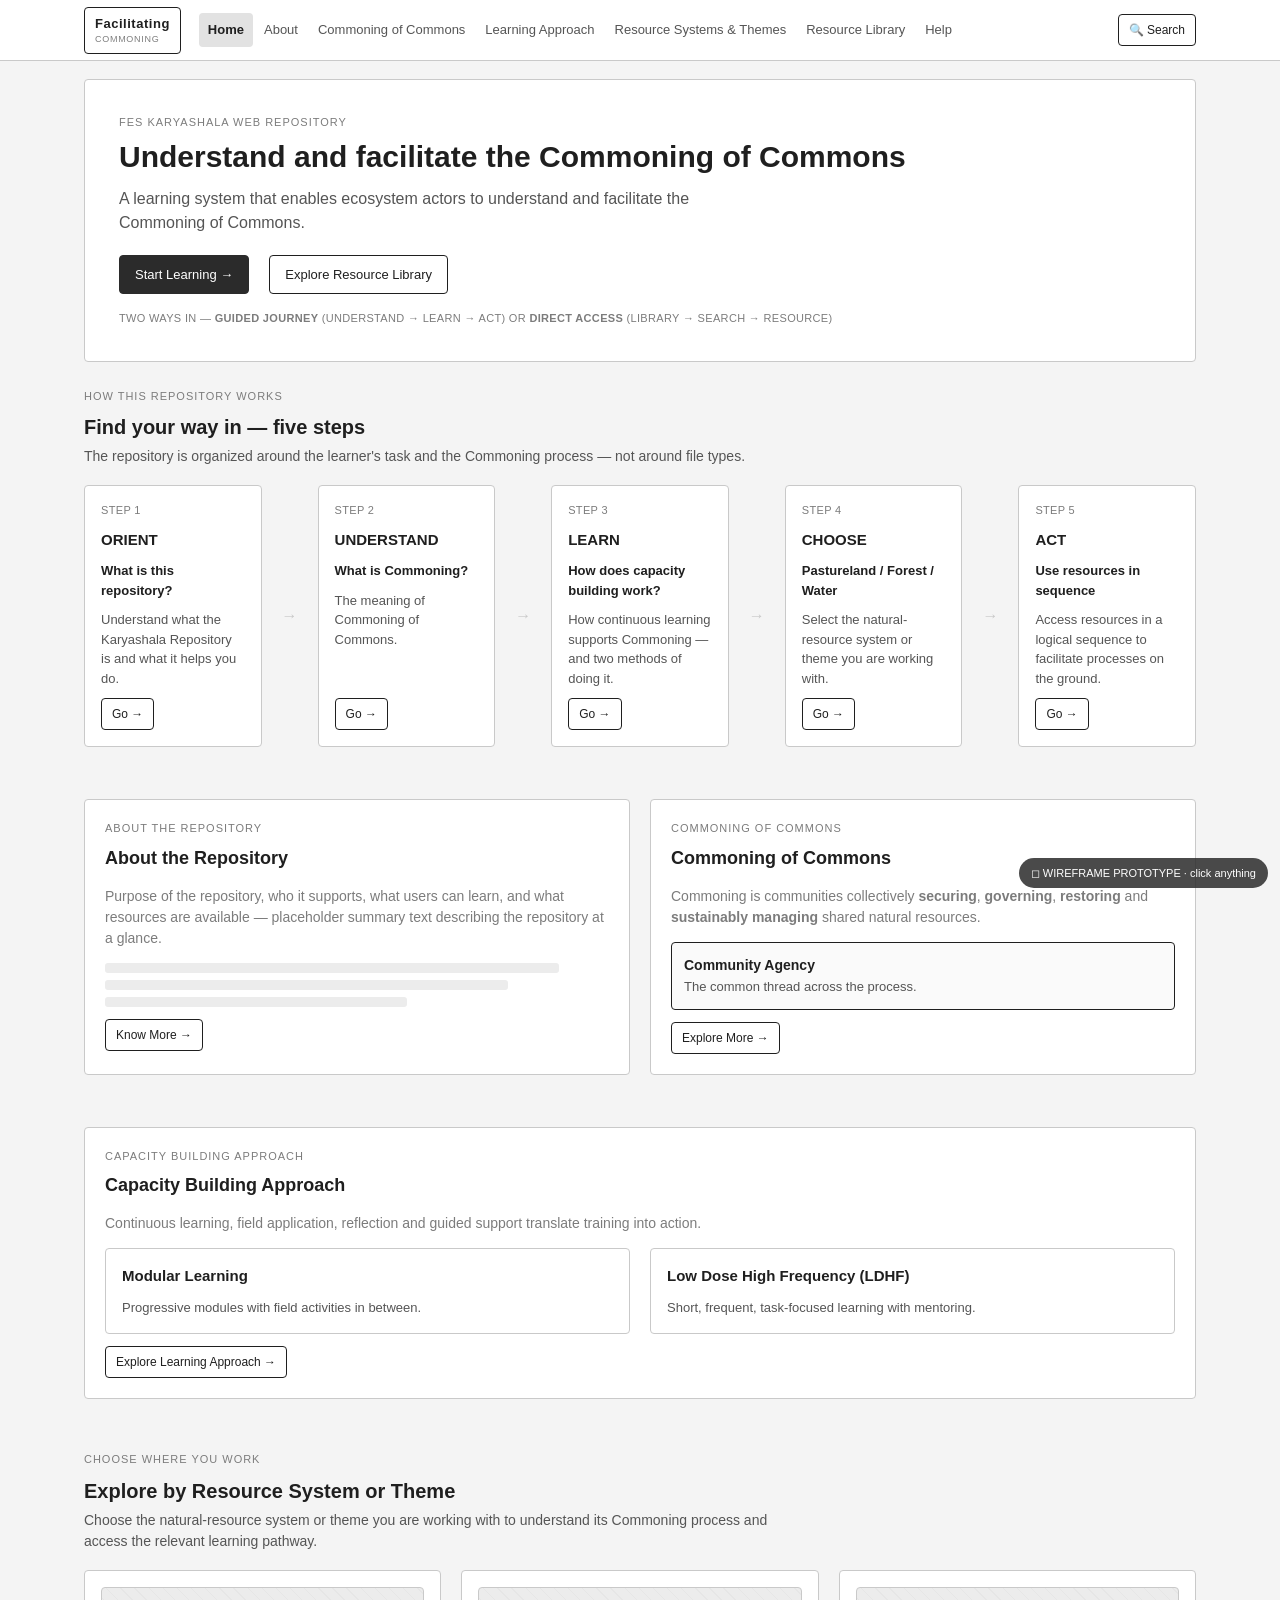
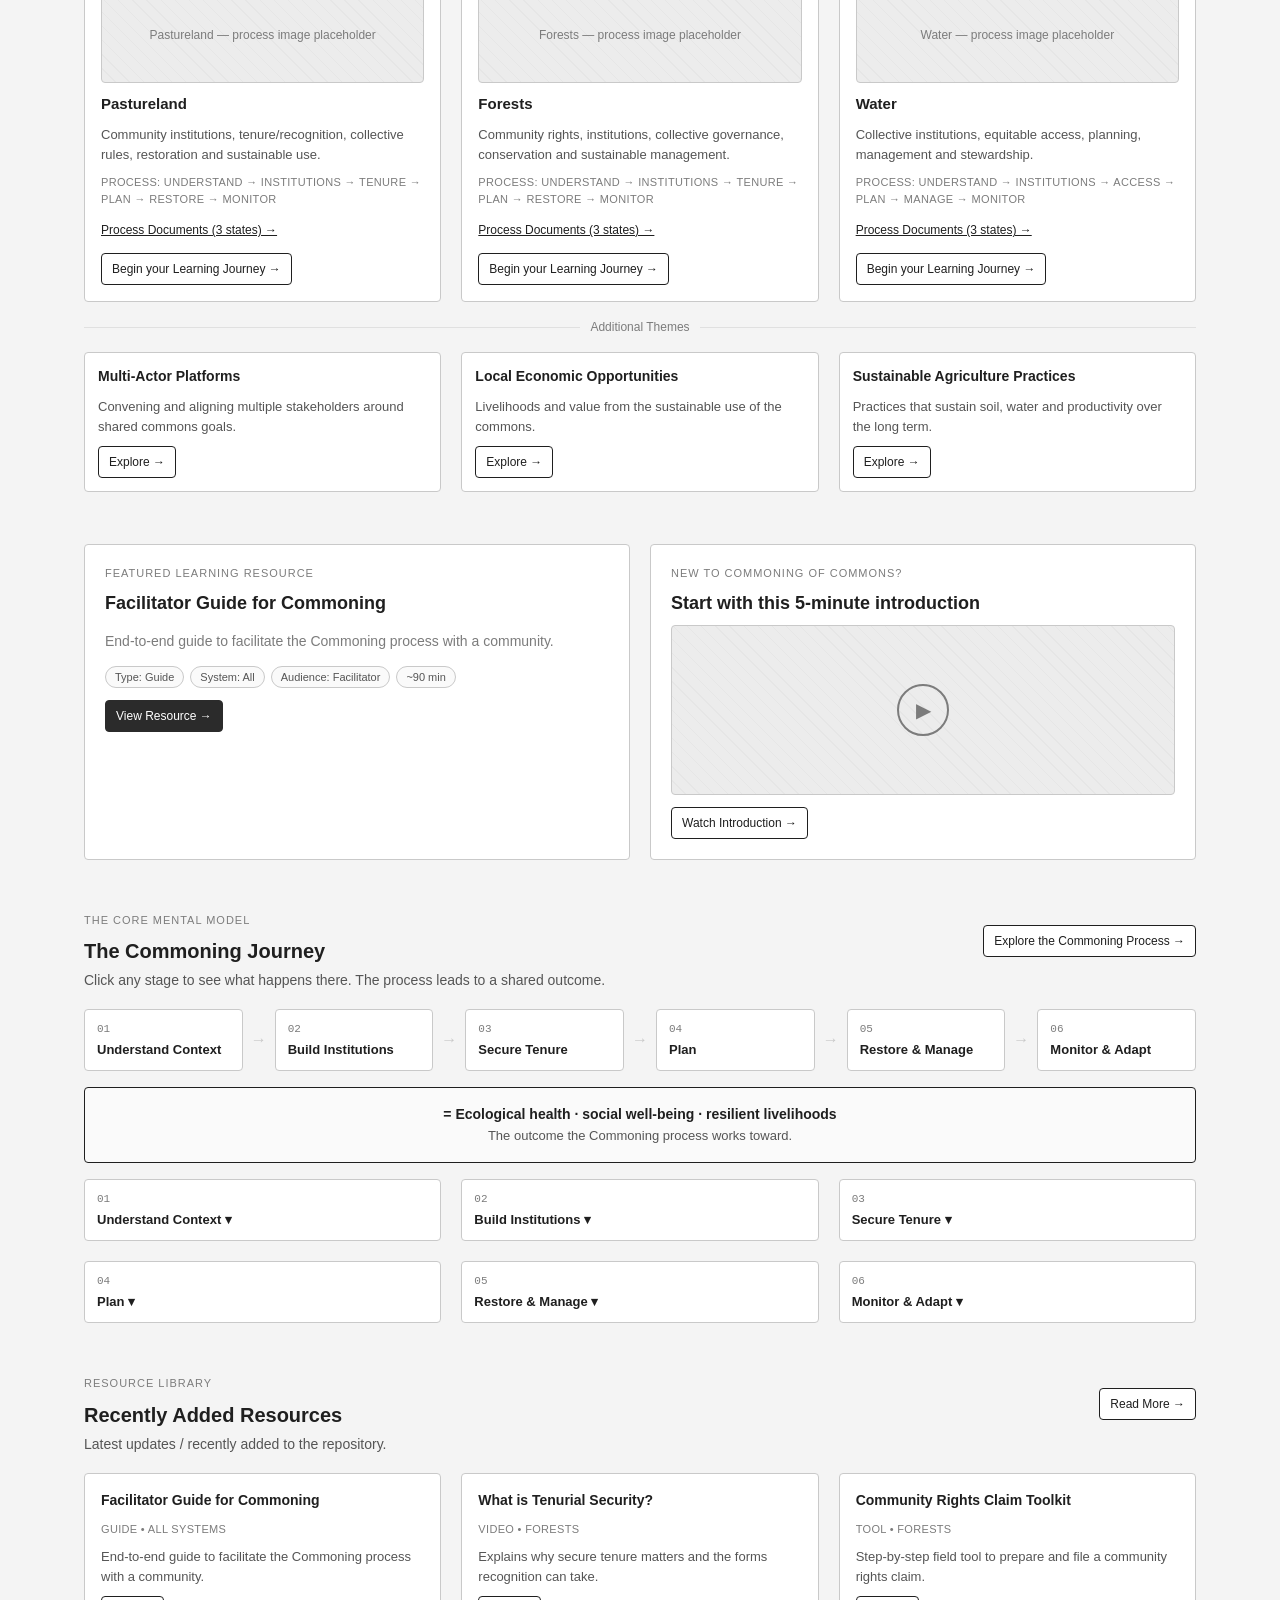
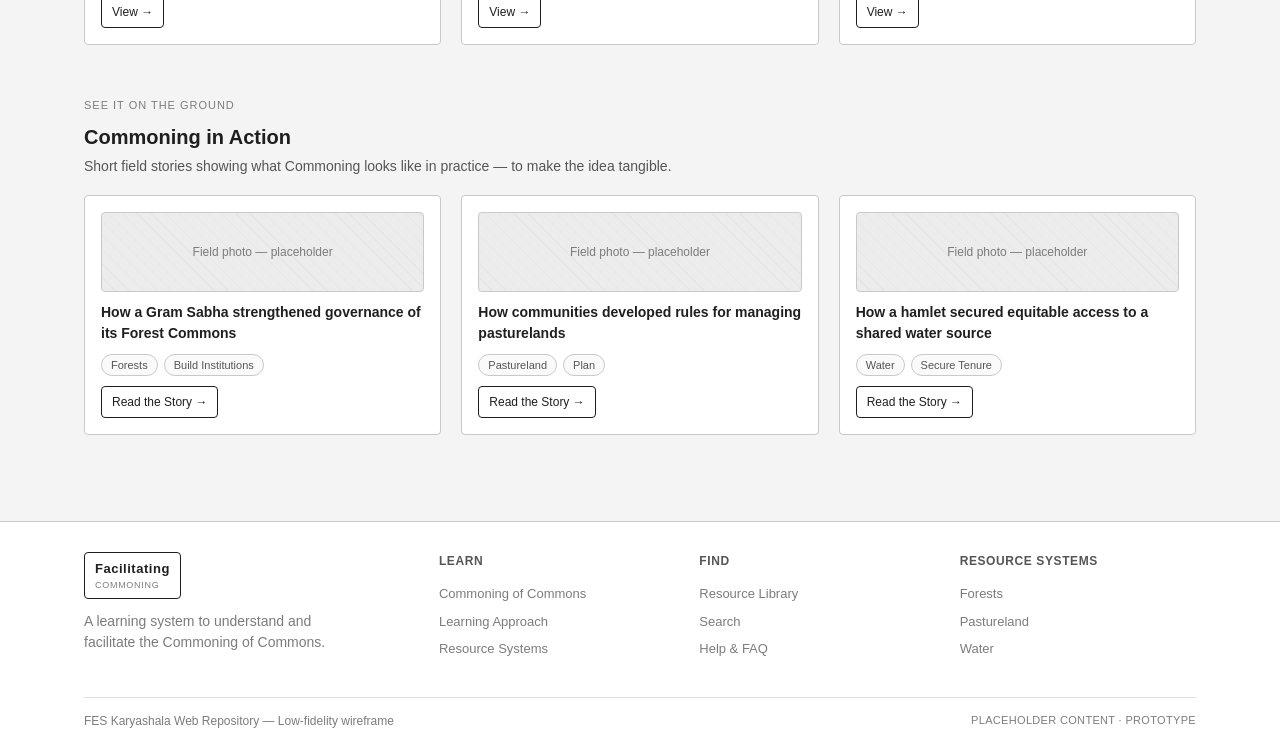
==== index copy.html @ 7dadd03f "Facilitating Commoning — Web Repository wireframe prototype Low-fidelity, self-contained HTML wirefr" ====
<!doctype html>
<html lang="en">
<head>
<meta charset="utf-8" />
<meta name="viewport" content="width=device-width, initial-scale=1" />
<title>FES Karyashala Web Repository — Wireframe Prototype</title>
<style>
/* ============================================================
   FES KARYASHALA — LOW-FIDELITY WIREFRAME PROTOTYPE
   Grayscale, structure-first. No brand color, no decoration.
   ============================================================ */
:root{
  --ink:#1f1f1f;
  --ink-2:#555;
  --ink-3:#7c7c7c;
  --line:#c9c9c9;
  --line-2:#e0e0e0;
  --bg:#f4f4f4;
  --panel:#ffffff;
  --panel-2:#fafafa;
  --fill:#ececec;
  --fill-2:#e2e2e2;
  --active:#2b2b2b;
  --radius:4px;
  --maxw:1160px;
  --gap:20px;
  --mono:"SFMono-Regular",Consolas,"Liberation Mono",Menlo,monospace;
}
*{box-sizing:border-box}
html,body{margin:0;padding:0}
body{
  font-family:-apple-system,BlinkMacSystemFont,"Segoe UI",Arial,sans-serif;
  color:var(--ink);
  background:var(--bg);
  font-size:14px;
  line-height:1.5;
}
a{color:inherit}
img{max-width:100%}

/* ---------- Wireframe primitives ---------- */
.wf-note{font-size:11px;color:var(--ink-3);letter-spacing:.03em;text-transform:uppercase}
.ph-img{
  background:
    repeating-linear-gradient(45deg,transparent,transparent 9px,#e6e6e6 9px,#e6e6e6 10px),
    var(--fill);
  border:1px solid var(--line);
  border-radius:var(--radius);
  display:flex;align-items:center;justify-content:center;
  color:var(--ink-3);font-size:12px;text-align:center;
  min-height:120px;
}
.ph-line{height:10px;background:var(--fill);border-radius:3px;margin:7px 0}
.ph-line.w80{width:80%}.ph-line.w60{width:60%}.ph-line.w40{width:40%}.ph-line.w90{width:90%}
.icon-box{
  width:34px;height:34px;border:1px solid var(--line);border-radius:var(--radius);
  background:var(--panel-2);display:inline-flex;align-items:center;justify-content:center;
  font-size:16px;flex:0 0 auto;
}

/* ---------- Buttons ---------- */
.btn{
  display:inline-flex;align-items:center;gap:7px;
  border:1px solid var(--ink);background:var(--panel);color:var(--ink);
  padding:9px 15px;border-radius:var(--radius);font-size:13px;cursor:pointer;
  text-decoration:none;white-space:nowrap;transition:background .12s;
}
.btn:hover{background:var(--fill)}
.btn.primary{background:var(--active);color:#fff;border-color:var(--active)}
.btn.primary:hover{background:#000}
.btn.sm{padding:6px 10px;font-size:12px}
.btn.link{border:none;background:none;padding:4px 0;text-decoration:underline;color:var(--ink)}
.btn.block{width:100%;justify-content:center}

/* ---------- Layout ---------- */
.container{max-width:var(--maxw);margin:0 auto;padding:0 24px}
header.site{
  background:var(--panel);border-bottom:1px solid var(--line);
  position:sticky;top:0;z-index:40;
}
.nav{display:flex;align-items:center;gap:18px;height:60px}
.logo{
  border:1.5px solid var(--ink);border-radius:var(--radius);
  padding:6px 10px;font-weight:700;letter-spacing:.04em;cursor:pointer;font-size:13px;
  flex:0 0 auto;
}
.logo small{display:block;font-weight:400;font-size:9px;color:var(--ink-3);letter-spacing:.08em}
.nav ul{list-style:none;display:flex;gap:2px;margin:0;padding:0;flex:1 1 auto;flex-wrap:wrap}
.nav a.navlink{
  text-decoration:none;color:var(--ink-2);font-size:13px;
  padding:7px 9px;border-radius:var(--radius);cursor:pointer;display:inline-block;
}
.nav a.navlink:hover{background:var(--fill)}
.nav a.navlink.active{color:var(--ink);background:var(--fill-2);font-weight:600}
.nav .search-btn{margin-left:auto}

/* Breadcrumbs */
.crumbs{padding:12px 0;font-size:12px;color:var(--ink-3)}
.crumbs a{color:var(--ink-2);text-decoration:none;cursor:pointer}
.crumbs a:hover{text-decoration:underline}
.crumbs span.sep{margin:0 7px;color:var(--line)}
.crumbs span.here{color:var(--ink);font-weight:600}

main{min-height:60vh;padding-bottom:40px}

/* Section scaffolding */
.section{padding:26px 0}
.section h2{font-size:20px;margin:0 0 4px}
.section .sub{color:var(--ink-2);margin:0 0 18px;max-width:720px}
.eyebrow{font-size:11px;text-transform:uppercase;letter-spacing:.09em;color:var(--ink-3);margin-bottom:8px}
.divider{border:none;border-top:1px solid var(--line-2);margin:0}

.panel{background:var(--panel);border:1px solid var(--line);border-radius:var(--radius);padding:20px}

/* Grid */
.grid{display:grid;gap:var(--gap)}
.g2{grid-template-columns:repeat(2,1fr)}
.g3{grid-template-columns:repeat(3,1fr)}
.g4{grid-template-columns:repeat(4,1fr)}
.row{display:flex;gap:var(--gap);flex-wrap:wrap}
.between{display:flex;align-items:center;justify-content:space-between;gap:12px;flex-wrap:wrap}

/* Cards */
.card{
  background:var(--panel);border:1px solid var(--line);border-radius:var(--radius);
  padding:16px;display:flex;flex-direction:column;gap:10px;
}
.card h3{margin:0;font-size:15px}
.card p{margin:0;color:var(--ink-2);font-size:13px}
.card .cta{margin-top:auto}
.card.click{cursor:pointer;transition:box-shadow .12s,transform .12s}
.card.click:hover{box-shadow:0 0 0 2px var(--ink);}

/* System card */
.syscard .ph-img{min-height:96px}
.syscard.small{padding:13px}
.syscard.small .ph-img{min-height:64px}

/* Hero */
.hero{background:var(--panel);border:1px solid var(--line);border-radius:var(--radius);padding:34px;margin-top:18px}
.hero h1{font-size:30px;margin:0 0 12px;line-height:1.2}
.hero p.lead{font-size:16px;color:var(--ink-2);max-width:640px;margin:0 0 20px}

/* Pathway */
.pathway{display:flex;flex-wrap:wrap;gap:8px;align-items:stretch}
.pw-step{
  flex:1 1 150px;min-width:140px;border:1px solid var(--line);border-radius:var(--radius);
  background:var(--panel);padding:11px 12px;cursor:pointer;position:relative;transition:background .12s;
}
.pw-step:hover{background:var(--fill)}
.pw-step .num{font-family:var(--mono);font-size:11px;color:var(--ink-3)}
.pw-step .nm{font-size:13px;font-weight:600;margin-top:2px}
.pw-step.active{background:var(--active);border-color:var(--active)}
.pw-step.active .nm,.pw-step.active .num{color:#fff}
.pw-arrow{align-self:center;color:var(--line);font-size:16px}
.pathway.compact .pw-step{flex-basis:120px;min-width:110px;padding:8px 9px}

/* Resource card */
.rcard{background:var(--panel);border:1px solid var(--line);border-radius:var(--radius);padding:14px;display:flex;flex-direction:column;gap:9px}
.rcard .rc-top{display:flex;justify-content:space-between;gap:8px;align-items:flex-start}
.rcard h4{margin:0;font-size:14px;line-height:1.35}
.rcard .purpose{color:var(--ink-2);font-size:12.5px;margin:0}
.meta-tags{display:flex;flex-wrap:wrap;gap:6px}
.tag{font-size:11px;border:1px solid var(--line);border-radius:20px;padding:2px 9px;background:var(--panel-2);color:var(--ink-2);white-space:nowrap}
.tag.solid{background:var(--fill-2);border-color:var(--fill-2)}
.rc-actions{display:flex;gap:8px;margin-top:2px}
.rc-type-chip{font-size:10px;text-transform:uppercase;letter-spacing:.06em;color:var(--ink-3);border:1px dashed var(--line);border-radius:3px;padding:2px 6px}

/* Category columns (Learn / Facilitate / Act / Support) */
.cat-col{background:var(--panel);border:1px solid var(--line);border-radius:var(--radius);padding:14px;display:flex;flex-direction:column;gap:12px}
.cat-head{display:flex;align-items:center;gap:9px;border-bottom:1px solid var(--line-2);padding-bottom:9px}
.cat-head .lbl{font-weight:700;font-size:13px;letter-spacing:.04em}
.cat-head .desc{font-size:11px;color:var(--ink-3)}

/* Filter sidebar */
.layout-side{display:grid;grid-template-columns:250px 1fr;gap:24px;align-items:start}
.filters{background:var(--panel);border:1px solid var(--line);border-radius:var(--radius);padding:16px;position:sticky;top:76px}
.fgroup{border-bottom:1px solid var(--line-2);padding:12px 0}
.fgroup:first-child{padding-top:0}
.fgroup h4{margin:0 0 9px;font-size:12px;text-transform:uppercase;letter-spacing:.05em;color:var(--ink-2)}
.fopt{display:flex;align-items:center;gap:8px;font-size:13px;color:var(--ink-2);padding:3px 0;cursor:pointer}
.fopt input{accent-color:var(--ink)}
.filter-actions{display:flex;gap:8px;margin-top:14px}

/* Search bar */
.searchfield{display:flex;align-items:center;gap:10px;border:1px solid var(--line);background:var(--panel);border-radius:var(--radius);padding:11px 14px}
.searchfield input{border:none;outline:none;flex:1;font-size:14px;background:transparent}
.searchfield .icon-box{width:28px;height:28px;font-size:14px}

/* Process / flow diagram */
.flow{display:flex;flex-wrap:wrap;align-items:center;gap:8px}
.flow .node{border:1px solid var(--line);background:var(--panel);border-radius:var(--radius);padding:10px 14px;font-size:13px;text-align:center;min-width:96px}
.flow .node.strong{border-width:1.5px;font-weight:600}
.flow .arw{color:var(--ink-3);font-size:15px}

/* Model diagram */
.model{display:grid;grid-template-columns:repeat(3,1fr);gap:14px;position:relative}
.model .m-node{border:1.5px solid var(--ink);border-radius:var(--radius);background:var(--panel);padding:18px 14px;text-align:center;font-weight:600}
.model-thread{margin-top:14px;border:1px dashed var(--ink);border-radius:var(--radius);padding:12px;text-align:center;background:var(--panel-2);font-weight:700;letter-spacing:.05em}

/* Stage reveal (home journey) */
.reveal{border:1px solid var(--line-2);border-top:none;border-radius:0 0 var(--radius) var(--radius);background:var(--panel-2);padding:14px;font-size:13px;color:var(--ink-2)}
.hidden{display:none}

/* Info list */
.qa{border:1px solid var(--line);border-radius:var(--radius);background:var(--panel);overflow:hidden}
.qa .qitem{border-bottom:1px solid var(--line-2)}
.qa .qitem:last-child{border-bottom:none}
.qa .qq{padding:13px 16px;cursor:pointer;display:flex;justify-content:space-between;gap:10px;font-weight:600;font-size:14px}
.qa .qq:hover{background:var(--panel-2)}
.qa .qa-body{padding:0 16px 14px;color:var(--ink-2);font-size:13px}

/* Context definition rows (resource detail) */
.ctx-row{border:1px solid var(--line-2);border-radius:var(--radius);padding:12px 14px;background:var(--panel)}
.ctx-row h5{margin:0 0 4px;font-size:12px;text-transform:uppercase;letter-spacing:.04em;color:var(--ink-3)}
.ctx-row p{margin:0;color:var(--ink-2);font-size:13px}

/* Callout / recommended next */
.callout{border:1.5px solid var(--ink);border-radius:var(--radius);background:var(--panel-2);padding:16px;display:flex;gap:14px;align-items:center;justify-content:space-between;flex-wrap:wrap}
.callout .txt strong{display:block;font-size:14px}
.callout .txt span{font-size:13px;color:var(--ink-2)}

/* Video placeholder */
.video-ph{position:relative;min-height:170px}
.video-ph .play{width:52px;height:52px;border-radius:50%;border:2px solid var(--ink-3);display:flex;align-items:center;justify-content:center;font-size:20px;color:var(--ink-3)}

/* Footer */
footer.site{background:var(--panel);border-top:1px solid var(--line);margin-top:20px}
footer.site .cols{display:grid;grid-template-columns:1.4fr 1fr 1fr 1fr;gap:24px;padding:30px 0}
footer.site h5{margin:0 0 10px;font-size:12px;text-transform:uppercase;letter-spacing:.05em;color:var(--ink-2)}
footer.site ul{list-style:none;margin:0;padding:0}
footer.site li{padding:4px 0;color:var(--ink-3);font-size:13px;cursor:pointer}
footer.site li:hover{color:var(--ink);text-decoration:underline}
footer .bar{border-top:1px solid var(--line-2);padding:14px 0;font-size:12px;color:var(--ink-3);display:flex;justify-content:space-between;flex-wrap:wrap;gap:8px}

/* Search overlay */
.overlay{position:fixed;inset:0;background:rgba(30,30,30,.35);z-index:60;display:none;align-items:flex-start;justify-content:center;padding-top:9vh}
.overlay.open{display:flex}
.searchpanel{background:var(--panel);border:1px solid var(--ink);border-radius:var(--radius);width:min(620px,92vw);padding:20px}
.searchpanel h3{margin:0 0 4px;font-size:18px}
.chips{display:flex;flex-wrap:wrap;gap:8px;margin-top:12px}
.chip{border:1px solid var(--line);border-radius:20px;padding:5px 12px;font-size:12px;cursor:pointer;background:var(--panel-2)}
.chip:hover{background:var(--fill)}

/* result rows */
.result-row{background:var(--panel);border:1px solid var(--line);border-radius:var(--radius);padding:14px 16px;display:flex;justify-content:space-between;gap:16px;align-items:flex-start}
.result-row .rr-main{flex:1}
.result-row h4{margin:0 0 3px;font-size:15px}

/* utility */
.mt8{margin-top:8px}.mt12{margin-top:12px}.mt16{margin-top:16px}.mt24{margin-top:24px}
.mb0{margin-bottom:0}
.muted{color:var(--ink-3)}
.stack{display:flex;flex-direction:column;gap:14px}
.wrapline{display:flex;align-items:center;gap:10px;color:var(--ink-3);font-size:12px;margin:16px 0}
.wrapline::before,.wrapline::after{content:"";flex:1;border-top:1px solid var(--line-2)}
.pill-legend{display:flex;gap:14px;flex-wrap:wrap;font-size:12px;color:var(--ink-3)}

/* Responsive */
@media(max-width:1000px){
  .g4{grid-template-columns:repeat(2,1fr)}
  .g3{grid-template-columns:repeat(2,1fr)}
  .layout-side{grid-template-columns:1fr}
  .filters{position:static}
  footer.site .cols{grid-template-columns:1fr 1fr}
  .model{grid-template-columns:1fr}
}
@media(max-width:640px){
  .g2,.g3,.g4{grid-template-columns:1fr}
  .nav ul{display:none}
  .hero h1{font-size:24px}
  footer.site .cols{grid-template-columns:1fr}
}
/* Prototype hint banner */
#proto-hint{position:fixed;bottom:12px;right:12px;z-index:50;background:var(--active);color:#fff;font-size:11px;padding:7px 12px;border-radius:20px;opacity:.85;cursor:pointer}

/* STATIC MODE — homepage only, fully non-interactive (toggle via STATIC_MODE in JS) */
body.static-mode a,
body.static-mode .btn,
body.static-mode .navlink,
body.static-mode .logo,
body.static-mode .card,
body.static-mode .pw-step,
body.static-mode .searchfield,
body.static-mode .search-btn,
body.static-mode select,
body.static-mode input,
body.static-mode [onclick]{ cursor:default !important; pointer-events:none !important; }
body.static-mode #proto-hint{ pointer-events:none !important; cursor:default !important; }
body.static-mode .overlay{ display:none !important; }
</style>
</head>
<body>
<div id="app"></div>
<div id="search-overlay" class="overlay">
  <div class="searchpanel" id="search-panel"></div>
</div>
<div id="contact-overlay" class="overlay">
  <div class="searchpanel" id="contact-panel"></div>
</div>
<div id="proto-hint" title="Low-fidelity wireframe prototype — every button and card is clickable">◻︎ WIREFRAME PROTOTYPE · click anything</div>

<script>
/* ============================================================
   MODE SWITCH
   STATIC_MODE = true  → homepage only, fully non-clickable.
   Set to false to restore the full clickable prototype.
   ============================================================ */
const STATIC_MODE = false;

/* ============================================================
   DATA
   ============================================================ */
const STAGES = [
  {id:"understand", num:"01", name:"Understand Context", short:"Read the local social, ecological and institutional context before acting.", what:"Map the resource, the community, existing use patterns, power dynamics and prior institutions."},
  {id:"institutions", num:"02", name:"Build Institutions", short:"Form or strengthen a legitimate community institution to govern the commons.", what:"Convene the community, define membership, draft collective rules and decision-making norms."},
  {id:"tenure", num:"03", name:"Secure Tenure", short:"Establish legal recognition and secure rights over the shared resource.", what:"Prepare and file claims, gather evidence, engage authorities, obtain recognition of rights."},
  {id:"plan", num:"04", name:"Plan", short:"Develop a collective management and restoration plan.", what:"Set shared goals, zone the resource, agree priorities, sequence actions and resources."},
  {id:"restore", num:"05", name:"Restore & Manage", short:"Carry out restoration and day-to-day sustainable management.", what:"Implement restoration works, enforce collective rules, manage use and benefit-sharing."},
  {id:"monitor", num:"06", name:"Monitor & Adapt", short:"Track outcomes and adapt the approach over time.", what:"Measure ecological and institutional health, reflect, and revise rules and plans."}
];
const SYSTEMS = {
  forests:{name:"Forests", desc:"Community rights, institutions, collective governance, conservation and sustainable management.", process:"Understand → Institutions → Tenure → Plan → Restore → Monitor"},
  pastureland:{name:"Pastureland", desc:"Community institutions, tenure/recognition, collective rules, restoration and sustainable use.", process:"Understand → Institutions → Tenure → Plan → Restore → Monitor"},
  water:{name:"Water", desc:"Collective institutions, equitable access, planning, management and stewardship.", process:"Understand → Institutions → Access → Plan → Manage → Monitor"}
};
const THEMES = [
  {id:"map", name:"Multi-Actor Platforms", desc:"Convening and aligning multiple stakeholders around shared commons goals."},
  {id:"leo", name:"Local Economic Opportunities", desc:"Livelihoods and value from the sustainable use of the commons."},
  {id:"agri", name:"Sustainable Agriculture Practices", desc:"Practices that sustain soil, water and productivity over the long term."}
];
// 5-step orientation model (deck slide 1)
const JOURNEY5 = [
  {n:"1", k:"ORIENT", q:"What is this repository?", d:"Understand what the Karyashala Repository is and what it helps you do.", href:"#/about"},
  {n:"2", k:"UNDERSTAND", q:"What is Commoning?", d:"The meaning of Commoning of Commons.", href:"#/commoning"},
  {n:"3", k:"LEARN", q:"How does capacity building work?", d:"How continuous learning supports Commoning — and two methods of doing it.", href:"#/learning-approach"},
  {n:"4", k:"CHOOSE", q:"Pastureland / Forest / Water", d:"Select the natural-resource system or theme you are working with.", href:"#/resource-systems"},
  {n:"5", k:"ACT", q:"Use resources in sequence", d:"Access resources in a logical sequence to facilitate processes on the ground.", href:"#/library"}
];
// Commoning in Action — field stories (deck slide 4)
const STORIES = [
  {id:"gram-sabha-forest", title:"How a Gram Sabha strengthened governance of its Forest Commons", system:"Forests", stage:"Build Institutions", excerpt:"A village institution took charge of collective decisions and rules for its forest."},
  {id:"pasture-rules", title:"How communities developed rules for managing pasturelands", system:"Pastureland", stage:"Plan", excerpt:"Herders agreed shared grazing rules and a seasonal rest cycle for the common pasture."},
  {id:"water-access", title:"How a hamlet secured equitable access to a shared water source", system:"Water", stage:"Secure Tenure", excerpt:"Households negotiated fair access and a stewardship rota for the common water system."}
];
function storyById(id){return STORIES.find(s=>s.id===id)}
// Help topics — each gets its own page (deck slide 10 / help)
const HELP = [
  {id:"faq", title:"Frequently Asked Questions", desc:"Common questions about the repository."},
  {id:"how-to-use", title:"How to use the repository", desc:"Follow the guided journey or use direct access."},
  {id:"how-to-find", title:"How to find a resource", desc:"Use the Resource Library, search and filters."},
  {id:"commoning-stages", title:"Understanding Commoning stages", desc:"The six-stage Commoning pathway explained."},
  {id:"modular-learning", title:"Understanding Modular Learning", desc:"Progressive modules with field activity."},
  {id:"ldhf", title:"Understanding LDHF", desc:"Short, frequent, task-focused learning."}
];
function helpById(id){return HELP.find(h=>h.id===id)}
const FAQS = [
  ["How do I know which stage I am at?","Use the Commoning pathway on your resource-system page — the active stage is highlighted, and each stage explains what needs to happen."],
  ["Do I have to follow the whole journey?","No. Experienced users can go straight to the Resource Library, search and filter to a specific resource."],
  ["What is the difference between Learn, Facilitate, Act and Support?","Learn is knowledge, Facilitate is session plans, Act is field tools and tasks, Support is mentoring and FAQs."],
  ["Is the content available in Hindi?","Many resources are available in Hindi and English — filter by Language in the Resource Library."]
];
const CATS = [
  {id:"learn", lbl:"LEARN", desc:"Key concepts and knowledge", cta:"View Resource"},
  {id:"facilitate", lbl:"FACILITATE", desc:"Session plans and facilitation guides", cta:"View Guide"},
  {id:"act", lbl:"ACT", desc:"Field tools and tasks", cta:"Start Field Activity"},
  {id:"support", lbl:"SUPPORT", desc:"Mentoring, FAQs and guidance", cta:"Get Support"}
];
// A small realistic pool of resources
const RES = [
  {id:"facilitator-guide", title:"Facilitator Guide for Commoning", purpose:"End-to-end guide to facilitate the Commoning process with a community.", system:"All Systems", stage:"All Stages", stake:"Facilitator", design:"Modular", type:"Guide", lang:"English", time:"90 min", cat:"facilitate", tags:["Facilitator Guide","Modular","English"]},
  {id:"what-is-tenure", title:"What is Tenurial Security?", purpose:"Explains why secure tenure matters and the forms recognition can take.", system:"Forests", stage:"Secure Tenure", stake:"Learner", design:"LDHF", type:"Video", lang:"Hindi", time:"6 min", cat:"learn", tags:["Forest","Tenure","Video","Hindi"]},
  {id:"tenure-claim-tool", title:"Community Rights Claim Toolkit", purpose:"Step-by-step field tool to prepare and file a community rights claim.", system:"Forests", stage:"Secure Tenure", stake:"Field Practitioner", design:"Both", type:"Tool", lang:"Hindi", time:"Field task", cat:"act", tags:["Forest","Tenure","Tool","Hindi"]},
  {id:"tenure-session", title:"Secure Tenure — Session Plan", purpose:"Ready-to-run session plan to facilitate the tenure stage with the community.", system:"Forests", stage:"Secure Tenure", stake:"Facilitator", design:"Modular", type:"Training Material", lang:"English", time:"120 min", cat:"facilitate", tags:["Forest","Tenure","Facilitator Guide"]},
  {id:"tenure-mentoring", title:"Tenure Mentoring & FAQ", purpose:"Common questions and guided mentoring prompts for the tenure stage.", system:"Forests", stage:"Secure Tenure", stake:"Facilitator", design:"LDHF", type:"Supporting Resource", lang:"English", time:"15 min", cat:"support", tags:["Forest","Tenure","Support"]},
  {id:"context-mapping", title:"Context Mapping Worksheet", purpose:"A worksheet to map the resource, community and existing institutions.", system:"All Systems", stage:"Understand Context", stake:"Field Practitioner", design:"Both", type:"Tool", lang:"English", time:"Field task", cat:"act", tags:["Tool","Understand"]},
  {id:"institution-basics", title:"Building Community Institutions", purpose:"Foundations for forming a legitimate, inclusive community institution.", system:"All Systems", stage:"Build Institutions", stake:"Learner", design:"Modular", type:"Course", lang:"Hindi", time:"45 min", cat:"learn", tags:["Institutions","Course","Hindi"]},
  {id:"water-access-plan", title:"Equitable Water Access Planning", purpose:"Plan fair access and stewardship rules for a shared water system.", system:"Water", stage:"Plan", stake:"Facilitator", design:"Modular", type:"Guide", lang:"English", time:"60 min", cat:"facilitate", tags:["Water","Plan","Guide"]},
  {id:"restoration-field", title:"Pasture Restoration Field Protocol", purpose:"Field protocol for community-led pastureland restoration works.", system:"Pastureland", stage:"Restore & Manage", stake:"Field Practitioner", design:"Both", type:"Tool", lang:"Hindi", time:"Field task", cat:"act", tags:["Pastureland","Restore","Tool","Hindi"]},
  {id:"monitor-intro", title:"Monitoring & Adapting the Commons", purpose:"Simple indicators to track ecological and institutional health.", system:"All Systems", stage:"Monitor & Adapt", stake:"Learner", design:"LDHF", type:"Video", lang:"English", time:"8 min", cat:"learn", tags:["Monitor","Video"]}
];
function resById(id){return RES.find(r=>r.id===id)}

/* map a category id to a set of resources for a stage (demo mapping) */
function stageResources(catId){
  const pick={
    learn:["what-is-tenure","institution-basics"],
    facilitate:["tenure-session","facilitator-guide"],
    act:["tenure-claim-tool","context-mapping"],
    support:["tenure-mentoring"]
  };
  return (pick[catId]||[]).map(resById).filter(Boolean);
}

/* ============================================================
   COMPONENTS
   ============================================================ */
const NAV = [
  {id:"#/home", label:"Home"},
  {id:"#/about", label:"About"},
  {id:"#/commoning", label:"Commoning of Commons"},
  {id:"#/learning-approach", label:"Learning Approach"},
  {id:"#/resource-systems", label:"Resource Systems & Themes"},
  {id:"#/library", label:"Resource Library"},
  {id:"#/help", label:"Help"}
];

function header(active){
  return `<header class="site"><div class="container"><nav class="nav">
    <div class="logo" onclick="go('#/home')">Facilitating<small>COMMONING</small></div>
    <ul>
      ${NAV.map(n=>`<li><a class="navlink ${active===n.id?'active':''}" onclick="go('${n.id}')">${n.label}</a></li>`).join("")}
    </ul>
    <a class="btn sm search-btn" onclick="openSearch()">🔍 Search</a>
  </nav></div></header>`;
}

function crumbs(items){
  return `<div class="container"><div class="crumbs">${
    items.map((it,i)=>{
      const last=i===items.length-1;
      return (last
        ? `<span class="here">${it.label}</span>`
        : `<a onclick="go('${it.href}')">${it.label}</a><span class="sep">/</span>`);
    }).join("")
  }</div></div>`;
}

function footer(){
  return `<footer class="site"><div class="container">
    <div class="cols">
      <div>
        <div class="logo" style="display:inline-block" onclick="go('#/home')">Facilitating<small>COMMONING</small></div>
        <p class="muted mt12" style="max-width:260px">A learning system to understand and facilitate the Commoning of Commons.</p>
      </div>
      <div><h5>Learn</h5><ul>
        <li onclick="go('#/commoning')">Commoning of Commons</li>
        <li onclick="go('#/learning-approach')">Learning Approach</li>
        <li onclick="go('#/resource-systems')">Resource Systems</li>
      </ul></div>
      <div><h5>Find</h5><ul>
        <li onclick="go('#/library')">Resource Library</li>
        <li onclick="openSearch()">Search</li>
        <li onclick="go('#/help')">Help &amp; FAQ</li>
      </ul></div>
      <div><h5>Resource Systems</h5><ul>
        <li onclick="go('#/system/forests')">Forests</li>
        <li onclick="go('#/system/pastureland')">Pastureland</li>
        <li onclick="go('#/system/water')">Water</li>
      </ul></div>
    </div>
    <div class="bar"><span>FES Karyashala Web Repository — Low-fidelity wireframe</span><span class="wf-note">Placeholder content · Prototype</span></div>
  </div></footer>`;
}

/* Commoning pathway (reusable). activeId optional; system optional for links */
function pathway(activeId, opts={}){
  const compact=opts.compact?"compact":"";
  const sys=opts.system?`/${opts.system}`:"";
  const steps=STAGES.map((s,i)=>{
    const active=s.id===activeId?"active":"";
    const arrow=i<STAGES.length-1?`<div class="pw-arrow">→</div>`:"";
    return `<div class="pw-step ${active}" onclick="go('#/stage/${s.id}${sys?('?sys='+opts.system):''}')">
        <div class="num">${s.num}</div><div class="nm">${s.name}</div>
      </div>${arrow}`;
  }).join("");
  return `<div class="pathway ${compact}">${steps}</div>`;
}

function resourceCard(r){
  return `<div class="rcard">
    <div class="rc-top">
      <h4>${r.title}</h4>
      <span class="rc-type-chip">${r.type}</span>
    </div>
    <p class="purpose">${r.purpose}</p>
    <div class="meta-tags">
      <span class="tag">${r.system}</span>
      <span class="tag">${r.stage}</span>
      <span class="tag">${r.stake}</span>
      <span class="tag">${r.design}</span>
      <span class="tag">${r.lang}</span>
      <span class="tag">${r.time}</span>
    </div>
    <div class="rc-actions">
      <a class="btn sm primary" onclick="go('#/resource/${r.id}')">View</a>
      <a class="btn sm" onclick="toast('Download (placeholder): ${r.title}')">Download</a>
    </div>
  </div>`;
}

function systemCard(id, s, size){
  const small=size==="small";
  return `<div class="card syscard click ${small?'small':''}" onclick="go('#/system/${id}')">
    <div class="ph-img">${s.name} — process image placeholder</div>
    <h3>${s.name}</h3>
    <p>${s.desc}</p>
    ${!small?`<div class="wf-note">Process: ${s.process}</div>
    <a class="btn link" style="font-size:12px" onclick="event.stopPropagation();toast('Process Documents for 3 states (placeholder)')">Process Documents (3 states) →</a>`:""}
    <div class="cta"><a class="btn sm">Begin your Learning Journey →</a></div>
  </div>`;
}

function filterSidebar(){
  const box=(items)=>items.map(i=>`<label class="fopt"><input type="checkbox" onchange="applyFilterFlash()"> ${i}</label>`).join("");
  return `<aside class="filters">
    <div class="fgroup"><h4>Resource System</h4>${box(["Pastureland","Forests","Water"])}</div>
    <div class="fgroup"><h4>Stage of Commoning</h4>${box(STAGES.map(s=>s.name))}</div>
    <div class="fgroup"><h4>Stakeholder</h4>${box(["Facilitator","Learner","Field Practitioner","Community Member","Mentor"])}</div>
    <div class="fgroup"><h4>Learning Design</h4>${box(["Modular","LDHF","Both"])}</div>
    <div class="fgroup"><h4>Resource Type</h4>${box(["Guide","Tool","Video","Course","Training Material","Supporting Resource"])}</div>
    <div class="fgroup"><h4>Language</h4>${box(["English","Hindi","Other"])}</div>
    <div class="filter-actions">
      <a class="btn sm primary" onclick="go('#/search?filtered=1')">Apply Filters</a>
      <a class="btn sm" onclick="toast('Filters cleared (placeholder)')">Clear All</a>
    </div>
  </aside>`;
}

function shell(active, crumbItems, body){
  return header(active) + (crumbItems?crumbs(crumbItems):"") +
    `<main><div class="container">${body}</div></main>` + footer();
}

/* ============================================================
   SCREENS
   ============================================================ */
const screens = {};

/* ---- HOME ---- */
screens.home = () => shell("#/home", null, `
  <div class="hero">
    <div class="eyebrow">FES Karyashala Web Repository</div>
    <h1>Understand and facilitate the Commoning of Commons</h1>
    <p class="lead">A learning system that enables ecosystem actors to understand and facilitate the Commoning of Commons.</p>
    <div class="row">
      <a class="btn primary" onclick="go('#/commoning')">Start Learning →</a>
      <a class="btn" onclick="go('#/library')">Explore Resource Library</a>
    </div>
    <div class="wf-note mt16">Two ways in — <strong>guided journey</strong> (Understand → Learn → Act) or <strong>direct access</strong> (Library → Search → Resource)</div>
  </div>

  <section class="section">
    <div class="eyebrow">How this repository works</div>
    <h2>Find your way in — five steps</h2>
    <p class="sub">The repository is organized around the learner's task and the Commoning process — not around file types.</p>
    <div class="row">
      ${JOURNEY5.map((s,i)=>`<div class="card click" style="flex:1;min-width:170px" onclick="go('${s.href}')">
        <div class="wf-note">Step ${s.n}</div>
        <h3 style="font-size:15px;margin:0">${s.k}</h3>
        <p style="font-weight:600;color:var(--ink)">${s.q}</p>
        <p>${s.d}</p>
        <div class="cta"><a class="btn sm">Go →</a></div>
      </div>${i<JOURNEY5.length-1?'<div class="pw-arrow" style="align-self:center">→</div>':''}`).join("")}
    </div>
  </section>

  <section class="section">
    <div class="grid g2">
      <div class="panel">
        <div class="eyebrow">About the Repository</div>
        <h2 style="margin:0 0 8px;font-size:18px">About the Repository</h2>
        <p class="muted">Purpose of the repository, who it supports, what users can learn, and what resources are available — placeholder summary text describing the repository at a glance.</p>
        <div class="ph-line w90"></div><div class="ph-line w80"></div><div class="ph-line w60"></div>
        <div class="mt12"><a class="btn sm" onclick="go('#/about')">Know More →</a></div>
      </div>
      <div class="panel">
        <div class="eyebrow">Commoning of Commons</div>
        <h2 style="margin:0 0 8px;font-size:18px">Commoning of Commons</h2>
        <p class="muted">Commoning is communities collectively <strong>securing</strong>, <strong>governing</strong>, <strong>restoring</strong> and <strong>sustainably managing</strong> shared natural resources.</p>
        <div class="callout mt12" style="padding:12px">
          <div class="txt"><strong>Community Agency</strong><span>The common thread across the process.</span></div>
        </div>
        <div class="mt12"><a class="btn sm" onclick="go('#/commoning')">Explore More →</a></div>
      </div>
    </div>
  </section>

  <section class="section">
    <div class="panel">
      <div class="eyebrow">Capacity Building Approach</div>
      <h2 style="margin:0 0 8px;font-size:18px">Capacity Building Approach</h2>
      <p class="muted">Continuous learning, field application, reflection and guided support translate training into action.</p>
      <div class="row mt12">
        <div class="card" style="flex:1;min-width:220px"><h3>Modular Learning</h3><p>Progressive modules with field activities in between.</p></div>
        <div class="card" style="flex:1;min-width:220px"><h3>Low Dose High Frequency (LDHF)</h3><p>Short, frequent, task-focused learning with mentoring.</p></div>
      </div>
      <div class="mt12"><a class="btn sm" onclick="go('#/learning-approach')">Explore Learning Approach →</a></div>
    </div>
  </section>

  <section class="section">
    <div class="eyebrow">Choose where you work</div>
    <h2>Explore by Resource System or Theme</h2>
    <p class="sub">Choose the natural-resource system or theme you are working with to understand its Commoning process and access the relevant learning pathway.</p>
    <div class="grid g3">
      ${systemCard("pastureland",SYSTEMS.pastureland)}
      ${systemCard("forests",SYSTEMS.forests)}
      ${systemCard("water",SYSTEMS.water)}
    </div>
    <div class="wrapline">Additional Themes</div>
    <div class="grid g3">
      ${THEMES.map(t=>`<div class="card click small syscard" onclick="go('#/resource-systems')">
        <h3 style="font-size:14px">${t.name}</h3><p>${t.desc}</p>
        <div class="cta"><a class="btn sm">Explore →</a></div></div>`).join("")}
    </div>
  </section>

  <section class="section">
    <div class="grid g2">
      <div class="panel">
        <div class="eyebrow">Featured Learning Resource</div>
        <h2 style="margin:0 0 8px;font-size:18px">Facilitator Guide for Commoning</h2>
        <p class="muted">End-to-end guide to facilitate the Commoning process with a community.</p>
        <div class="meta-tags mt8">
          <span class="tag">Type: Guide</span><span class="tag">System: All</span>
          <span class="tag">Audience: Facilitator</span><span class="tag">~90 min</span>
        </div>
        <div class="mt12"><a class="btn sm primary" onclick="go('#/resource/facilitator-guide')">View Resource →</a></div>
      </div>
      <div class="panel">
        <div class="eyebrow">New to Commoning of Commons?</div>
        <h2 style="margin:0 0 8px;font-size:18px">Start with this 5-minute introduction</h2>
        <div class="ph-img video-ph"><div class="play">▶</div></div>
        <div class="mt12"><a class="btn sm" onclick="toast('Play introduction (placeholder video)')">Watch Introduction →</a></div>
      </div>
    </div>
  </section>

  <section class="section">
    <div class="between">
      <div><div class="eyebrow">The core mental model</div><h2 class="mb0">The Commoning Journey</h2></div>
      <a class="btn sm" onclick="go('#/commoning')">Explore the Commoning Process →</a>
    </div>
    <p class="sub">Click any stage to see what happens there. The process leads to a shared outcome.</p>
    <div id="home-pathway">${pathway(null)}</div>
    <div class="callout mt16" style="justify-content:center;text-align:center">
      <div class="txt"><strong>= Ecological health · social well-being · resilient livelihoods</strong>
      <span>The outcome the Commoning process works toward.</span></div>
    </div>
    <div class="grid g3 mt16">
      ${STAGES.map(s=>`<div>
        <div class="pw-step" style="cursor:pointer" onclick="toggleReveal('rv-${s.id}')">
          <div class="num">${s.num}</div><div class="nm">${s.name} ▾</div>
        </div>
        <div id="rv-${s.id}" class="reveal hidden">
          <p style="margin:0 0 8px"><strong>What happens here:</strong> ${s.what}</p>
          <a class="btn sm" onclick="go('#/stage/${s.id}')">Explore Stage →</a>
        </div>
      </div>`).join("")}
    </div>
  </section>

  <section class="section">
    <div class="between">
      <div><div class="eyebrow">Resource Library</div><h2 class="mb0">Recently Added Resources</h2></div>
      <a class="btn sm" onclick="go('#/library')">Read More →</a>
    </div>
    <p class="sub">Latest updates / recently added to the repository.</p>
    <div class="grid g3">
      ${RES.slice(0,3).map(r=>`<div class="card click" onclick="go('#/resource/${r.id}')">
        <h3 style="font-size:14px">${r.title}</h3>
        <div class="wf-note">${r.type} • ${r.system}</div>
        <p>${r.purpose}</p>
        <div class="cta"><a class="btn sm">View →</a></div>
      </div>`).join("")}
    </div>
  </section>

  <section class="section">
    <div class="eyebrow">See it on the ground</div>
    <h2>Commoning in Action</h2>
    <p class="sub">Short field stories showing what Commoning looks like in practice — to make the idea tangible.</p>
    <div class="grid g3">
      ${STORIES.map(s=>`<div class="card click" onclick="go('#/story/${s.id}')">
        <div class="ph-img" style="min-height:80px">Field photo — placeholder</div>
        <h3 style="font-size:14px">${s.title}</h3>
        <div class="meta-tags"><span class="tag">${s.system}</span><span class="tag">${s.stage}</span></div>
        <div class="cta"><a class="btn sm">Read the Story →</a></div>
      </div>`).join("")}
    </div>
  </section>
`);

/* ---- STORY DETAIL (Commoning in Action) ---- */
screens.story = (params) => {
  const s = storyById(params.id) || STORIES[0];
  return shell(null,
    [{label:"Home",href:"#/home"},{label:"Commoning in Action"},{label:s.title}], `
    <section class="section">
      <div class="eyebrow">Commoning in Action — Field Story</div>
      <h2>${s.title}</h2>
      <div class="meta-tags mt8"><span class="tag solid">${s.system}</span><span class="tag solid">${s.stage}</span></div>
      <div class="grid g2 mt16">
        <div class="ph-img" style="min-height:220px">Field photograph — placeholder</div>
        <div class="stack">
          <p class="muted">${s.excerpt}</p>
          <div class="ph-line w90"></div><div class="ph-line w80"></div><div class="ph-line w90"></div><div class="ph-line w60"></div>
        </div>
      </div>
    </section>
    <section class="section">
      <div class="callout">
        <div class="txt"><strong>Want to do this in your context?</strong><span>Follow the ${s.stage} stage for this resource system.</span></div>
        <div class="row"><a class="btn primary" onclick="go('#/resource-systems')">Choose Resource System →</a>
        <a class="btn" onclick="go('#/home')">More stories</a></div>
      </div>
    </section>
  `);
};

/* ---- ABOUT ---- */
screens.about = () => shell("#/about",
  [{label:"Home",href:"#/home"},{label:"About"}], `
  <section class="section">
    <div class="eyebrow">About</div>
    <h2>About the Repository</h2>
    <p class="sub">A learning and action-oriented repository that helps ecosystem actors understand and facilitate the Commoning of Commons.</p>
    <div class="grid g2">
      <div class="panel"><h3 style="margin-top:0">Purpose</h3><div class="ph-line w90"></div><div class="ph-line w80"></div><div class="ph-line w60"></div></div>
      <div class="panel"><h3 style="margin-top:0">Who it supports</h3><p class="muted">Ecosystem actors, facilitators, learners, field practitioners and stakeholders.</p><div class="ph-line w80"></div><div class="ph-line w60"></div></div>
      <div class="panel"><h3 style="margin-top:0">What you can learn</h3><div class="ph-line w90"></div><div class="ph-line w60"></div></div>
      <div class="panel"><h3 style="margin-top:0">What resources are available</h3><div class="ph-line w80"></div><div class="ph-line w60"></div></div>
    </div>
  </section>

  <section class="section">
    <div class="eyebrow">How it is organized</div>
    <h2>Information Architecture</h2>
    <p class="sub">Top navigation stays simple; deeper content is reached through guided pathways. Each resource system → Commoning pathway (process) → stages → learning modules / tools / resources.</p>
    <div class="panel">
      <div class="row" style="gap:8px">
        ${["Home","About","Commoning of Commons","Learning Approach","Resource Systems & Themes","Resource Library","Help"].map(n=>`<span class="tag solid">${n}</span>`).join("")}
      </div>
      <div class="flow mt16">
        <div class="node strong">Resource Systems &amp; Themes</div><div class="arw">→</div>
        <div class="node">Pastureland · Forests · Water</div><div class="arw">→</div>
        <div class="node">Commoning Pathway (process)</div><div class="arw">→</div>
        <div class="node">Stages / Steps</div><div class="arw">→</div>
        <div class="node strong">Learning modules · tools · resources</div>
      </div>
    </div>
  </section>

  <section class="section">
    <div class="callout">
      <div class="txt"><strong>Ready to begin?</strong><span>Understand the idea, then choose your resource system.</span></div>
      <div class="row"><a class="btn primary" onclick="go('#/commoning')">Start Learning →</a><a class="btn" onclick="go('#/library')">Resource Library</a></div>
    </div>
  </section>
`);

/* ---- COMMONING OF COMMONS ---- */
screens.commoning = () => shell("#/commoning",
  [{label:"Home",href:"#/home"},{label:"Commoning of Commons"}], `
  <section class="section">
    <div class="eyebrow">Understand</div>
    <h2>What Does “Commoning of Commons” Mean?</h2>
    <p class="sub">Communities collectively securing, governing, restoring and sustainably managing shared natural resources.</p>

    <div class="grid g2">
      <div class="panel">
        <h3 style="margin-top:0">What is Commoning?</h3>
        <p class="muted">Simple explanatory placeholder content: commoning is the ongoing practice through which a community takes collective responsibility for a shared resource.</p>
        <div class="ph-line w90"></div><div class="ph-line w80"></div>
      </div>
      <div class="panel">
        <h3 style="margin-top:0">Why Does Commoning Matter?</h3>
        <ul class="muted" style="margin:0;padding-left:18px">
          <li>Community custodianship</li>
          <li>Community agency</li>
          <li>Collective decision-making</li>
          <li>Long-term institutions</li>
          <li>Sustainable management</li>
        </ul>
      </div>
    </div>
  </section>

  <section class="section">
    <div class="panel" style="border-width:1.5px">
      <div class="eyebrow">The common thread</div>
      <h2 style="margin:0 0 6px;font-size:18px">Community Agency</h2>
      <p class="muted">Community agency is the common thread across the entire Commoning process.</p>
      <div class="flow mt16">
        <div class="node strong">Understand</div><div class="arw">→</div>
        <div class="node strong">Deliberate</div><div class="arw">→</div>
        <div class="node strong">Decide</div><div class="arw">→</div>
        <div class="node strong">Act</div><div class="arw">→</div>
        <div class="node strong">Adapt</div>
      </div>
    </div>
  </section>

  <section class="section">
    <div class="eyebrow">The FES core model</div>
    <h2>Three connected components</h2>
    <p class="sub">Held together by community agency.</p>
    <div class="model">
      <div class="m-node">Institution Building &amp; Governance</div>
      <div class="m-node">Tenurial Security</div>
      <div class="m-node">Restoration &amp; Sustainable Management</div>
    </div>
    <div class="model-thread">COMMUNITY AGENCY — the connecting thread</div>
  </section>

  <section class="section">
    <div class="between">
      <h2 class="mb0">The Commoning Pathway</h2>
      <a class="btn sm" onclick="go('#/resource-systems')">Choose your Resource System →</a>
    </div>
    <p class="sub">Six stages. Click any stage to go deeper.</p>
    ${pathway(null)}
  </section>
`);

/* ---- LEARNING APPROACH ---- */
screens["learning-approach"] = () => shell("#/learning-approach",
  [{label:"Home",href:"#/home"},{label:"Learning Approach"}], `
  <section class="section">
    <div class="eyebrow">Approach</div>
    <h2>Learning Approach</h2>
    <p class="sub">Commoning is a continuous process that requires ongoing learning, field application, reflection and handholding — rather than one-time information transfer.</p>
  </section>

  <section class="section">
    <div class="panel">
      <h3 style="margin-top:0">Modular Learning</h3>
      <div class="flow mt12">
        <div class="node">Learning Module</div><div class="arw">→</div>
        <div class="node">Field Activity</div><div class="arw">→</div>
        <div class="node">Next Module</div><div class="arw">→</div>
        <div class="node">Field Action</div><div class="arw">→</div>
        <div class="node strong">Outcome</div>
      </div>
      <div class="grid g3 mt16">
        <div class="card"><p>Progressive stages</p></div>
        <div class="card"><p>Periodic in-person sessions</p></div>
        <div class="card"><p>Field activities between modules</p></div>
        <div class="card"><p>Each module builds on the previous</p></div>
        <div class="card"><p>Cumulative field action</p></div>
      </div>
    </div>
  </section>

  <section class="section">
    <div class="panel">
      <h3 style="margin-top:0">Low Dose High Frequency (LDHF)</h3>
      <div class="flow mt12">
        <div class="node">Short Learning</div><div class="arw">→</div>
        <div class="node">Field Application</div><div class="arw">→</div>
        <div class="node">Feedback</div><div class="arw">→</div>
        <div class="node">Mentoring</div><div class="arw">→</div>
        <div class="node strong">Repeat ↻</div>
      </div>
      <div class="grid g3 mt16">
        <div class="card"><p>Short virtual engagements</p></div>
        <div class="card"><p>Atomized content</p></div>
        <div class="card"><p>Task-focused learning</p></div>
        <div class="card"><p>Guided mentoring</p></div>
        <div class="card"><p>Repeated learning / application / feedback</p></div>
      </div>
    </div>
  </section>

  <section class="section">
    <div class="panel">
      <div class="eyebrow">Common purpose</div>
      <p class="muted" style="margin:0">Build stakeholder capacities <strong>and</strong> handhold learners as they translate training inputs into action on the ground. LDHF complements the modular approach by enabling continuous learning and reinforcement between formal training interventions.</p>
      <div class="flow mt16">
        <div class="node">Training Input</div><div class="arw">→</div>
        <div class="node">Field Application</div><div class="arw">→</div>
        <div class="node">Reflection</div><div class="arw">→</div>
        <div class="node">Handholding</div><div class="arw">→</div>
        <div class="node strong">Action Cycle ↻</div>
      </div>
      <div class="wf-note mt12">Learning–Action Cycle (placeholder diagram)</div>
    </div>
  </section>

  <section class="section">
    <div class="panel" style="border-width:1.5px">
      <div class="eyebrow">Karyashala Approach</div>
      <h3 style="margin:0 0 8px">Core Elements of the Prakriti Karyashala Approach &amp; Design</h3>
      <p class="muted">Placeholder summary of the Prakriti Karyashala approach and design principles that hold Modular Learning and LDHF together.</p>
      <div class="row mt12">
        <a class="btn sm" onclick="toast('Open Karyashala Operations Manual (placeholder)')">Karyashala Operations Manual →</a>
        <a class="btn sm" onclick="toast('Open Guided Mentoring module (placeholder)')">Guided Mentoring Module →</a>
      </div>
    </div>
  </section>

  <section class="section">
    <div class="callout">
      <div class="txt"><strong>Apply the approach to your context</strong><span>Choose the resource system you are working with.</span></div>
      <a class="btn primary" onclick="go('#/resource-systems')">Resource Systems &amp; Themes →</a>
    </div>
  </section>
`);

/* ---- RESOURCE SYSTEMS & THEMES ---- */
screens["resource-systems"] = () => shell("#/resource-systems",
  [{label:"Home",href:"#/home"},{label:"Resource Systems & Themes"}], `
  <section class="section">
    <div class="eyebrow">Choose your system</div>
    <h2>Resource Systems &amp; Themes</h2>
    <p class="sub">Select the Commons / resource system or theme you are working with. Every system uses the same information architecture.</p>
    <div class="grid g3">
      ${systemCard("pastureland",SYSTEMS.pastureland)}
      ${systemCard("forests",SYSTEMS.forests)}
      ${systemCard("water",SYSTEMS.water)}
    </div>
    <div class="wrapline">Additional Themes</div>
    <div class="grid g3">
      ${THEMES.map(t=>`<div class="card click small syscard" onclick="go('#/resource-systems')">
        <div class="ph-img" style="min-height:56px">${t.name}</div>
        <h3 style="font-size:14px">${t.name}</h3><p>${t.desc}</p>
        <div class="wf-note">Process preview: Understand → … → Monitor</div>
        <div class="cta"><a class="btn sm">Access Resource →</a></div></div>`).join("")}
    </div>
  </section>
`);

/* ---- RESOURCE SYSTEM DETAIL (Forests / Pastureland / Water) ---- */
screens.system = (params) => {
  const id = params.id;
  const s = SYSTEMS[id];
  if(!s) return screens["resource-systems"]();
  return shell("#/resource-systems",
    [{label:"Home",href:"#/home"},{label:"Resource Systems",href:"#/resource-systems"},{label:s.name}], `
    <section class="section">
      <div class="eyebrow">Resource System</div>
      <h2>${s.name}</h2>
      <p class="sub">${s.desc}</p>
      <div class="grid g3">
        <div class="panel"><h3 style="margin-top:0">Introduction</h3><p class="muted">Placeholder introduction to the ${s.name.toLowerCase()} resource system and its Commoning process.</p><div class="ph-line w80"></div></div>
        <div class="panel"><h3 style="margin-top:0">Intended users</h3><p class="muted">Facilitators, field practitioners, learners and community institutions working on ${s.name.toLowerCase()}.</p></div>
        <div class="panel"><h3 style="margin-top:0">Expected outcomes</h3><p class="muted">Secure rights, functioning institutions, restored and sustainably managed ${s.name.toLowerCase()}.</p></div>
      </div>
    </section>

    <section class="section">
      <div class="between">
        <h2 class="mb0">Commoning Pathway — ${s.name}</h2>
        <a class="btn sm" onclick="toast('Process Documents for 3 states (placeholder)')">Process Documents (3 states) →</a>
      </div>
      <p class="sub">Click a stage to open its detailed Learn / Facilitate / Act / Support resources. The active stage is highlighted.</p>
      ${pathway("understand",{system:id})}
      <div class="wf-note mt12">Consistency principle — Pastureland, Forests and Water share this exact structure.</div>
    </section>

    <section class="section">
      <div class="callout">
        <div class="txt"><strong>Not sure where you are?</strong><span>Start at Stage 01 — Understand Context.</span></div>
        <a class="btn primary" onclick="go('#/stage/understand?sys=${id}')">Start at Stage 01 →</a>
      </div>
    </section>
  `);
};

/* ---- STAGE DETAIL ---- */
screens.stage = (params) => {
  const s = STAGES.find(x=>x.id===params.id) || STAGES[2];
  const sys = params.sys;
  const sysName = sys && SYSTEMS[sys] ? SYSTEMS[sys].name : null;
  const idx = STAGES.indexOf(s);
  const next = STAGES[idx+1];
  const crumbItems = [{label:"Home",href:"#/home"}];
  if(sysName){crumbItems.push({label:"Resource Systems",href:"#/resource-systems"});crumbItems.push({label:sysName,href:"#/system/"+sys});}
  crumbItems.push({label:`Stage ${s.num} — ${s.name}`});

  const catCol = (c)=>{
    const items = stageResources(c.id);
    return `<div class="cat-col">
      <div class="cat-head"><span class="icon-box">${c.id==="learn"?"📘":c.id==="facilitate"?"🧭":c.id==="act"?"🛠":"💬"}</span>
        <div><div class="lbl">${c.lbl}</div><div class="desc">${c.desc}</div></div></div>
      ${items.map(r=>`<div class="rcard" style="border:none;padding:0;gap:6px;border-bottom:1px solid var(--line-2);padding-bottom:12px">
        <h4>${r.title}</h4>
        <p class="purpose">${r.purpose}</p>
        <div class="meta-tags">
          <span class="tag">${r.stake}</span><span class="tag">${r.type}</span><span class="tag">${r.lang}</span>
        </div>
        <div><a class="btn sm primary" onclick="go('#/resource/${r.id}')">${c.cta}</a></div>
      </div>`).join("") || `<p class="muted">Placeholder — resources coming soon.</p>`}
    </div>`;
  };

  return shell(null, crumbItems, `
    <section class="section">
      <div class="between">
        <div>
          <div class="eyebrow">${sysName?sysName+" · ":""}Commoning Stage</div>
          <h2 class="mb0">Stage ${s.num} — ${s.name}</h2>
        </div>
        <a class="btn sm" onclick="toast('Process Documents for 3 states (placeholder)')">Process Documents (3 states) →</a>
      </div>
      <div class="mt16">${pathway(s.id,{system:sys})}</div>
    </section>

    <section class="section">
      <div class="panel">
        <h3 style="margin-top:0">What Needs to Happen?</h3>
        <p class="muted">${s.what}</p>
      </div>
    </section>

    <section class="section">
      <div class="eyebrow">Resources for this stage</div>
      <h2>Learn · Facilitate · Act · Support</h2>
      <p class="sub">Every resource carries context — nothing is a bare file in a folder.</p>
      <div class="panel" style="padding:12px 14px;margin-bottom:16px">
        <div class="between">
          <span class="wf-note">Filter resources for this stage</span>
          <div class="row" style="gap:8px">
            <select class="btn sm" style="padding:6px"><option>Stakeholder: All</option><option>Facilitator</option><option>Learner</option><option>Field Practitioner</option></select>
            <select class="btn sm" style="padding:6px"><option>Format: All</option><option>Guide</option><option>Tool</option><option>Video</option><option>Course</option></select>
            <select class="btn sm" style="padding:6px"><option>Language: All</option><option>English</option><option>Hindi</option></select>
            <select class="btn sm" style="padding:6px"><option>Stage: ${s.name}</option>${STAGES.map(x=>`<option>${x.name}</option>`).join("")}</select>
          </div>
        </div>
      </div>
      <div class="grid g4">
        ${CATS.map(catCol).join("")}
      </div>
      <div class="row mt16">
        <span class="rc-type-chip">Course Curriculum</span>
        <span class="rc-type-chip">Training Materials</span>
        <span class="rc-type-chip">Supporting Resources</span>
        <span class="wf-note" style="align-self:center">— resource groupings available for this stage</span>
      </div>
    </section>

    <section class="section">
      <div class="callout">
        <div class="txt"><strong>Recommended Next Step</strong><span>You have completed the learning resources for this stage. Next: Facilitate the ${s.name} Session.</span></div>
        <a class="btn primary" onclick="go('#/resource/tenure-session')">Continue →</a>
      </div>
      <div class="grid g3 mt24">
        <div class="wf-note" style="grid-column:1/-1">Related Resources</div>
        ${stageResources("act").concat(stageResources("support")).slice(0,3).map(resourceCard).join("")}
      </div>
      <div class="between mt24">
        <a class="btn" onclick="go('#/stage/${STAGES[Math.max(0,idx-1)].id}${sys?('?sys='+sys):''}')">← Previous Stage</a>
        ${next?`<a class="btn primary" onclick="go('#/stage/${next.id}${sys?('?sys='+sys):''}')">Next Stage: ${next.name} →</a>`:`<span class="muted">Final stage</span>`}
      </div>
    </section>
  `);
};

/* ---- RESOURCE LIBRARY ---- */
screens.library = () => shell("#/library",
  [{label:"Home",href:"#/home"},{label:"Resource Library"}], `
  <section class="section">
    <div class="eyebrow">Direct access</div>
    <h2>Resource Library</h2>
    <p class="sub">Experienced users can bypass the guided journey. Search or filter to find a specific resource.</p>
    <div class="searchfield" onclick="go('#/search')">
      <span class="icon-box">🔍</span>
      <input placeholder="Search by topic, process, tool or keyword…" onfocus="go('#/search')">
      <a class="btn sm primary" onclick="go('#/search')">Search</a>
    </div>
  </section>
  <section class="section">
    <div class="layout-side">
      ${filterSidebar()}
      <div>
        <div class="between">
          <div class="wf-note">${RES.length} resources · placeholder set</div>
          <div class="row" style="align-items:center">
            <span class="muted" style="font-size:12px">Sort:</span>
            <select class="btn sm" style="padding:6px"><option>Recommended</option><option>A–Z</option><option>Recently Added</option></select>
          </div>
        </div>
        <div class="grid g2 mt16">
          ${RES.map(resourceCard).join("")}
        </div>
      </div>
    </div>
  </section>
`);

/* ---- SEARCH RESULTS ---- */
screens.search = (params) => {
  const q = params.q ? decodeURIComponent(params.q) : "";
  const filtered = params.filtered;
  const rows = RES.filter(r=>{
    if(!q) return true;
    const hay=(r.title+" "+r.purpose+" "+r.tags.join(" ")+" "+r.system+" "+r.stage).toLowerCase();
    return hay.includes(q.toLowerCase());
  });
  return shell("#/library",
    [{label:"Home",href:"#/home"},{label:"Resource Library",href:"#/library"},{label:"Search Results"}], `
    <section class="section">
      <div class="searchfield">
        <span class="icon-box">🔍</span>
        <input id="results-search" placeholder="Search by topic, process, tool or keyword…" value="${q.replace(/"/g,'&quot;')}"
          onkeydown="if(event.key==='Enter'){go('#/search?q='+encodeURIComponent(this.value))}">
        <a class="btn sm primary" onclick="go('#/search?q='+encodeURIComponent(document.getElementById('results-search').value))">Search</a>
      </div>
    </section>
    <section class="section">
      <div class="layout-side">
        ${filterSidebar()}
        <div>
          <div class="between">
            <div class="wf-note">${rows.length} results${q?` for “${q}”`:""}${filtered?` · filters applied`:""}</div>
            <div class="row" style="align-items:center">
              <span class="muted" style="font-size:12px">Sort:</span>
              <select class="btn sm" style="padding:6px"><option>Recommended</option><option>A–Z</option><option>Recently Added</option></select>
            </div>
          </div>
          <div class="stack mt16">
            ${rows.map(r=>`<div class="result-row">
              <div class="rr-main">
                <h4>${r.title}</h4>
                <p class="purpose">${r.purpose}</p>
                <div class="meta-tags mt8">${r.tags.map(t=>`<span class="tag">${t}</span>`).join("")}</div>
              </div>
              <div class="stack" style="gap:8px">
                <a class="btn sm primary" onclick="go('#/resource/${r.id}')">View</a>
                <a class="btn sm" onclick="toast('Download (placeholder): ${r.title}')">Download</a>
              </div>
            </div>`).join("") || `<div class="panel muted">No results. Try a different keyword or clear filters.</div>`}
          </div>
        </div>
      </div>
    </section>
  `);
};

/* ---- RESOURCE DETAIL ---- */
screens.resource = (params) => {
  const r = resById(params.id) || RES[0];
  const related = RES.filter(x=>x.id!==r.id && (x.system===r.system || x.stage===r.stage)).slice(0,3);
  const relatedFallback = related.length?related:RES.filter(x=>x.id!==r.id).slice(0,3);
  return shell(null,
    [{label:"Home",href:"#/home"},{label:"Resource Library",href:"#/library"},{label:r.title}], `
    <section class="section">
      <div class="eyebrow">Resource</div>
      <div class="between">
        <h2 class="mb0">${r.title}</h2>
        <div class="row"><a class="btn primary" onclick="toast('Open resource viewer (placeholder)')">View Resource</a>
        <a class="btn" onclick="toast('Download (placeholder): ${r.title}')">Download</a></div>
      </div>
      <div class="meta-tags mt12">
        <span class="tag solid">System: ${r.system}</span>
        <span class="tag solid">Stage: ${r.stage}</span>
        <span class="tag solid">Stakeholder: ${r.stake}</span>
        <span class="tag solid">Type: ${r.type}</span>
        <span class="tag solid">Language: ${r.lang}</span>
        <span class="tag solid">Duration: ${r.time}</span>
        <span class="tag solid">Version 1.0 · 2026</span>
      </div>
    </section>

    <section class="section">
      <div class="grid g2">
        <div class="ph-img" style="min-height:220px">Resource preview — placeholder</div>
        <div class="stack">
          <div class="ctx-row"><h5>What is this resource?</h5><p>${r.purpose}</p></div>
          <div class="ctx-row"><h5>When should it be used?</h5><p>During the ${r.stage} stage of the Commoning process.</p></div>
          <div class="ctx-row"><h5>Who should use it?</h5><p>${r.stake}s and those supporting them.</p></div>
        </div>
      </div>
      <div class="grid g2 mt16">
        <div class="ctx-row"><h5>What should happen before this?</h5><p>Complete the preceding learning and context-mapping for this stage.</p></div>
        <div class="ctx-row"><h5>What should happen after this?</h5><p>Move to the facilitation session, then the related field action.</p></div>
        <div class="ctx-row"><h5>How should it be facilitated / used?</h5><p>Follow the guided steps; adapt to the local community context.</p></div>
        <div class="ctx-row"><h5>Related Field Action</h5><p><a class="btn sm" onclick="go('#/resource/tenure-claim-tool')">Community Rights Claim Toolkit →</a></p></div>
      </div>
    </section>

    <section class="section">
      <div class="panel" style="border-width:1.5px">
        <div class="eyebrow">Guided Mentoring Prompt</div>
        <p class="muted" style="margin:0">“After using this resource, reflect with the community: what changed in how you make collective decisions? Note one question to raise with your mentor.”</p>
        <div class="mt12"><a class="btn sm" onclick="go('#/help')">Get Support →</a></div>
      </div>
    </section>

    <section class="section">
      <div class="callout">
        <div class="txt"><strong>Recommended Next Resource</strong><span>Continue the guided journey with the next resource for this stage.</span></div>
        <a class="btn primary" onclick="go('#/resource/tenure-session')">Continue →</a>
      </div>
      <div class="wf-note mt24">Related Resources</div>
      <div class="grid g3 mt8">
        ${relatedFallback.map(x=>`<div class="card click" onclick="go('#/resource/${x.id}')">
          <h3 style="font-size:14px">${x.title}</h3>
          <p>${x.purpose}</p>
          <div class="meta-tags"><span class="tag">${x.stage}</span><span class="tag">${x.type}</span></div>
          <div class="cta"><a class="btn sm">View →</a></div>
        </div>`).join("")}
      </div>
    </section>
  `);
};

/* ---- HELP (index) ---- */
screens.help = () => shell("#/help",
  [{label:"Home",href:"#/home"},{label:"Help"}], `
  <section class="section">
    <div class="eyebrow">Support</div>
    <h2>Help</h2>
    <p class="sub">Guidance on using the repository, finding resources and understanding the Commoning approach. Each topic opens its own page.</p>
    <div class="grid g3">
      ${HELP.map(h=>`<div class="card click" onclick="go('#/help/${h.id}')">
        <h3>${h.title}</h3><p>${h.desc}</p>
        <div class="cta"><a class="btn sm">Open →</a></div>
      </div>`).join("")}
    </div>
  </section>
  <section class="section">
    <div class="callout">
      <div class="txt"><strong>Contact / Support</strong><span>Reach a mentor for guided support (placeholder).</span></div>
      <a class="btn primary" onclick="openContact()">Get Support →</a>
    </div>
  </section>
`);

/* ---- HELP TOPIC (dedicated page per card) ---- */
screens.helptopic = (params) => {
  const h = helpById(params.id) || HELP[0];
  const idx = HELP.indexOf(h);
  const nextTopic = HELP[(idx+1)%HELP.length];
  let body="";

  if(h.id==="faq"){
    body=`<div class="qa">
      ${FAQS.map((f,i)=>`<div class="qitem">
        <div class="qq" onclick="toggleReveal('faqb-${i}')">${f[0]}<span>▾</span></div>
        <div id="faqb-${i}" class="qa-body ${i>0?'hidden':''}">${f[1]}</div>
      </div>`).join("")}</div>`;
  }
  else if(h.id==="how-to-use"){
    body=`<p class="muted">There are two ways to use the repository. New users follow the guided journey; experienced users go straight to what they need.</p>
    <div class="grid g2 mt16">
      <div class="panel"><h3 style="margin-top:0">Guided journey</h3><p class="muted">Understand → Learn the approach → Choose a resource system → Follow the pathway → Access Learn / Facilitate / Act / Support at each stage.</p>
        <a class="btn sm" onclick="go('#/commoning')">Start Learning →</a></div>
      <div class="panel"><h3 style="margin-top:0">Direct access</h3><p class="muted">Go to the Resource Library, search or filter, and open the resource you need.</p>
        <a class="btn sm" onclick="go('#/library')">Resource Library →</a></div>
    </div>
    <div class="wf-note mt16">Tip — the Commoning pathway stays visible so you always know where you are.</div>`;
  }
  else if(h.id==="how-to-find"){
    body=`<p class="muted">Find a specific resource in three ways:</p>
    <div class="grid g3 mt8">
      <div class="card"><h3 style="font-size:14px">1 · Search</h3><p>Search by topic, process, tool or keyword.</p><a class="btn sm" onclick="openSearch()">Open Search</a></div>
      <div class="card"><h3 style="font-size:14px">2 · Filter</h3><p>Filter by system, stage, stakeholder, learning design, type and language.</p><a class="btn sm" onclick="go('#/library')">Open Library</a></div>
      <div class="card"><h3 style="font-size:14px">3 · Browse by stage</h3><p>Open a resource system and pick a stage to see its resources.</p><a class="btn sm" onclick="go('#/resource-systems')">Resource Systems</a></div>
    </div>`;
  }
  else if(h.id==="commoning-stages"){
    body=`<p class="muted">The Commoning process has six stages. The active stage is always highlighted, and each stage tells you what needs to happen.</p>
    <div class="mt16">${pathway(null)}</div>
    <div class="stack mt16">
      ${STAGES.map(s=>`<div class="ctx-row"><h5>${s.num} · ${s.name}</h5><p>${s.what}</p></div>`).join("")}
    </div>`;
  }
  else if(h.id==="modular-learning"){
    body=`<p class="muted">Modular Learning breaks the Commoning process into progressive modules, with field activity between them.</p>
    <div class="flow mt16">
      <div class="node">Learning Module</div><div class="arw">→</div>
      <div class="node">Field Activity</div><div class="arw">→</div>
      <div class="node">Next Module</div><div class="arw">→</div>
      <div class="node">Field Action</div><div class="arw">→</div>
      <div class="node strong">Outcome</div>
    </div>
    <ul class="muted mt16" style="padding-left:18px">
      <li>Progressive stages</li><li>Periodic in-person sessions</li><li>Field activities between modules</li>
      <li>Each module builds on the previous</li><li>Cumulative field action</li>
    </ul>
    <a class="btn sm mt8" onclick="go('#/learning-approach')">See full Learning Approach →</a>`;
  }
  else if(h.id==="ldhf"){
    body=`<p class="muted">Low Dose High Frequency (LDHF) delivers short, frequent, task-focused learning with mentoring between sessions.</p>
    <div class="flow mt16">
      <div class="node">Short Learning</div><div class="arw">→</div>
      <div class="node">Field Application</div><div class="arw">→</div>
      <div class="node">Feedback</div><div class="arw">→</div>
      <div class="node">Mentoring</div><div class="arw">→</div>
      <div class="node strong">Repeat ↻</div>
    </div>
    <ul class="muted mt16" style="padding-left:18px">
      <li>Short virtual engagements</li><li>Atomized content</li><li>Task-focused learning</li>
      <li>Guided mentoring</li><li>Repeated learning / application / feedback</li>
    </ul>
    <a class="btn sm mt8" onclick="go('#/learning-approach')">See full Learning Approach →</a>`;
  }

  return shell("#/help",
    [{label:"Home",href:"#/home"},{label:"Help",href:"#/help"},{label:h.title}], `
    <section class="section">
      <div class="eyebrow">Help</div>
      <h2>${h.title}</h2>
      <p class="sub">${h.desc}</p>
      <div class="panel">${body}</div>
    </section>
    <section class="section">
      <div class="between">
        <a class="btn" onclick="go('#/help')">← All Help topics</a>
        <div class="row">
          <a class="btn" onclick="openContact()">Contact / Support</a>
          <a class="btn primary" onclick="go('#/help/${nextTopic.id}')">Next: ${nextTopic.title} →</a>
        </div>
      </div>
    </section>
  `);
};

/* ============================================================
   SEARCH OVERLAY
   ============================================================ */
function searchOverlayHTML(){
  const suggestions=["Secure Tenure","Facilitator Guide","Forest rights","Restoration protocol","Water access","LDHF"];
  return `<div class="between"><h3>What are you looking for?</h3><a class="btn sm" onclick="closeSearch()">Close ✕</a></div>
    <p class="muted" style="margin:2px 0 0">Search by topic, process, tool, resource or keyword.</p>
    <div class="searchfield mt12">
      <span class="icon-box">🔍</span>
      <input id="overlay-input" placeholder="Type to search…" onkeydown="if(event.key==='Enter'){runSearch(this.value)}">
      <a class="btn sm primary" onclick="runSearch(document.getElementById('overlay-input').value)">Search</a>
    </div>
    <div class="wf-note mt16">Recent / popular</div>
    <div class="chips">${suggestions.map(s=>`<span class="chip" onclick="runSearch('${s}')">${s}</span>`).join("")}</div>`;
}
function openSearch(){document.getElementById("search-panel").innerHTML=searchOverlayHTML();document.getElementById("search-overlay").classList.add("open");setTimeout(()=>{const i=document.getElementById("overlay-input");if(i)i.focus()},30);}
function closeSearch(){document.getElementById("search-overlay").classList.remove("open");}
function runSearch(v){closeSearch();go('#/search?q='+encodeURIComponent(v||""));}

/* Contact / Support modal */
function contactModalHTML(){
  return `<div class="between"><h3>Contact &amp; Support</h3><a class="btn sm" onclick="closeContact()">Close ✕</a></div>
    <p class="muted" style="margin:2px 0 0">Reach the Karyashala team or a mentor for guided support.</p>
    <div class="stack mt16">
      <div class="ctx-row"><h5>Guided Mentoring</h5><p>Request a mentoring session for your current Commoning stage (placeholder).</p></div>
      <div class="ctx-row"><h5>Email</h5><p>support@fes-karyashala.example (placeholder)</p></div>
      <div class="ctx-row"><h5>Phone</h5><p>+91 00000 00000 · Mon–Fri, 10am–5pm (placeholder)</p></div>
      <div class="ctx-row"><h5>Help Desk</h5><p>Raise a query and the team will respond within 2 working days (placeholder).</p></div>
    </div>
    <div class="row mt16">
      <a class="btn primary" onclick="toast('Request mentoring (placeholder)')">Request Guided Mentoring</a>
      <a class="btn" onclick="closeContact()">Close</a>
    </div>`;
}
function openContact(){document.getElementById("contact-panel").innerHTML=contactModalHTML();document.getElementById("contact-overlay").classList.add("open");}
function closeContact(){document.getElementById("contact-overlay").classList.remove("open");}

/* ============================================================
   ROUTER
   ============================================================ */
function parseHash(){
  const raw=(location.hash||"#/home").replace(/^#\//,"");
  const [pathPart,queryPart]=raw.split("?");
  const parts=pathPart.split("/").filter(Boolean);
  const params={};
  if(queryPart){queryPart.split("&").forEach(kv=>{const[k,v]=kv.split("=");params[k]=v;});}
  return {parts,params};
}
function render(){
  if(STATIC_MODE){
    document.body.classList.add("static-mode");
    document.getElementById("app").innerHTML=screens.home({});
    window.scrollTo(0,0);
    return;
  }
  const {parts,params}=parseHash();
  const name=parts[0]||"home";
  let html;
  if(name==="system"){params.id=parts[1];html=screens.system(params);}
  else if(name==="stage"){params.id=parts[1];html=screens.stage(params);}
  else if(name==="resource"){params.id=parts[1];html=screens.resource(params);}
  else if(name==="story"){params.id=parts[1];html=screens.story(params);}
  else if(name==="help"&&parts[1]){params.id=parts[1];html=screens.helptopic(params);}
  else if(screens[name]){html=screens[name](params);}
  else{html=screens.home();}
  document.getElementById("app").innerHTML=html;
  window.scrollTo(0,0);
}
function go(hash){ if(STATIC_MODE) return; if(location.hash===hash){render();} else {location.hash=hash;} }
window.addEventListener("hashchange",render);

/* ============================================================
   UI HELPERS
   ============================================================ */
function toggleReveal(id){const el=document.getElementById(id);if(el)el.classList.toggle("hidden");}
function applyFilterFlash(){ /* wireframe: filter state is illustrative */ }
let toastTimer;
function toast(msg){
  let t=document.getElementById("wf-toast");
  if(!t){t=document.createElement("div");t.id="wf-toast";
    t.style.cssText="position:fixed;left:50%;bottom:24px;transform:translateX(-50%);background:#2b2b2b;color:#fff;padding:10px 16px;border-radius:6px;font-size:13px;z-index:80;max-width:80vw";
    document.body.appendChild(t);}
  t.textContent=msg;t.style.opacity="1";
  clearTimeout(toastTimer);toastTimer=setTimeout(()=>{t.style.opacity="0";},1800);
}
document.getElementById("search-overlay").addEventListener("click",e=>{if(e.target.id==="search-overlay")closeSearch();});
document.getElementById("contact-overlay").addEventListener("click",e=>{if(e.target.id==="contact-overlay")closeContact();});
document.getElementById("proto-hint").addEventListener("click",()=>toast("This is a low-fidelity wireframe. Grayscale by design — structure over styling."));

/* boot */
if(STATIC_MODE){
  document.body.classList.add("static-mode");
  const hint=document.getElementById("proto-hint");
  if(hint) hint.textContent="◻︎ HOMEPAGE WIREFRAME · static preview";
}
if(!location.hash) location.hash="#/home";
render();
</script>
</body>
</html>
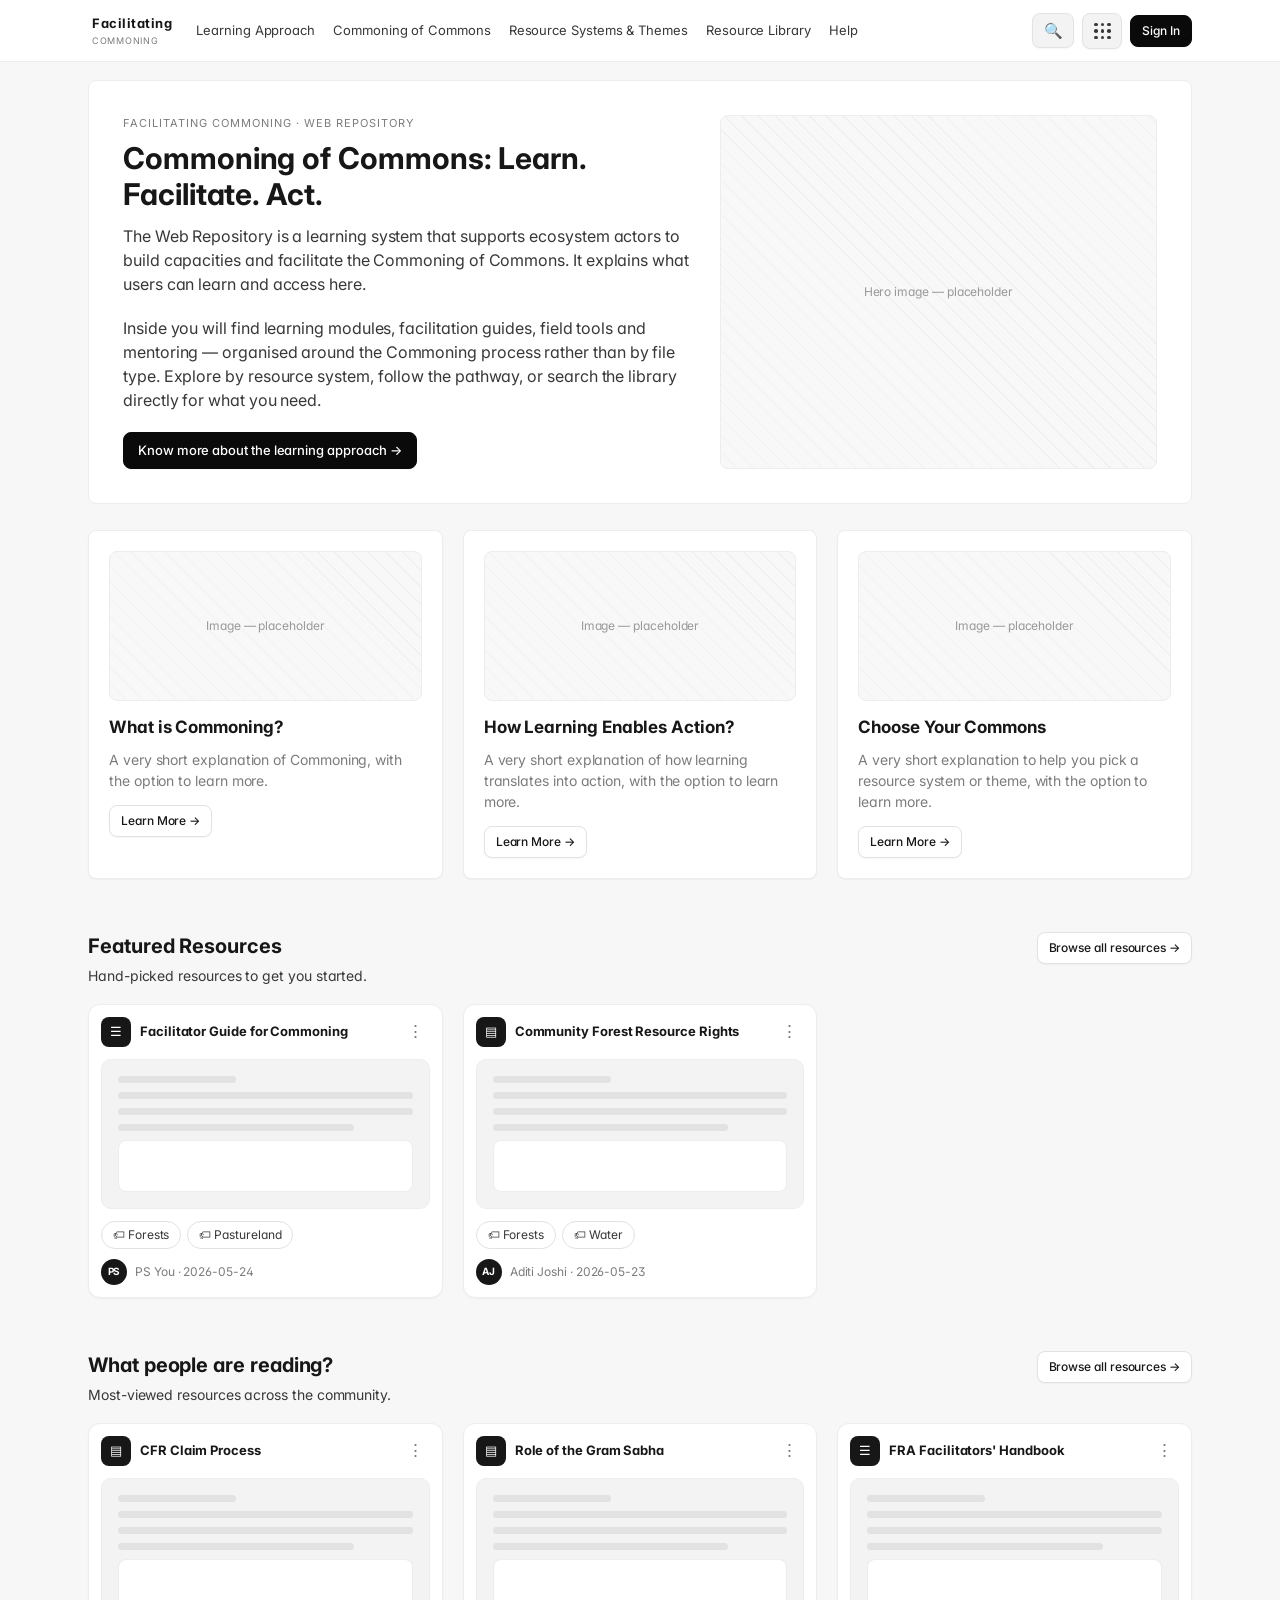
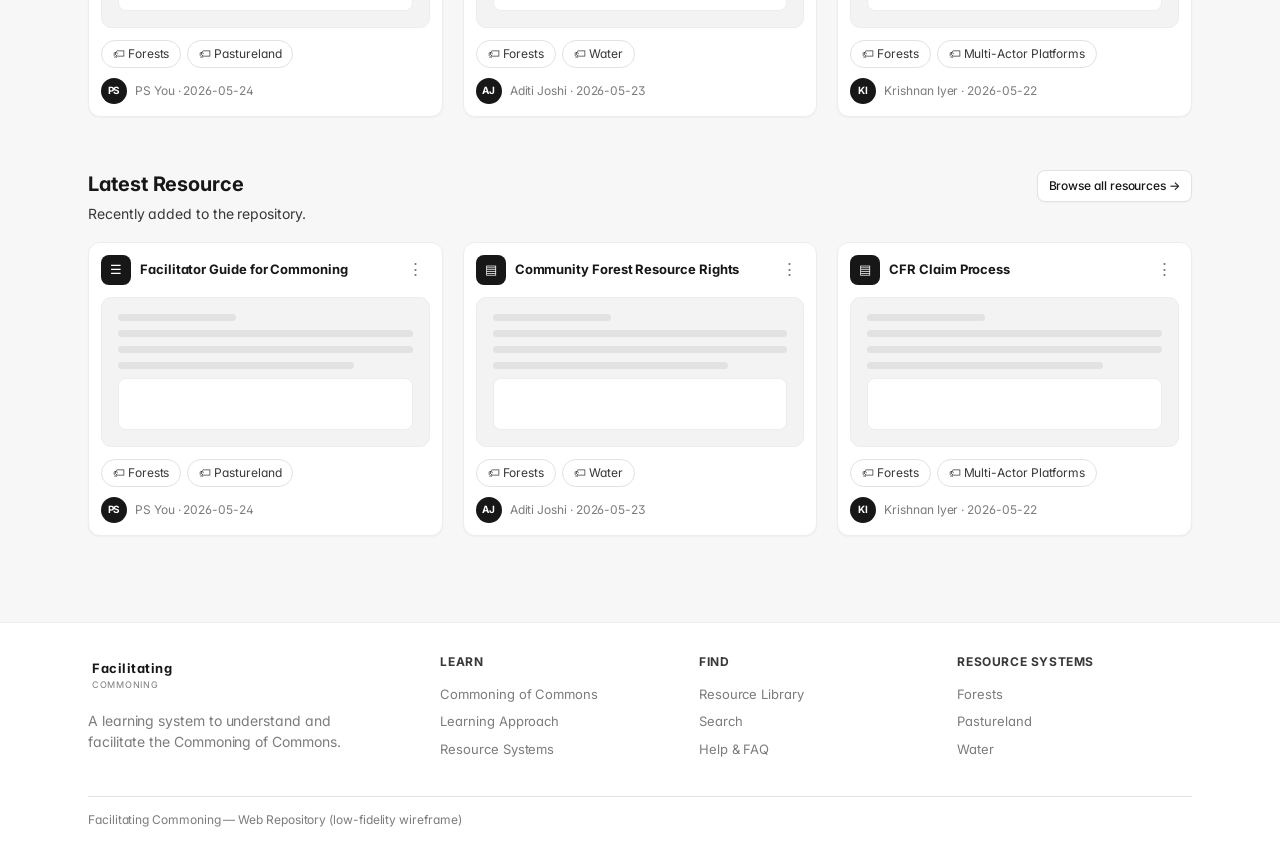
==== commit 74a9f044: "UI Design: submission and approvals flows, activity history, course editing Adds the submission deta" ====
--- a/index copy.html
+++ b/index copy.html
@@ -3,37 +3,47 @@
 <head>
 <meta charset="utf-8" />
 <meta name="viewport" content="width=device-width, initial-scale=1" />
-<title>FES Karyashala Web Repository — Wireframe Prototype</title>
+<title>Facilitating Commoning — Web Repository Wireframe</title>
+<link rel="preconnect" href="https://fonts.googleapis.com">
+<link rel="preconnect" href="https://fonts.gstatic.com" crossorigin>
+<link href="https://fonts.googleapis.com/css2?family=Inter:wght@400;500;600;700&family=JetBrains+Mono:wght@400;500&display=swap" rel="stylesheet">
 <style>
 /* ============================================================
    FES KARYASHALA — LOW-FIDELITY WIREFRAME PROTOTYPE
    Grayscale, structure-first. No brand color, no decoration.
    ============================================================ */
 :root{
-  --ink:#1f1f1f;
-  --ink-2:#555;
+  /* Frappe-UI-style monochrome tokens */
+  --ink:#171717;
+  --ink-2:#383838;
   --ink-3:#7c7c7c;
-  --line:#c9c9c9;
-  --line-2:#e0e0e0;
-  --bg:#f4f4f4;
+  --line:#ededed;
+  --line-2:#e2e2e2;
+  --bg:#f7f7f8;
   --panel:#ffffff;
-  --panel-2:#fafafa;
-  --fill:#ececec;
-  --fill-2:#e2e2e2;
-  --active:#2b2b2b;
-  --radius:4px;
+  --panel-2:#f8f8f8;
+  --fill:#f3f3f3;
+  --fill-2:#ededed;
+  --active:#0a0a0a;
+  --radius:8px;
   --maxw:1160px;
   --gap:20px;
-  --mono:"SFMono-Regular",Consolas,"Liberation Mono",Menlo,monospace;
+  --mono:"JetBrains Mono",ui-monospace,SFMono-Regular,Menlo,Monaco,monospace;
+  --shadow-sm:0 1px 2px rgba(15,15,15,.04);
+  --shadow-md:0 4px 14px rgba(15,15,15,.07);
 }
 *{box-sizing:border-box}
 html,body{margin:0;padding:0}
 body{
-  font-family:-apple-system,BlinkMacSystemFont,"Segoe UI",Arial,sans-serif;
+  font-family:'Inter',-apple-system,BlinkMacSystemFont,"Segoe UI",Roboto,Arial,sans-serif;
   color:var(--ink);
   background:var(--bg);
   font-size:14px;
   line-height:1.5;
+  letter-spacing:-.005em;
+  -webkit-font-smoothing:antialiased;
+  -moz-osx-font-smoothing:grayscale;
+  font-feature-settings:'cv11','ss01';
 }
 a{color:inherit}
 img{max-width:100%}
@@ -42,12 +52,12 @@
 .wf-note{font-size:11px;color:var(--ink-3);letter-spacing:.03em;text-transform:uppercase}
 .ph-img{
   background:
-    repeating-linear-gradient(45deg,transparent,transparent 9px,#e6e6e6 9px,#e6e6e6 10px),
-    var(--fill);
+    repeating-linear-gradient(45deg,transparent,transparent 11px,rgba(0,0,0,.03) 11px,rgba(0,0,0,.03) 12px),
+    var(--panel-2);
   border:1px solid var(--line);
   border-radius:var(--radius);
   display:flex;align-items:center;justify-content:center;
-  color:var(--ink-3);font-size:12px;text-align:center;
+  color:var(--ink-4,#999);font-size:12px;text-align:center;
   min-height:120px;
 }
 .ph-line{height:10px;background:var(--fill);border-radius:3px;margin:7px 0}
@@ -61,45 +71,78 @@
 /* ---------- Buttons ---------- */
 .btn{
   display:inline-flex;align-items:center;gap:7px;
-  border:1px solid var(--ink);background:var(--panel);color:var(--ink);
-  padding:9px 15px;border-radius:var(--radius);font-size:13px;cursor:pointer;
-  text-decoration:none;white-space:nowrap;transition:background .12s;
-}
-.btn:hover{background:var(--fill)}
+  border:1px solid var(--line-2);background:var(--panel);color:var(--ink);
+  padding:8px 14px;border-radius:var(--radius);font-size:13px;font-weight:500;cursor:pointer;
+  text-decoration:none;white-space:nowrap;box-shadow:var(--shadow-sm);transition:background .12s,box-shadow .12s,border-color .12s;
+}
+.btn:hover{background:var(--fill);border-color:var(--line-2)}
 .btn.primary{background:var(--active);color:#fff;border-color:var(--active)}
 .btn.primary:hover{background:#000}
-.btn.sm{padding:6px 10px;font-size:12px}
-.btn.link{border:none;background:none;padding:4px 0;text-decoration:underline;color:var(--ink)}
+.btn.sm{padding:6px 11px;font-size:12px}
+.btn.link{border:none;background:none;box-shadow:none;padding:4px 0;text-decoration:underline;color:var(--ink);font-weight:500}
 .btn.block{width:100%;justify-content:center}
+.btn.icon-btn{padding:9px 11px;line-height:1;font-size:15px;background:var(--fill);border-color:var(--line-2);box-shadow:var(--shadow-sm)}
+.btn.icon-btn:hover{background:var(--fill-2);border-color:var(--ink-3);box-shadow:var(--shadow-md)}
 
 /* ---------- Layout ---------- */
-.container{max-width:var(--maxw);margin:0 auto;padding:0 24px}
+.container{max-width:100%;margin:0;padding:0 88px}
+@media(max-width:1100px){ .container{padding:0 40px} }
+@media(max-width:700px){ .container{padding:0 20px} }
 header.site{
   background:var(--panel);border-bottom:1px solid var(--line);
   position:sticky;top:0;z-index:40;
 }
-.nav{display:flex;align-items:center;gap:18px;height:60px}
+.nav{display:grid;grid-template-columns:auto 1fr auto;align-items:center;gap:6px 12px;min-height:60px;padding:8px 0}
 .logo{
-  border:1.5px solid var(--ink);border-radius:var(--radius);
-  padding:6px 10px;font-weight:700;letter-spacing:.04em;cursor:pointer;font-size:13px;
+  padding:6px 4px;font-weight:700;letter-spacing:.04em;cursor:pointer;font-size:13px;
   flex:0 0 auto;
 }
 .logo small{display:block;font-weight:400;font-size:9px;color:var(--ink-3);letter-spacing:.08em}
-.nav ul{list-style:none;display:flex;gap:2px;margin:0;padding:0;flex:1 1 auto;flex-wrap:wrap}
+.nav ul{list-style:none;display:flex;gap:2px;margin:0;padding:0;flex-wrap:wrap;min-width:0}
 .nav a.navlink{
   text-decoration:none;color:var(--ink-2);font-size:13px;
-  padding:7px 9px;border-radius:var(--radius);cursor:pointer;display:inline-block;
+  padding:6px 8px;border-radius:var(--radius);cursor:pointer;display:inline-block;white-space:nowrap;
 }
 .nav a.navlink:hover{background:var(--fill)}
 .nav a.navlink.active{color:var(--ink);background:var(--fill-2);font-weight:600}
-.nav .search-btn{margin-left:auto}
+.nav .acct{justify-self:end;display:flex;align-items:center;gap:8px;flex-wrap:nowrap}
+.nav .acct .navlink{white-space:nowrap}
+.role-chip{font-size:11px;border:1px solid var(--ink);border-radius:20px;padding:3px 10px;background:var(--panel-2);white-space:nowrap}
+/* Profile dropdown */
+.profile{position:relative}
+.profile-btn{display:flex;align-items:center;gap:8px;border:1px solid var(--line);background:var(--panel);border-radius:24px;padding:3px 10px 3px 3px;cursor:pointer;font-size:12px}
+.profile-btn:hover{background:var(--fill)}
+.avatar{width:26px;height:26px;border-radius:50%;background:var(--active);color:#fff;display:flex;align-items:center;justify-content:center;font-size:11px;font-weight:700;flex:0 0 auto;letter-spacing:.02em}
+.profile-btn .pname{white-space:nowrap;max-width:140px;overflow:hidden;text-overflow:ellipsis}
+.profile-btn .caret{color:var(--ink-3);font-size:10px}
+.profile-menu{position:absolute;right:0;top:calc(100% + 6px);background:var(--panel);border:1px solid var(--line);border-radius:var(--radius);min-width:200px;box-shadow:0 4px 16px rgba(0,0,0,.14);padding:6px;display:none;z-index:45}
+.profile-menu.open{display:block}
+.profile-menu a{display:block;padding:8px 10px;border-radius:3px;font-size:13px;cursor:pointer;color:var(--ink);white-space:nowrap}
+.profile-menu a:hover{background:var(--fill)}
+.pm-head{padding:8px 10px}
+.pm-head strong{font-size:13px}
+.pm-head .pm-sub{font-size:11px;color:var(--ink-3)}
+.pm-div{border-top:1px solid var(--line-2);margin:6px 0}
+/* App launcher (waffle) */
+.app-launcher{position:relative;display:inline-flex}
+.apps-ico{display:grid;grid-template-columns:repeat(3,1fr);gap:3px;width:16px;height:16px;align-items:center;justify-items:center}
+.apps-ico i{width:3.5px;height:3.5px;border-radius:50%;background:var(--ink-2);display:block}
+.apps-menu{position:absolute;right:0;top:calc(100% + 8px);background:var(--panel);border:1px solid var(--line);border-radius:12px;box-shadow:0 10px 30px rgba(0,0,0,.16);padding:18px 20px;display:none;z-index:46;width:360px}
+.apps-menu.open{display:block}
+.apps-head{display:flex;justify-content:space-between;font-size:11px;font-weight:700;letter-spacing:.06em;text-transform:uppercase;color:var(--ink-3);margin-bottom:8px}
+.apps-grid{display:grid;grid-template-columns:repeat(3,1fr);gap:8px 6px}
+.app-tile{display:flex;flex-direction:column;align-items:center;gap:8px;padding:10px 6px;border-radius:10px;cursor:pointer;text-align:center}
+.app-tile:hover{background:var(--fill)}
+.app-ico{width:46px;height:46px;border-radius:10px;background:var(--fill-2);border:1px solid var(--line);display:flex;align-items:center;justify-content:center;font-size:22px}
+.app-name{font-size:12.5px;color:var(--ink);font-weight:500}
+@media(max-width:520px){ .apps-menu{width:300px} }
 
 /* Breadcrumbs */
-.crumbs{padding:12px 0;font-size:12px;color:var(--ink-3)}
-.crumbs a{color:var(--ink-2);text-decoration:none;cursor:pointer}
-.crumbs a:hover{text-decoration:underline}
-.crumbs span.sep{margin:0 7px;color:var(--line)}
-.crumbs span.here{color:var(--ink);font-weight:600}
+.crumbs{padding:14px 0;font-size:13px;color:var(--ink-2);display:flex;flex-wrap:wrap;align-items:center}
+.crumbs a{color:var(--ink-2);text-decoration:none;cursor:pointer;font-weight:500}
+.crumbs a:hover{color:var(--ink);text-decoration:underline}
+.crumbs span.sep{margin:0 9px;color:var(--ink-3);font-weight:400}
+.crumbs span.here{color:var(--ink);font-weight:700}
 
 main{min-height:60vh;padding-bottom:40px}
 
@@ -110,7 +153,7 @@
 .eyebrow{font-size:11px;text-transform:uppercase;letter-spacing:.09em;color:var(--ink-3);margin-bottom:8px}
 .divider{border:none;border-top:1px solid var(--line-2);margin:0}
 
-.panel{background:var(--panel);border:1px solid var(--line);border-radius:var(--radius);padding:20px}
+.panel{background:var(--panel);border:1px solid var(--line);border-radius:var(--radius);padding:20px;box-shadow:var(--shadow-sm)}
 
 /* Grid */
 .grid{display:grid;gap:var(--gap)}
@@ -123,13 +166,13 @@
 /* Cards */
 .card{
   background:var(--panel);border:1px solid var(--line);border-radius:var(--radius);
-  padding:16px;display:flex;flex-direction:column;gap:10px;
+  padding:16px;display:flex;flex-direction:column;gap:10px;box-shadow:var(--shadow-sm);
 }
 .card h3{margin:0;font-size:15px}
 .card p{margin:0;color:var(--ink-2);font-size:13px}
 .card .cta{margin-top:auto}
-.card.click{cursor:pointer;transition:box-shadow .12s,transform .12s}
-.card.click:hover{box-shadow:0 0 0 2px var(--ink);}
+.card.click{cursor:pointer;transition:box-shadow .14s,transform .14s,border-color .14s}
+.card.click:hover{box-shadow:var(--shadow-md);border-color:var(--line-2);transform:translateY(-2px)}
 
 /* System card */
 .syscard .ph-img{min-height:96px}
@@ -138,8 +181,30 @@
 
 /* Hero */
 .hero{background:var(--panel);border:1px solid var(--line);border-radius:var(--radius);padding:34px;margin-top:18px}
+.hero-split{display:grid;grid-template-columns:1.25fr 1fr;gap:28px;align-items:center}
+.hero-media{min-height:230px;align-self:stretch}
+@media(max-width:760px){ .hero-split{grid-template-columns:1fr} .hero-media{min-height:150px} }
+.intro-block h3{margin:14px 0 0;font-size:17px}
+.pw-field{position:relative}
+.pw-field .pw-eye{position:absolute;right:12px;top:50%;transform:translateY(-50%);font-size:11px;font-weight:600;letter-spacing:.02em;text-transform:uppercase;color:var(--ink-3);cursor:pointer}
+.pw-field .pw-eye:hover{color:var(--ink)}
+.tagbox{display:flex;flex-wrap:wrap;gap:8px;align-items:center;border:1px solid var(--line-2);border-radius:10px;padding:9px 10px;cursor:text;
+  background:repeating-linear-gradient(45deg,transparent,transparent 9px,#f1f1f1 9px,#f1f1f1 10px),var(--panel)}
+.tagbox:focus-within{border-color:var(--ink);box-shadow:var(--shadow-sm)}
+.tag-input{flex:1;min-width:150px;border:none;outline:none;background:transparent;font:inherit;font-size:14px;color:var(--ink);padding:4px 2px}
+.tag-chip{display:inline-flex;align-items:center;gap:8px;background:var(--ink);color:#fff;border-radius:999px;padding:5px 6px 5px 13px;font-size:13px;font-weight:600}
+.tag-chip .x{display:inline-flex;align-items:center;justify-content:center;width:18px;height:18px;border-radius:50%;background:rgba(255,255,255,.18);cursor:pointer;font-size:10px;color:#fff}
+.tag-chip .x:hover{background:rgba(255,255,255,.34)}
+.sub-del{flex:0 0 auto;margin-left:6px;color:var(--ink-3);font-size:12px;padding:1px 6px;border-radius:5px;cursor:pointer}
+.sub-del:hover{background:var(--ink);color:#fff}
+.intro-img{min-height:150px;border-radius:8px}
+.hero .hero-ph-label{position:absolute;top:16px;right:20px;z-index:1;color:var(--ink-3);font-size:12px;letter-spacing:.02em}
+@media(max-width:760px){ .hero{min-height:calc(100vh - 96px);padding:28px 22px} .hero::before{background:var(--panel)} }
 .hero h1{font-size:30px;margin:0 0 12px;line-height:1.2}
 .hero p.lead{font-size:16px;color:var(--ink-2);max-width:640px;margin:0 0 20px}
+.hero-split{display:grid;grid-template-columns:1.3fr 1fr;gap:28px;align-items:center}
+.hero-media{min-height:220px;align-self:stretch}
+@media(max-width:760px){ .hero-split{grid-template-columns:1fr} .hero-media{min-height:150px} }
 
 /* Pathway */
 .pathway{display:flex;flex-wrap:wrap;gap:8px;align-items:stretch}
@@ -148,6 +213,7 @@
   background:var(--panel);padding:11px 12px;cursor:pointer;position:relative;transition:background .12s;
 }
 .pw-step:hover{background:var(--fill)}
+.pw-step.static{cursor:default;pointer-events:none}
 .pw-step .num{font-family:var(--mono);font-size:11px;color:var(--ink-3)}
 .pw-step .nm{font-size:13px;font-weight:600;margin-top:2px}
 .pw-step.active{background:var(--active);border-color:var(--active)}
@@ -156,7 +222,7 @@
 .pathway.compact .pw-step{flex-basis:120px;min-width:110px;padding:8px 9px}
 
 /* Resource card */
-.rcard{background:var(--panel);border:1px solid var(--line);border-radius:var(--radius);padding:14px;display:flex;flex-direction:column;gap:9px}
+.rcard{background:var(--panel);border:1px solid var(--line);border-radius:var(--radius);padding:14px;display:flex;flex-direction:column;gap:9px;box-shadow:var(--shadow-sm)}
 .rcard .rc-top{display:flex;justify-content:space-between;gap:8px;align-items:flex-start}
 .rcard h4{margin:0;font-size:14px;line-height:1.35}
 .rcard .purpose{color:var(--ink-2);font-size:12.5px;margin:0}
@@ -196,6 +262,21 @@
 /* Model diagram */
 .model{display:grid;grid-template-columns:repeat(3,1fr);gap:14px;position:relative}
 .model .m-node{border:1.5px solid var(--ink);border-radius:var(--radius);background:var(--panel);padding:18px 14px;text-align:center;font-weight:600}
+/* pillars formula strip (Commoning approach) */
+.pillars{display:flex;flex-wrap:wrap;align-items:stretch;gap:10px;margin-top:12px}
+.pillars .pil{flex:1 1 180px;border:1.5px solid var(--line-2);border-radius:var(--radius);background:var(--panel);padding:16px 14px;text-align:center;font-size:13px;display:flex;align-items:center;justify-content:center;line-height:1.35}
+.pillars .pil.out{border-color:var(--ink);background:var(--ink);color:#fff;font-weight:700}
+.pillars .pil-op{align-self:center;font-size:20px;font-weight:700;color:var(--ink-3)}
+@media(max-width:760px){ .pillars{flex-direction:column} .pillars .pil-op{align-self:center} }
+/* Commoning approach infographic (circular icon pathway) */
+.info-strip{border:1px solid var(--line);border-radius:var(--radius);background:var(--fill);padding:22px 16px;margin-top:12px}
+.info-flow{display:flex;flex-wrap:wrap;align-items:flex-start;justify-content:center;gap:6px}
+.info-node{flex:0 0 132px;display:flex;flex-direction:column;align-items:center;text-align:center}
+.info-circle{width:88px;height:88px;border-radius:50%;border:2px solid var(--ink);background:var(--panel);display:flex;align-items:center;justify-content:center;font-size:34px}
+.info-circle.out{border-color:var(--line-2);background:var(--panel-2)}
+.info-cap{font-size:11.5px;color:var(--ink-2);margin-top:10px;line-height:1.32;padding:0 2px}
+.info-op{align-self:center;margin-top:24px;font-size:26px;font-weight:700;color:var(--ink-3)}
+.info-note{text-align:center;color:var(--ink-2);font-size:13px;margin:16px auto 0;max-width:640px;line-height:1.5}
 .model-thread{margin-top:14px;border:1px dashed var(--ink);border-radius:var(--radius);padding:12px;text-align:center;background:var(--panel-2);font-weight:700;letter-spacing:.05em}
 
 /* Stage reveal (home journey) */
@@ -244,6 +325,10 @@
 
 /* result rows */
 .result-row{background:var(--panel);border:1px solid var(--line);border-radius:var(--radius);padding:14px 16px;display:flex;justify-content:space-between;gap:16px;align-items:flex-start}
+.result-row.click{cursor:pointer;transition:box-shadow .12s,border-color .12s}
+.result-row.click:hover{box-shadow:var(--shadow-sm);border-color:var(--line-2)}
+.rr-icon{flex:0 0 34px;width:34px;height:34px;border-radius:8px;background:var(--ink);color:#fff;display:flex;align-items:center;justify-content:center;font-size:14px}
+.view-toggle .seg-btn{padding:5px 11px;font-size:12px}
 .result-row .rr-main{flex:1}
 .result-row h4{margin:0 0 3px;font-size:15px}
 
@@ -255,6 +340,11 @@
 .wrapline{display:flex;align-items:center;gap:10px;color:var(--ink-3);font-size:12px;margin:16px 0}
 .wrapline::before,.wrapline::after{content:"";flex:1;border-top:1px solid var(--line-2)}
 .pill-legend{display:flex;gap:14px;flex-wrap:wrap;font-size:12px;color:var(--ink-3)}
+/* horizontal scroll row — shows exactly 5 cards per view, rest scroll */
+.hscroll{display:flex;gap:16px;overflow-x:auto;padding:2px 2px 12px;scroll-snap-type:x proximity}
+.hscroll::-webkit-scrollbar{height:8px}
+.hscroll::-webkit-scrollbar-thumb{background:var(--line);border-radius:20px}
+.hscroll > *{flex:0 0 calc((100% - 64px)/5);min-width:210px;scroll-snap-align:start}
 
 /* Responsive */
 @media(max-width:1000px){
@@ -267,10 +357,138 @@
 }
 @media(max-width:640px){
   .g2,.g3,.g4{grid-template-columns:1fr}
+  .nav{grid-template-columns:auto 1fr}
   .nav ul{display:none}
+  .nav .acct{flex-wrap:wrap;justify-content:flex-end;gap:6px}
   .hero h1{font-size:24px}
   footer.site .cols{grid-template-columns:1fr}
 }
+/* V3 — badge chip (Course / Module / Video / etc.) */
+.badge{font-size:10px;text-transform:uppercase;letter-spacing:.06em;background:var(--active);color:#fff;border-radius:3px;padding:3px 8px;white-space:nowrap;flex:0 0 auto;align-self:flex-start}
+/* V3 — course-card grid (Explore Resources under a system/theme) */
+.course-grid{display:grid;grid-template-columns:repeat(auto-fill,minmax(158px,1fr));gap:16px}
+.course-card{position:relative;border:1px solid var(--line);border-radius:var(--radius);background:var(--panel);overflow:hidden;cursor:pointer;display:flex;flex-direction:column;transition:box-shadow .12s}
+.course-card{box-shadow:var(--shadow-sm)}
+.course-card:hover{box-shadow:var(--shadow-md);border-color:var(--line-2);transform:translateY(-2px)}
+.course-card .num-badge{position:absolute;top:8px;left:8px;width:22px;height:22px;border-radius:50%;background:var(--active);color:#fff;font-size:11px;display:flex;align-items:center;justify-content:center;z-index:2}
+.course-thumb{min-height:110px;position:relative;display:flex;align-items:center;justify-content:center;color:var(--ink-3);font-size:11px;
+  background:repeating-linear-gradient(45deg,transparent,transparent 9px,#e6e6e6 9px,#e6e6e6 10px),var(--fill);border-bottom:1px solid var(--line)}
+.course-thumb .play,.file-prev .play{width:40px;height:40px;border-radius:50%;border:2px solid var(--ink-3);display:flex;align-items:center;justify-content:center;font-size:15px;background:var(--panel)}
+.course-thumb .doc-ic,.file-prev .doc-ic{width:38px;height:46px;border:2px solid var(--ink-3);border-radius:3px;display:flex;align-items:center;justify-content:center;font-size:10px;font-weight:700;color:var(--ink-3);background:var(--panel)}
+/* course viewer — active topic + file cards */
+.cur-unit.active{background:var(--fill-2);border-radius:3px;font-weight:600}
+.file-card{border:1px solid var(--line);border-radius:var(--radius);overflow:hidden;background:var(--panel);display:flex;flex-direction:column}
+.file-prev{min-height:100px;display:flex;align-items:center;justify-content:center;color:var(--ink-3);font-size:11px;border-bottom:1px solid var(--line);
+  background:repeating-linear-gradient(45deg,transparent,transparent 9px,#e6e6e6 9px,#e6e6e6 10px),var(--fill)}
+.file-body{padding:10px 12px}
+/* document detail page */
+.doc-layout{display:grid;grid-template-columns:1fr 380px;gap:24px;align-items:start}
+.doc-preview{padding:16px}
+.doc-prev-stage{min-height:440px;display:flex;flex-direction:column;align-items:center;justify-content:center;gap:14px;border-radius:var(--radius);
+  color:var(--ink-3);background:repeating-linear-gradient(45deg,transparent,transparent 11px,#ececec 11px,#ececec 12px),var(--fill)}
+.doc-prev-glyph{font-size:52px;line-height:1;filter:grayscale(1);opacity:.55}
+.doc-prev-name{font-size:13px;color:var(--ink-2)}
+.doc-meta{padding:18px 20px;position:sticky;top:76px}
+.doc-meta-row{padding:12px 0;border-bottom:1px solid var(--line)}
+.doc-meta-row h5{margin:0 0 6px;font-size:11px;text-transform:uppercase;letter-spacing:.05em;color:var(--ink-3);font-weight:700}
+.doc-meta-val{font-size:14px;color:var(--ink)}
+.doc-pill{display:inline-block;border:1px solid var(--line-2);border-radius:999px;padding:3px 12px;font-size:12px;background:var(--panel)}
+.doc-ver{background:var(--fill-2);border:1px solid var(--line);border-radius:5px;padding:2px 8px;font-family:'JetBrains Mono',monospace;font-size:12px}
+.doc-uploader{display:flex;align-items:center;gap:10px}
+.doc-avatar{width:34px;height:34px;border-radius:50%;background:var(--ink);color:#fff;display:flex;align-items:center;justify-content:center;font-size:11px;font-weight:700}
+.doc-tags{display:flex;flex-wrap:wrap;gap:8px}
+.doc-tag{display:inline-flex;align-items:center;gap:5px;border:1px solid var(--line-2);border-radius:999px;padding:4px 11px;font-size:12px;color:var(--ink-2);background:var(--panel)}
+@media(max-width:900px){.doc-layout{grid-template-columns:1fr}.doc-meta{position:static}}
+/* DMS-style library file grid */
+.file-grid{display:grid;grid-template-columns:repeat(auto-fill,minmax(212px,1fr));gap:16px;margin-top:16px}
+.dms-card{border:1px solid var(--line);border-radius:12px;background:var(--panel);padding:12px;cursor:pointer;box-shadow:var(--shadow-sm);transition:box-shadow .12s,border-color .12s}
+.dms-card:hover{box-shadow:var(--shadow-md);border-color:var(--line-2)}
+.dms-head{display:flex;align-items:center;gap:9px}
+.dms-ficon{width:30px;height:30px;flex:0 0 30px;border-radius:8px;background:var(--ink);color:#fff;display:flex;align-items:center;justify-content:center;font-size:13px}
+.dms-name{flex:1;min-width:0;font-weight:700;font-size:13px;white-space:nowrap;overflow:hidden;text-overflow:ellipsis}
+.dms-kebab{flex:0 0 auto;color:var(--ink-3);font-size:17px;line-height:1;padding:2px 6px;border-radius:6px;cursor:pointer}
+.dms-kebab:hover{background:var(--fill-2);color:var(--ink)}
+.dms-thumb{margin:12px 0;min-height:150px;border:1px solid var(--line);border-radius:10px;background:var(--fill);padding:16px;display:flex;flex-direction:column;gap:9px}
+.dms-thumb .sk{height:7px;border-radius:4px;background:#e2e2e2;width:100%}
+.dms-thumb .sk-40{width:40%}.dms-thumb .sk-60{width:60%}.dms-thumb .sk-80{width:80%}
+.dms-thumb .sk-head{height:13px;background:var(--ink);border-radius:4px;width:100%}
+.dms-box{margin-top:auto;height:52px;border:1px solid var(--line);border-radius:8px;background:var(--panel)}
+.dms-slide{height:96px;border-radius:8px;background:#e2e2e2}
+.dms-theme{margin:0 0 10px;display:flex;flex-wrap:wrap;gap:6px}
+.dms-theme-tag{display:inline-flex;align-items:center;gap:5px;border:1px solid var(--line-2);border-radius:999px;padding:4px 11px;font-size:12px;color:var(--ink-2);background:var(--panel);cursor:pointer;transition:background .12s,border-color .12s,color .12s}
+.dms-theme-tag:hover{background:var(--ink);border-color:var(--ink);color:#fff}
+.dms-foot{display:flex;align-items:center;gap:8px}
+.dms-avatar{width:26px;height:26px;flex:0 0 26px;border-radius:50%;background:var(--ink);color:#fff;display:flex;align-items:center;justify-content:center;font-size:10px;font-weight:700}
+.dms-foot-txt{color:var(--ink-3);font-size:12px;white-space:nowrap;overflow:hidden;text-overflow:ellipsis}
+.applied-filters{display:flex;flex-wrap:wrap;align-items:center;gap:8px;margin:14px 0 4px}
+.applied-filters .af-label{font-size:12px;font-weight:700;text-transform:uppercase;letter-spacing:.04em;color:var(--ink-3)}
+.fchip{display:inline-flex;align-items:center;gap:7px;background:var(--ink);color:#fff;border-radius:999px;padding:5px 6px 5px 13px;font-size:12.5px;font-weight:600}
+.fchip .fchip-x{display:inline-flex;align-items:center;justify-content:center;width:17px;height:17px;border-radius:50%;background:rgba(255,255,255,.2);cursor:pointer;font-size:10px;color:#fff}
+.fchip .fchip-x:hover{background:rgba(255,255,255,.36)}
+.applied-filters .af-clearall{font-size:12px;color:var(--ink-2);cursor:pointer;text-decoration:underline;margin-left:4px}
+.applied-filters .af-clearall:hover{color:var(--ink)}
+.active-filter{display:inline-flex;align-items:center;gap:12px;background:var(--fill-2);border:1px solid var(--line);border-radius:999px;padding:6px 8px 6px 14px;font-size:13px;color:var(--ink-2)}
+.active-filter .af-clear{cursor:pointer;background:var(--panel);border:1px solid var(--line-2);border-radius:999px;padding:3px 10px;font-size:12px;color:var(--ink-2)}
+.active-filter .af-clear:hover{background:var(--ink);border-color:var(--ink);color:#fff}
+.dms-status{margin-top:9px;display:flex;align-items:center;gap:7px;color:var(--ink-3);font-size:12px}
+.dms-status .dot{width:7px;height:7px;border-radius:50%;background:#9a9a9a;display:inline-block}
+/* create-course form */
+.btn-disabled{opacity:.4;pointer-events:none}
+.req{color:var(--ink);font-weight:700}
+.dropzone{border:1.5px dashed var(--line);border-radius:var(--radius);background:var(--panel-2);padding:16px;text-align:center;color:var(--ink-3);font-size:12px}
+.cc-steps{display:flex;gap:8px;flex-wrap:wrap;margin:10px 0 4px}
+.cc-step{display:flex;align-items:center;gap:7px;font-size:12px;color:var(--ink-3)}
+.cc-step .n{width:20px;height:20px;border-radius:50%;border:1px solid var(--line);display:flex;align-items:center;justify-content:center;font-size:11px}
+.cc-step.on{color:var(--ink)}
+.cc-step.on .n{background:var(--active);color:#fff;border-color:var(--active)}
+.cc-sticky{position:sticky;bottom:0;background:var(--panel);border:1px solid var(--line);border-radius:var(--radius);padding:12px 16px;display:flex;align-items:center;justify-content:space-between;gap:12px;flex-wrap:wrap;box-shadow:0 -2px 10px rgba(0,0,0,.06)}
+.file-row-num{width:22px;height:22px;border-radius:50%;background:var(--fill-2);display:flex;align-items:center;justify-content:center;font-size:11px;flex:0 0 auto}
+.topic-card{border:1px solid var(--line);border-radius:var(--radius);background:var(--panel);padding:14px}
+.topic-head{display:flex;align-items:center;gap:8px}
+.tnum{width:26px;height:26px;border-radius:50%;background:var(--active);color:#fff;display:flex;align-items:center;justify-content:center;font-size:12px;font-weight:700;flex:0 0 auto}
+.file-edit-grid{display:grid;grid-template-columns:repeat(auto-fill,minmax(210px,1fr));gap:14px}
+.file-edit-card{border:1px solid var(--line);border-radius:var(--radius);background:var(--panel);padding:12px;display:flex;flex-direction:column;gap:8px}
+.upload-card{border:1.5px dashed var(--line);border-radius:var(--radius);background:var(--panel-2);padding:16px;display:flex;flex-direction:column;align-items:center;justify-content:center;gap:6px;cursor:pointer;text-align:center;color:var(--ink-2);font-size:13px;min-height:118px;transition:background .12s,border-color .12s}
+.upload-card:hover{border-color:var(--ink);background:var(--fill)}
+.upload-card .up-plus{width:34px;height:34px;border-radius:50%;border:2px solid var(--ink-3);display:flex;align-items:center;justify-content:center;font-size:18px;color:var(--ink-3)}
+/* single upload card with file-type switcher — compact, same footprint as a file card */
+.upload-single{border:1.5px dashed var(--line);border-radius:var(--radius);background:var(--panel-2);padding:12px;display:flex;flex-direction:column;align-items:center;justify-content:center;gap:8px;text-align:center;color:var(--ink-2);min-height:118px}
+.upload-single .up-plus{width:30px;height:30px;border-radius:50%;border:2px solid var(--ink-3);display:flex;align-items:center;justify-content:center;font-size:16px;color:var(--ink-3);background:var(--panel)}
+.upload-single .up-plus:hover{border-color:var(--ink);color:var(--ink)}
+.seg{display:inline-flex;border:1px solid var(--line);border-radius:20px;overflow:hidden;background:var(--panel)}
+.seg-btn{padding:4px 10px;font-size:11px;background:var(--panel);border:none;cursor:pointer;color:var(--ink-2);font-family:inherit}
+.seg-btn+.seg-btn{border-left:1px solid var(--line)}
+.seg-btn:hover{background:var(--fill)}
+.seg-btn.on{background:var(--active);color:#fff}
+.course-card .cc-body{padding:10px 12px;display:flex;flex-direction:column;gap:6px;align-items:center;text-align:center}
+.course-card .cc-body h4{font-size:12.5px;margin:0;line-height:1.35}
+.course-card .cc-desc{margin:2px 0 0;font-size:11px;color:var(--ink-3);line-height:1.4;display:-webkit-box;-webkit-line-clamp:2;-webkit-box-orient:vertical;overflow:hidden}
+.course-card .cc-lang{font-size:11px;color:var(--ink-3)}
+/* V3 — page banner (resource-system / theme header) */
+.banner{border:1px solid var(--line);border-radius:var(--radius);background:
+  repeating-linear-gradient(45deg,transparent,transparent 9px,#ececec 9px,#ececec 10px),var(--fill);
+  padding:26px 22px;display:flex;align-items:center;justify-content:space-between;gap:16px;flex-wrap:wrap}
+.banner h2{margin:0;font-size:24px}
+.banner .sys-badge{border:1.5px solid var(--ink);border-radius:var(--radius);padding:8px 12px;font-weight:700;font-size:12px;letter-spacing:.05em;background:var(--panel)}
+/* V3 — learning-design option cards */
+.ld-grid{display:grid;grid-template-columns:repeat(3,1fr);gap:var(--gap)}
+.ld-card{border:1.5px solid var(--line);border-radius:var(--radius);background:var(--panel);padding:16px;cursor:pointer;display:flex;flex-direction:column;gap:8px;transition:box-shadow .12s}
+.ld-card:hover{box-shadow:0 0 0 2px var(--ink)}
+.ld-card.sel{border-color:var(--active);box-shadow:0 0 0 2px var(--ink)}
+/* V3 — atomized course curriculum two-pane */
+.cur-wrap{display:grid;grid-template-columns:260px 1fr;gap:20px;align-items:start}
+.cur-side{background:var(--panel);border:1px solid var(--line);border-radius:var(--radius);padding:14px}
+.cur-side .cur-unit{display:flex;gap:9px;align-items:flex-start;padding:8px 0;border-bottom:1px solid var(--line-2);font-size:13px;cursor:pointer}
+.cur-side .cur-unit:last-child{border-bottom:none}
+.cur-side .swatch{width:14px;height:14px;border:1px solid var(--ink-3);border-radius:2px;background:var(--fill-2);flex:0 0 auto;margin-top:2px}
+.cur-main{background:var(--panel);border:1px solid var(--line);border-radius:var(--radius);overflow:hidden}
+.cur-mod-head{background:var(--fill-2);padding:9px 14px;font-weight:700;font-size:13px;border-top:1px solid var(--line)}
+.cur-mod-head:first-child{border-top:none}
+.cur-topic{display:flex;gap:12px;align-items:center;padding:10px 14px;border-top:1px solid var(--line-2);cursor:pointer;font-size:13px}
+.cur-topic:hover{background:var(--panel-2)}
+.cur-topic.active{background:var(--fill-2);font-weight:600}
+.cur-topic .code{font-family:var(--mono);font-size:12px;color:var(--ink-3);min-width:34px}
+@media(max-width:900px){ .cur-wrap{grid-template-columns:1fr} .ld-grid{grid-template-columns:1fr} }
 /* Prototype hint banner */
 #proto-hint{position:fixed;bottom:12px;right:12px;z-index:50;background:var(--active);color:#fff;font-size:11px;padding:7px 12px;border-radius:20px;opacity:.85;cursor:pointer}
 
@@ -298,7 +516,21 @@
 <div id="contact-overlay" class="overlay">
   <div class="searchpanel" id="contact-panel"></div>
 </div>
-<div id="proto-hint" title="Low-fidelity wireframe prototype — every button and card is clickable">◻︎ WIREFRAME PROTOTYPE · click anything</div>
+<div id="tour-overlay" class="overlay">
+  <div class="searchpanel" id="tour-panel"></div>
+</div>
+<div id="topic-overlay" class="overlay">
+  <div class="searchpanel" id="topic-panel"></div>
+</div>
+<div id="doc-overlay" class="overlay">
+  <div class="searchpanel" id="doc-panel" style="width:min(680px,94vw);max-height:86vh;overflow:auto"></div>
+</div>
+<div id="pwd-overlay" class="overlay">
+  <div class="searchpanel" id="pwd-panel" style="width:min(460px,94vw)"></div>
+</div>
+<div id="theme-overlay" class="overlay">
+  <div class="searchpanel" id="theme-panel" style="width:min(600px,94vw);max-height:86vh;overflow:auto"></div>
+</div>
 
 <script>
 /* ============================================================
@@ -307,6 +539,25 @@
    Set to false to restore the full clickable prototype.
    ============================================================ */
 const STATIC_MODE = false;
+
+/* ============================================================
+   ROLES / ACCESS (mock auth — wireframe only, no real backend)
+   visitor (default, no login) · registered · admin
+   ============================================================ */
+let currentRole = "visitor";
+let prevRoute = "#/home"; // the route the user came from (for contextual breadcrumbs + Back)
+/* Persist the signed-in role so a refresh keeps the user logged in (only manual Sign Out clears it) */
+function saveRole(){ try{ localStorage.setItem("fc_role", currentRole); }catch(e){} }
+function loadRole(){ try{ var r=localStorage.getItem("fc_role"); if(r==="visitor"||r==="registered"||r==="admin") currentRole=r; }catch(e){} }
+function goBack(){ if(prevRoute && prevRoute!==location.hash){ go(prevRoute); } else if(window.history && history.length>1){ history.back(); } else { go("#/home"); } }
+const ROLE_LABEL = {visitor:"Visitor", registered:"Registered User", admin:"Platform Super Admin"};
+function roleLabel(){return ROLE_LABEL[currentRole];}
+function isAdmin(){return currentRole==="admin";}
+function isRegistered(){return currentRole==="registered"||currentRole==="admin";}
+function canDownload(){return currentRole!=="visitor";}
+function setRole(role, dest){ currentRole=role; saveRole(); toast("Signed in as "+ROLE_LABEL[role]); go(dest||"#/home"); }
+function signOut(){ currentRole="visitor"; saveRole(); toast("Signed out"); go("#/home"); }
+function download(title){ if(canDownload()){ toast("Download (placeholder): "+title); } else { toast("Sign in to download — opening sign in…"); go("#/login"); } }
 
 /* ============================================================
    DATA
@@ -320,18 +571,46 @@
   {id:"monitor", num:"06", name:"Monitor & Adapt", short:"Track outcomes and adapt the approach over time.", what:"Measure ecological and institutional health, reflect, and revise rules and plans."}
 ];
 const SYSTEMS = {
-  forests:{name:"Forests", desc:"Community rights, institutions, collective governance, conservation and sustainable management.", process:"Understand → Institutions → Tenure → Plan → Restore → Monitor"},
-  pastureland:{name:"Pastureland", desc:"Community institutions, tenure/recognition, collective rules, restoration and sustainable use.", process:"Understand → Institutions → Tenure → Plan → Restore → Monitor"},
-  water:{name:"Water", desc:"Collective institutions, equitable access, planning, management and stewardship.", process:"Understand → Institutions → Access → Plan → Manage → Monitor"}
+  forests:{name:"Forests", desc:"Community rights, institutions, collective governance, conservation and sustainable management.",
+    users:"Facilitators, field practitioners, learners and community institutions working on forest commons.",
+    outcome:"Secure community forest rights, functioning institutions, and restored, sustainably managed forests.",
+    process:"Understand → Institutions → Tenure → Plan → Restore → Monitor"},
+  pastureland:{name:"Pastureland", desc:"Community institutions, tenure/recognition, collective rules, restoration and sustainable use.",
+    users:"Facilitators, field practitioners, learners and community institutions working on pasturelands.",
+    outcome:"Recognised tenure, functioning institutions, and restored, sustainably managed grazing commons.",
+    process:"Understand → Institutions → Tenure → Plan → Restore → Monitor"},
+  water:{name:"Water", desc:"Collective institutions, equitable access, planning, management and stewardship.",
+    users:"Facilitators, field practitioners, learners and community institutions working on water commons.",
+    outcome:"Equitable access, functioning institutions, and sustainably managed and stewarded water systems.",
+    process:"Understand → Institutions → Access → Plan → Manage → Monitor"}
 };
-const THEMES = [
-  {id:"map", name:"Multi-Actor Platforms", desc:"Convening and aligning multiple stakeholders around shared commons goals."},
-  {id:"leo", name:"Local Economic Opportunities", desc:"Livelihoods and value from the sustainable use of the commons."},
-  {id:"agri", name:"Sustainable Agriculture Practices", desc:"Practices that sustain soil, water and productivity over the long term."}
+const STATES = ["Rajasthan","Andhra Pradesh","Karnataka"]; // process documentation states
+const THEMES = {
+  map:{id:"map", name:"Multi-Actor Platforms", desc:"Convening and aligning multiple stakeholders around shared commons goals.",
+    users:"Facilitators, partners and institutions coordinating across actors.",
+    outcome:"Aligned stakeholders and shared plans that advance commoning."},
+  leo:{id:"leo", name:"Local Economic Opportunities", desc:"Livelihoods and value from the sustainable use of the commons.",
+    users:"Community enterprises, facilitators and livelihood practitioners.",
+    outcome:"Sustainable livelihoods anchored in the commons."},
+  agri:{id:"agri", name:"Sustainable Agriculture Practices", desc:"Practices that sustain soil, water and productivity over the long term.",
+    users:"Farmers, facilitators and field practitioners.",
+    outcome:"Practices that sustain soil, water and long-term productivity."}
+};
+const THEME_LIST = Object.keys(THEMES).map(k=>THEMES[k]);
+function themeById(id){return THEMES[id]}
+// Systems and themes share the same page flow (Info → Learning Design → Topics → files)
+function entityById(id){return SYSTEMS[id] || THEMES[id];}
+
+// Learning-design groupings for the resource-system page (deck slide 11)
+const LD = [
+  {id:"modular", name:"Modular Learning", desc:"Progressive training modules delivered as a series."},
+  {id:"atomized", name:"Atomized Course Curriculum (LDHF)", desc:"Short, atomised topics for low-dose high-frequency learning."},
+  {id:"supporting", name:"Supporting Resources", desc:"Handbooks, facilitators' guides, SoPs, formats and tools."}
 ];
-// 5-step orientation model (deck slide 1)
+
+// 5-step orientation — used by the Take a Tour / Get Started popup (deck slide 2)
 const JOURNEY5 = [
-  {n:"1", k:"ORIENT", q:"What is this repository?", d:"Understand what the Karyashala Repository is and what it helps you do.", href:"#/about"},
+  {n:"1", k:"ORIENT", q:"What is this repository?", d:"Understand what the repository is and what it helps you do.", href:"#/commoning"},
   {n:"2", k:"UNDERSTAND", q:"What is Commoning?", d:"The meaning of Commoning of Commons.", href:"#/commoning"},
   {n:"3", k:"LEARN", q:"How does capacity building work?", d:"How continuous learning supports Commoning — and two methods of doing it.", href:"#/learning-approach"},
   {n:"4", k:"CHOOSE", q:"Pastureland / Forest / Water", d:"Select the natural-resource system or theme you are working with.", href:"#/resource-systems"},
@@ -357,61 +636,542 @@
 const FAQS = [
   ["How do I know which stage I am at?","Use the Commoning pathway on your resource-system page — the active stage is highlighted, and each stage explains what needs to happen."],
   ["Do I have to follow the whole journey?","No. Experienced users can go straight to the Resource Library, search and filter to a specific resource."],
-  ["What is the difference between Learn, Facilitate, Act and Support?","Learn is knowledge, Facilitate is session plans, Act is field tools and tasks, Support is mentoring and FAQs."],
+  ["How are resources organised on a resource-system page?","By learning design — Modular Learning, Atomized Course Curriculum (LDHF), and Supporting Resources — with filters for stakeholder, format, language and stage."],
   ["Is the content available in Hindi?","Many resources are available in Hindi and English — filter by Language in the Resource Library."]
 ];
-const CATS = [
-  {id:"learn", lbl:"LEARN", desc:"Key concepts and knowledge", cta:"View Resource"},
-  {id:"facilitate", lbl:"FACILITATE", desc:"Session plans and facilitation guides", cta:"View Guide"},
-  {id:"act", lbl:"ACT", desc:"Field tools and tasks", cta:"Start Field Activity"},
-  {id:"support", lbl:"SUPPORT", desc:"Mentoring, FAQs and guidance", cta:"Get Support"}
-];
-// A small realistic pool of resources
+// Resources — V3 metadata: system OR theme, stage (systems only), stakeholder,
+// learning design, type, language, version, contributor attribution, and the
+// learning-design group used to organise the resource-system page (deck slide 11/17).
 const RES = [
-  {id:"facilitator-guide", title:"Facilitator Guide for Commoning", purpose:"End-to-end guide to facilitate the Commoning process with a community.", system:"All Systems", stage:"All Stages", stake:"Facilitator", design:"Modular", type:"Guide", lang:"English", time:"90 min", cat:"facilitate", tags:["Facilitator Guide","Modular","English"]},
-  {id:"what-is-tenure", title:"What is Tenurial Security?", purpose:"Explains why secure tenure matters and the forms recognition can take.", system:"Forests", stage:"Secure Tenure", stake:"Learner", design:"LDHF", type:"Video", lang:"Hindi", time:"6 min", cat:"learn", tags:["Forest","Tenure","Video","Hindi"]},
-  {id:"tenure-claim-tool", title:"Community Rights Claim Toolkit", purpose:"Step-by-step field tool to prepare and file a community rights claim.", system:"Forests", stage:"Secure Tenure", stake:"Field Practitioner", design:"Both", type:"Tool", lang:"Hindi", time:"Field task", cat:"act", tags:["Forest","Tenure","Tool","Hindi"]},
-  {id:"tenure-session", title:"Secure Tenure — Session Plan", purpose:"Ready-to-run session plan to facilitate the tenure stage with the community.", system:"Forests", stage:"Secure Tenure", stake:"Facilitator", design:"Modular", type:"Training Material", lang:"English", time:"120 min", cat:"facilitate", tags:["Forest","Tenure","Facilitator Guide"]},
-  {id:"tenure-mentoring", title:"Tenure Mentoring & FAQ", purpose:"Common questions and guided mentoring prompts for the tenure stage.", system:"Forests", stage:"Secure Tenure", stake:"Facilitator", design:"LDHF", type:"Supporting Resource", lang:"English", time:"15 min", cat:"support", tags:["Forest","Tenure","Support"]},
-  {id:"context-mapping", title:"Context Mapping Worksheet", purpose:"A worksheet to map the resource, community and existing institutions.", system:"All Systems", stage:"Understand Context", stake:"Field Practitioner", design:"Both", type:"Tool", lang:"English", time:"Field task", cat:"act", tags:["Tool","Understand"]},
-  {id:"institution-basics", title:"Building Community Institutions", purpose:"Foundations for forming a legitimate, inclusive community institution.", system:"All Systems", stage:"Build Institutions", stake:"Learner", design:"Modular", type:"Course", lang:"Hindi", time:"45 min", cat:"learn", tags:["Institutions","Course","Hindi"]},
-  {id:"water-access-plan", title:"Equitable Water Access Planning", purpose:"Plan fair access and stewardship rules for a shared water system.", system:"Water", stage:"Plan", stake:"Facilitator", design:"Modular", type:"Guide", lang:"English", time:"60 min", cat:"facilitate", tags:["Water","Plan","Guide"]},
-  {id:"restoration-field", title:"Pasture Restoration Field Protocol", purpose:"Field protocol for community-led pastureland restoration works.", system:"Pastureland", stage:"Restore & Manage", stake:"Field Practitioner", design:"Both", type:"Tool", lang:"Hindi", time:"Field task", cat:"act", tags:["Pastureland","Restore","Tool","Hindi"]},
-  {id:"monitor-intro", title:"Monitoring & Adapting the Commons", purpose:"Simple indicators to track ecological and institutional health.", system:"All Systems", stage:"Monitor & Adapt", stake:"Learner", design:"LDHF", type:"Video", lang:"English", time:"8 min", cat:"learn", tags:["Monitor","Video"]}
+  {id:"facilitator-guide", title:"Facilitator Guide for Commoning", purpose:"End-to-end guide to facilitate the Commoning process with a community.", system:"All Systems", stage:"All Stages", stake:"Facilitator", design:"Both", type:"Facilitators' Guide", group:"supporting", lang:"English", version:"v1.0 · 2026", attribution:""},
+  {id:"cfr-course", title:"Community Forest Resource Rights", purpose:"Course on claiming and governing Community Forest Resource rights.", system:"Forests", stage:"Secure Tenure", stake:"Learner", design:"Modular", type:"Course", group:"modular", lang:"Hindi", version:"v1.0 · 2026", attribution:""},
+  {id:"cfr-claim", title:"CFR Claim Process", purpose:"Step-by-step course on preparing and filing a CFR claim.", system:"Forests", stage:"Secure Tenure", stake:"Field Practitioner", design:"Modular", type:"Course", group:"modular", lang:"Hindi", version:"v1.0 · 2026", attribution:""},
+  {id:"ifr-module", title:"IFR Claim Process", purpose:"Modular training on the Individual Forest Rights claim process.", system:"Forests", stage:"Secure Tenure", stake:"Field Practitioner", design:"Modular", type:"Training Module", group:"modular", lang:"English", version:"v1.0 · 2026", attribution:""},
+  {id:"fra-history", title:"Background and History of FRA", purpose:"Short video on the background and history of the Forest Rights Act.", system:"Forests", stage:"Understand Context", stake:"Learner", design:"LDHF", type:"Video", group:"atomized", lang:"English", version:"v1.0 · 2026", attribution:"Contributed by a partner organisation"},
+  {id:"what-is-tenure", title:"What is Tenurial Security?", purpose:"Atomised topic explaining why secure tenure matters and forms of recognition.", system:"Forests", stage:"Secure Tenure", stake:"Learner", design:"LDHF", type:"Atomised Course", group:"atomized", lang:"Hindi", version:"v1.0 · 2026", attribution:""},
+  {id:"gram-sabha-atom", title:"Role of the Gram Sabha", purpose:"Atomised topic on the powers and duties of the Gram Sabha.", system:"Forests", stage:"Build Institutions", stake:"Learner", design:"LDHF", type:"Atomised Course", group:"atomized", lang:"Hindi", version:"v1.0 · 2026", attribution:""},
+  {id:"tenure-claim-tool", title:"Community Rights Claim Toolkit", purpose:"Field tool to prepare and file a community rights claim.", system:"Forests", stage:"Secure Tenure", stake:"Field Practitioner", design:"Both", type:"Tool", group:"supporting", lang:"Hindi", version:"v1.0 · 2026", attribution:""},
+  {id:"fra-handbook", title:"FRA Facilitators' Handbook", purpose:"Reference handbook and SoPs for facilitators working on forest rights.", system:"Forests", stage:"All Stages", stake:"Facilitator", design:"Both", type:"Handbook", group:"supporting", lang:"English", version:"v1.0 · 2026", attribution:""},
+  {id:"context-mapping", title:"Context Mapping Worksheet", purpose:"Worksheet to map the resource, community and existing institutions.", system:"All Systems", stage:"Understand Context", stake:"Field Practitioner", design:"Both", type:"Format", group:"supporting", lang:"English", version:"v1.0 · 2026", attribution:""},
+  {id:"institution-basics", title:"Building Community Institutions", purpose:"Modular course on forming a legitimate, inclusive community institution.", system:"All Systems", stage:"Build Institutions", stake:"Learner", design:"Modular", type:"Course", group:"modular", lang:"Hindi", version:"v1.0 · 2026", attribution:""},
+  {id:"water-access-plan", title:"Equitable Water Access Planning", purpose:"Plan fair access and stewardship rules for a shared water system.", system:"Water", stage:"Plan", stake:"Facilitator", design:"Modular", type:"Training Module", group:"modular", lang:"English", version:"v1.0 · 2026", attribution:""},
+  {id:"w-intro-video", title:"Introduction to Water Commons", purpose:"Short video introducing community-managed water commons.", system:"Water", stage:"Understand Context", stake:"Learner", design:"LDHF", type:"Video", group:"atomized", lang:"Hindi", version:"v1.0 · 2026", attribution:""},
+  {id:"w-access-atom", title:"Equitable Access — Key Ideas", purpose:"Atomised topic on equitable access to shared water sources.", system:"Water", stage:"Secure Tenure", stake:"Learner", design:"LDHF", type:"Atomised Course", group:"atomized", lang:"Hindi", version:"v1.0 · 2026", attribution:""},
+  {id:"w-stewardship-audio", title:"Water Stewardship — Audio Guide", purpose:"Audio guide on day-to-day stewardship of water systems.", system:"Water", stage:"Restore & Manage", stake:"Community Member", design:"LDHF", type:"Audio", group:"atomized", lang:"Hindi", version:"v1.0 · 2026", attribution:""},
+  {id:"w-institutions", title:"Water User Institutions", purpose:"Course on forming and running water user institutions.", system:"Water", stage:"Build Institutions", stake:"Facilitator", design:"Modular", type:"Course", group:"modular", lang:"Hindi", version:"v1.0 · 2026", attribution:""},
+  {id:"w-planning-module", title:"Water Management Planning", purpose:"Module on preparing a collective water management plan.", system:"Water", stage:"Plan", stake:"Field Practitioner", design:"Modular", type:"Training Module", group:"modular", lang:"English", version:"v1.0 · 2026", attribution:""},
+  {id:"w-handbook", title:"Water Stewardship Handbook", purpose:"Reference handbook for community water stewardship.", system:"Water", stage:"All Stages", stake:"Facilitator", design:"Both", type:"Handbook", group:"supporting", lang:"English", version:"v1.0 · 2026", attribution:""},
+  {id:"w-monitoring-format", title:"Water Monitoring Format", purpose:"Editable format to track water access and system health.", system:"Water", stage:"Monitor & Adapt", stake:"Field Practitioner", design:"Both", type:"Format", group:"supporting", lang:"English", version:"v1.0 · 2026", attribution:""},
+  {id:"w-facil-guide", title:"Water Facilitators' Guide", purpose:"Facilitators' guide for running water commoning sessions.", system:"Water", stage:"All Stages", stake:"Facilitator", design:"Both", type:"Facilitators' Guide", group:"supporting", lang:"Hindi", version:"v1.0 · 2026", attribution:""},
+  {id:"restoration-field", title:"Pasture Restoration Field Protocol", purpose:"Field protocol (SoP) for community-led pastureland restoration works.", system:"Pastureland", stage:"Restore & Manage", stake:"Field Practitioner", design:"Both", type:"SoP", group:"supporting", lang:"Hindi", version:"v1.0 · 2026", attribution:""},
+  {id:"pasture-course", title:"Commoning of Pasturelands — Course", purpose:"Modular course on the commoning of pasturelands.", system:"Pastureland", stage:"All Stages", stake:"Learner", design:"Modular", type:"Course", group:"modular", lang:"Hindi", version:"v1.0 · 2026", attribution:""},
+  {id:"pasture-video", title:"Commoning of Pasturelands — Overview", purpose:"Short video introducing the commoning of pasturelands.", system:"Pastureland", stage:"Understand Context", stake:"Learner", design:"LDHF", type:"Video", group:"atomized", lang:"Hindi", version:"v1.0 · 2026", attribution:""},
+  {id:"pasture-audio", title:"Grazing Rules — Audio Guide", purpose:"Audio guide on developing collective grazing rules.", system:"Pastureland", stage:"Plan", stake:"Community Member", design:"LDHF", type:"Audio", group:"atomized", lang:"Hindi", version:"v1.0 · 2026", attribution:""},
+  {id:"pasture-pdf", title:"Pastureland Restoration Handbook", purpose:"Downloadable PDF handbook for pastureland restoration.", system:"Pastureland", stage:"Restore & Manage", stake:"Field Practitioner", design:"Both", type:"PDF", group:"supporting", lang:"English", version:"v1.0 · 2026", attribution:""},
+  {id:"p-legal-framework", title:"Legal Framework for Pasture Commons", purpose:"Course on the laws and rights governing pastureland commons.", system:"Pastureland", stage:"Understand Context", stake:"Learner", design:"Modular", type:"Course", group:"modular", lang:"Hindi", version:"v1.0 · 2026", attribution:""},
+  {id:"p-rights-history", title:"History of Grazing Rights", purpose:"Video on the history and evolution of community grazing rights.", system:"Pastureland", stage:"Understand Context", stake:"Learner", design:"LDHF", type:"Video", group:"atomized", lang:"Hindi", version:"v1.0 · 2026", attribution:""},
+  {id:"p-tenure-defs", title:"Key Definitions — Pasture Tenure", purpose:"Atomised topic covering key tenure definitions for pasturelands.", system:"Pastureland", stage:"Secure Tenure", stake:"Learner", design:"LDHF", type:"Atomised Course", group:"atomized", lang:"Hindi", version:"v1.0 · 2026", attribution:""},
+  {id:"p-rights-audio", title:"Pasture Rights — Audio Explainer", purpose:"Short audio explainer on pastureland rights and recognition.", system:"Pastureland", stage:"Secure Tenure", stake:"Community Member", design:"LDHF", type:"Audio", group:"atomized", lang:"Hindi", version:"v1.0 · 2026", attribution:""},
+  {id:"p-committee", title:"Forming a Pasture Management Committee", purpose:"Course on setting up an inclusive pasture management committee.", system:"Pastureland", stage:"Build Institutions", stake:"Facilitator", design:"Modular", type:"Course", group:"modular", lang:"Hindi", version:"v1.0 · 2026", attribution:""},
+  {id:"p-gramsabha", title:"Gram Sabha in Pasture Governance", purpose:"Atomised topic on the Gram Sabha's role in pasture governance.", system:"Pastureland", stage:"Build Institutions", stake:"Learner", design:"LDHF", type:"Atomised Course", group:"atomized", lang:"Hindi", version:"v1.0 · 2026", attribution:""},
+  {id:"p-claim-module", title:"Claiming Pastureland Rights", purpose:"Training module on preparing and filing pastureland rights claims.", system:"Pastureland", stage:"Secure Tenure", stake:"Field Practitioner", design:"Modular", type:"Training Module", group:"modular", lang:"English", version:"v1.0 · 2026", attribution:""},
+  {id:"p-evidence-pdf", title:"Evidence & Documentation for Pasture Claims", purpose:"PDF checklist and formats for pasture claim documentation.", system:"Pastureland", stage:"Secure Tenure", stake:"Field Practitioner", design:"Both", type:"PDF", group:"supporting", lang:"English", version:"v1.0 · 2026", attribution:""},
+  {id:"p-grazing-plan", title:"Grazing Plan Template", purpose:"Editable format to develop a collective grazing plan.", system:"Pastureland", stage:"Plan", stake:"Facilitator", design:"Both", type:"Format", group:"supporting", lang:"English", version:"v1.0 · 2026", attribution:""},
+  {id:"p-rest-cycle", title:"Seasonal Rest Cycle Planning", purpose:"Module on planning seasonal rest cycles for grazing commons.", system:"Pastureland", stage:"Plan", stake:"Field Practitioner", design:"Modular", type:"Training Module", group:"modular", lang:"Hindi", version:"v1.0 · 2026", attribution:""},
+  {id:"p-facil-guide", title:"Pasture Facilitators' Guide", purpose:"Facilitators' guide for running pastureland commoning sessions.", system:"Pastureland", stage:"All Stages", stake:"Facilitator", design:"Both", type:"Facilitators' Guide", group:"supporting", lang:"English", version:"v1.0 · 2026", attribution:""},
+  {id:"map-guide", title:"Running a Multi-Actor Platform", purpose:"Guide to convening and sustaining a multi-actor platform.", system:"Multi-Actor Platforms", stage:"", stake:"Facilitator", design:"Both", type:"Facilitators' Guide", group:"supporting", lang:"English", version:"v1.0 · 2026", attribution:""},
+  {id:"leo-course", title:"Livelihoods from the Commons", purpose:"Atomised topics on building local economic opportunities from the commons.", system:"Local Economic Opportunities", stage:"", stake:"Community Member", design:"LDHF", type:"Atomised Course", group:"atomized", lang:"Hindi", version:"v1.0 · 2026", attribution:""},
+  {id:"agri-course", title:"Sustainable Agriculture Practices — Modules", purpose:"Modular training on soil, water and productivity practices.", system:"Sustainable Agriculture Practices", stage:"", stake:"Farmer", design:"Modular", type:"Training Module", group:"modular", lang:"Hindi", version:"v1.0 · 2026", attribution:""}
 ];
 function resById(id){return RES.find(r=>r.id===id)}
-
-/* map a category id to a set of resources for a stage (demo mapping) */
-function stageResources(catId){
-  const pick={
-    learn:["what-is-tenure","institution-basics"],
-    facilitate:["tenure-session","facilitator-guide"],
-    act:["tenure-claim-tool","context-mapping"],
-    support:["tenure-mentoring"]
-  };
-  return (pick[catId]||[]).map(resById).filter(Boolean);
-}
+// resources for a system/theme name, optionally filtered to a learning-design group
+function resFor(name, group){
+  return RES.filter(r=>(r.system===name || r.system==="All Systems") && (!group || r.group===group));
+}
+
+// Topics (course/subject areas) shown as a list before the resource grid
+const TOPICS = [
+  {id:"rights", name:"Rights & Legal Framework", desc:"Background, key definitions and the legal framework.", count:2},
+  {id:"institutions", name:"Community Institutions", desc:"Gram Sabha, governance and collective decision-making.", count:2},
+  {id:"claims", name:"Claiming Community Rights", desc:"Preparing, filing and following up on claims.", count:1},
+  {id:"planning", name:"Planning & Management", desc:"Plans, restoration and sustainable management.", count:1},
+  {id:"mapping", name:"Mapping & Boundaries", desc:"Participatory mapping, GPS and boundary demarcation.", count:3},
+  {id:"restoration", name:"Ecological Restoration", desc:"Regeneration, protection and land treatment measures.", count:2},
+  {id:"livelihoods", name:"Livelihoods & Benefit Sharing", desc:"Produce, markets and equitable sharing of benefits.", count:2},
+  {id:"monitoring", name:"Monitoring & Records", desc:"Registers, formats and tracking of collective work.", count:1},
+  {id:"conflict", name:"Conflict Resolution", desc:"Resolving disputes and grievances within the commons.", count:1},
+  {id:"support", name:"Facilitation & Support", desc:"Guides, SoPs, handbooks and formats.", count:3}
+];
+function topicById(id){return TOPICS.find(t=>t.id===id);}
+const RES_TOPIC = {
+  "facilitator-guide":"support","cfr-course":"rights","cfr-claim":"claims","ifr-module":"claims",
+  "fra-history":"rights","what-is-tenure":"rights","gram-sabha-atom":"institutions","tenure-claim-tool":"claims",
+  "fra-handbook":"support","context-mapping":"planning","institution-basics":"institutions","water-access-plan":"planning",
+  "restoration-field":"planning","pasture-course":"rights","map-guide":"support","leo-course":"planning","agri-course":"planning",
+  "pasture-video":"rights","pasture-audio":"planning","pasture-pdf":"planning",
+  "p-legal-framework":"rights","p-rights-history":"rights","p-tenure-defs":"rights","p-rights-audio":"rights",
+  "p-committee":"institutions","p-gramsabha":"institutions",
+  "p-claim-module":"claims","p-evidence-pdf":"claims",
+  "p-grazing-plan":"planning","p-rest-cycle":"planning","p-facil-guide":"support",
+  "w-intro-video":"rights","w-access-atom":"claims","w-stewardship-audio":"planning",
+  "w-institutions":"institutions","w-planning-module":"planning","w-handbook":"support",
+  "w-monitoring-format":"planning","w-facil-guide":"support"
+};
+function topicOf(r){return RES_TOPIC[r.id]||"support";}
+function resForTopic(name, topicId){ return resFor(name).filter(r=>!topicId||topicOf(r)===topicId); }
+function topicsForSystem(name){
+  const ids={}; resFor(name).forEach(r=>{ids[topicOf(r)]=(ids[topicOf(r)]||0)+1;});
+  return TOPICS.filter(t=>ids[t.id]).map(t=>Object.assign({count:ids[t.id]},t));
+}
+// topics (with counts) that have resources for a system within a learning-design group
+function topicsForGroup(name, group){
+  const ids={}; resFor(name, group).forEach(r=>{ids[topicOf(r)]=(ids[topicOf(r)]||0)+1;});
+  return TOPICS.filter(t=>ids[t.id]).map(t=>Object.assign({count:ids[t.id]},t));
+}
+// Subtopics (grouped by module, numbered) with files — for the topic details page.
+// Backed by a mutable store so the admin can add subtopics and upload files.
+const SUBSTORE = {};
+function _genSubtopics(topic){
+  const F=(a,b,c)=>[{name:a,type:"PDF"},{name:b,type:"Video"}].concat(c?[{name:c,type:"Image"}]:[]);
+  return [
+    {mod:(topic?topic.name:"Topic")+" — Introduction & Basics", items:[
+      {code:"101", name:"Historical background", files:F("Background note","Intro video","Concept map")},
+      {code:"102", name:"Introduction to the topic", files:F("Overview","Explainer video")},
+      {code:"103", name:"Key definitions", files:F("Definitions sheet","Definitions video")},
+      {code:"104", name:"Classification & scope", files:F("Classification note","Walkthrough")},
+      {code:"105", name:"Important points", files:F("Key points","Summary video")}
+    ]},
+    {mod:"Community Institutions & Process", items:[
+      {code:"201", name:"Panchayat governance", files:F("Governance note","Governance video")},
+      {code:"202", name:"Role of the Gram Sabha", files:F("Roles & duties","Gram Sabha video","Meeting photo")},
+      {code:"203", name:"Gram Sabha quorum", files:F("Quorum rules","Explainer")},
+      {code:"204", name:"Meeting process", files:F("Process steps","Process video")},
+      {code:"205", name:"Participation", files:F("Participation guide","Short video")},
+      {code:"206", name:"Documentation", files:F("Documentation format","Sample records")}
+    ]}
+  ];
+}
+function subtopicsFor(topic){
+  const id = topic ? topic.id : "_";
+  // Admin-created topics start empty; the admin builds subtopics/files themselves.
+  if(!SUBSTORE[id]) SUBSTORE[id] = (topic && topic.custom) ? [] : _genSubtopics(topic);
+  return SUBSTORE[id];
+}
+function allSubtopics(topic){ return subtopicsFor(topic).reduce(function(a,g){return a.concat(g.items);},[]); }
+// next numbered code for a module group (e.g. 101,102 -> 103; new group -> N01)
+function _nextCode(groups, groupIdx){
+  const g = groups[groupIdx];
+  const base = (groupIdx+1)*100;
+  let max = base;
+  g.items.forEach(it=>{ const n=parseInt(it.code,10); if(!isNaN(n)&&n>max) max=n; });
+  return String(max+1);
+}
+/* ---- Admin: Add a Theme to Resource Systems & Themes ---- */
+function openAddTheme(){
+  if(!isAdmin()) return;
+  document.getElementById('theme-panel').innerHTML=`
+    <div class="between" style="align-items:flex-start">
+      <div><h3 style="margin:0">Add a Theme</h3><p class="wf-note" style="margin:4px 0 0">Create a new theme under Resource Systems &amp; Themes</p></div>
+      <a class="btn sm" onclick="closeAddTheme()">✕</a>
+    </div>
+    <div class="stack" style="margin-top:16px">
+      <div><label class="wf-note">Theme name <span class="req">*</span></label>
+        <input id="th-name" class="btn" style="width:100%;text-align:left;cursor:text" placeholder="e.g. Water Stewardship"></div>
+      <div><label class="wf-note">Purpose &amp; relevance to Commons</label>
+        <textarea id="th-desc" class="btn" style="width:100%;min-height:70px;text-align:left;cursor:text;resize:vertical" placeholder="One line describing this theme"></textarea></div>
+      <div><label class="wf-note">Theme image</label>
+        <div class="dropzone" onclick="toast('Upload theme image (placeholder)')" style="cursor:pointer">Drag &amp; drop an image, or click to upload</div></div>
+    </div>
+    <div class="row" style="justify-content:flex-end;margin-top:18px"><a class="btn" onclick="closeAddTheme()">Cancel</a><a class="btn primary" onclick="adminAddTheme()">Save</a></div>`;
+  document.getElementById('theme-overlay').classList.add('open');
+  setTimeout(()=>{const i=document.getElementById('th-name');if(i)i.focus();},30);
+}
+function closeAddTheme(){ const o=document.getElementById('theme-overlay'); if(o) o.classList.remove('open'); }
+function adminAddTheme(){
+  if(!isAdmin()) return;
+  const name=(document.getElementById('th-name')||{}).value||"";
+  const desc=(document.getElementById('th-desc')||{}).value||"";
+  const users=(document.getElementById('th-users')||{}).value||"";
+  const outcome=(document.getElementById('th-outcome')||{}).value||"";
+  if(!name.trim()){ toast("Enter a theme name"); return; }
+  const id = name.toLowerCase().replace(/[^a-z0-9]+/g,'-').replace(/(^-|-$)/g,'') || ('theme-'+(THEME_LIST.length+1));
+  if(THEMES[id] || SYSTEMS[id]){ toast("A theme with a similar name already exists"); return; }
+  THEMES[id] = { id:id, name:name.trim(),
+    desc:desc.trim()||"New theme (added by admin).",
+    users:users.trim()||"Facilitators, partners and community institutions.",
+    outcome:outcome.trim()||"Advances commoning across the resource systems." };
+  THEME_LIST.push(THEMES[id]);
+  closeAddTheme();
+  toast("Theme added: "+name.trim());
+  go('#/resource-systems');
+}
+/* ---- Change password (wireframe placeholder) ---- */
+function openChangePassword(){
+  const m=document.getElementById('profile-menu'); if(m) m.classList.remove('open');
+  document.getElementById('pwd-panel').innerHTML=`
+    <div class="between" style="align-items:flex-start">
+      <div><h3 style="margin:0">Change Password</h3><p class="wf-note" style="margin:4px 0 0">Update your account password</p></div>
+      <a class="btn sm" onclick="closeChangePassword()">✕</a>
+    </div>
+    <div class="stack" style="margin-top:16px">
+      <div><label class="wf-note">Current password</label>
+        <div class="pw-field"><input id="pw-old" type="password" class="btn" style="width:100%;text-align:left;cursor:text;padding-right:44px" placeholder="••••••••"><a class="pw-eye" onclick="togglePw('pw-old',this)">show</a></div></div>
+      <div><label class="wf-note">New password</label>
+        <div class="pw-field"><input id="pw-new" type="password" class="btn" style="width:100%;text-align:left;cursor:text;padding-right:44px" placeholder="At least 8 characters"><a class="pw-eye" onclick="togglePw('pw-new',this)">show</a></div></div>
+      <div><label class="wf-note">Confirm new password</label>
+        <div class="pw-field"><input id="pw-conf" type="password" class="btn" style="width:100%;text-align:left;cursor:text;padding-right:44px" placeholder="Re-enter new password"><a class="pw-eye" onclick="togglePw('pw-conf',this)">show</a></div></div>
+    </div>
+    <div class="row" style="justify-content:flex-end;margin-top:18px"><a class="btn" onclick="closeChangePassword()">Cancel</a><a class="btn primary" onclick="submitChangePassword()">Update Password</a></div>`;
+  document.getElementById('pwd-overlay').classList.add('open');
+  setTimeout(()=>{const i=document.getElementById('pw-old');if(i)i.focus();},30);
+}
+function closeChangePassword(){ const o=document.getElementById('pwd-overlay'); if(o) o.classList.remove('open'); }
+function togglePw(id, btn){ const el=document.getElementById(id); if(!el) return; const show=el.type==='password'; el.type=show?'text':'password'; if(btn) btn.textContent=show?'hide':'show'; }
+function submitChangePassword(){
+  const oldp=(document.getElementById('pw-old')||{}).value||"";
+  const np=(document.getElementById('pw-new')||{}).value||"";
+  const cp=(document.getElementById('pw-conf')||{}).value||"";
+  if(!oldp||!np||!cp){ toast("Fill in all fields"); return; }
+  if(np.length<8){ toast("New password must be at least 8 characters"); return; }
+  if(np!==cp){ toast("New passwords do not match"); return; }
+  closeChangePassword();
+  toast("Password changed (placeholder)");
+}
+/* ---- Admin: Upload a document to the Resource Library ---- */
+let docTags=[]; let docEditId=null;
+function docThemeOptions(){ return ["Forests","Pastureland","Water"].concat(THEME_LIST.map(t=>t.name)).concat(["All Systems"]); }
+function _esc(s){ return (s||"").replace(/"/g,"&quot;"); }
+function openUploadDoc(editId){
+  if(!isAdmin()) return;
+  const editing=!!editId; docEditId=editId||null;
+  const r = editing ? resById(editId) : null;
+  docTags = editing ? ((r&&r.tags&&r.tags.slice())||[]) : [];
+  const ensure=(arr,v)=> (v && arr.indexOf(v)<0) ? [v].concat(arr) : arr;
+  const opt=(items,ph,sel)=>`<option value="" disabled ${sel?'':'selected'}>${ph}</option>`+items.map(i=>`<option ${i===sel?'selected':''}>${i}</option>`).join("");
+  const types = ensure(["PDF","Document","Spreadsheet","Presentation","Image","Video","Audio"], r&&r.type);
+  const cats = ensure(["Report","Reference","Guide","Template","Training","Dataset"], r&&r.category);
+  document.getElementById('doc-panel').innerHTML=`
+    <div class="between" style="align-items:flex-start">
+      <div><h3 style="margin:0">${editing?"Edit Document":"Upload New Document"}</h3><p class="wf-note" style="margin:4px 0 0">${editing?"Update this document’s file and metadata":"Add a new document to the Resource Library with metadata"}</p></div>
+      <a class="btn sm" onclick="closeUploadDoc()">✕</a>
+    </div>
+    <div class="dropzone" style="margin:18px 0;padding:36px 16px;cursor:pointer" onclick="toast('Choose a file (placeholder)')">
+      <div style="font-size:26px;line-height:1">⤒</div>
+      <div style="font-weight:700;margin-top:8px;color:var(--ink)">${editing?"Drag &amp; drop to replace the file, or click to browse":"Drag and drop files here, or click to browse"}</div>
+      <div class="wf-note" style="margin-top:4px">Supported formats: PDF, DOCX, XLSX, JPEG, PPTX, MP4, MP3</div>
+      ${editing?`<div class="wf-note" style="margin-top:6px">Current file: <strong>${r?r.title:""}</strong> — leave as is to keep it.</div>`:""}
+    </div>
+    <div class="stack">
+      <div><label class="wf-note">File Name</label>
+        <input id="dc-name" class="btn" style="width:100%;text-align:left;cursor:text" value="${editing?_esc(r.title):''}" placeholder="File name (e.g. Biodiversity Assessment)"></div>
+      <div class="grid g2">
+        <div><label class="wf-note">Theme</label>
+          <select id="dc-theme" class="btn" style="width:100%">${opt(docThemeOptions(),"Select theme", r&&r.system)}</select></div>
+        <div><label class="wf-note">Type</label>
+          <select id="dc-type" class="btn" style="width:100%">${opt(types,"Select file type", r&&r.type)}</select></div>
+      </div>
+      <div><label class="wf-note">Category</label>
+        <select id="dc-cat" class="btn" style="width:100%">${opt(cats,"Select category", r&&r.category)}</select></div>
+      <div><label class="wf-note">Tags</label>
+        <div class="tagbox" onclick="var i=document.getElementById('dc-tag');if(i)i.focus();">
+          <span id="dc-tags">${renderDocTags()}</span>
+          <input id="dc-tag" class="tag-input" placeholder="Type a tag and press Enter" onkeydown="if(event.key==='Enter'){event.preventDefault();addDocTag(this.value);this.value='';}">
+        </div></div>
+    </div>
+    <div class="row" style="justify-content:flex-end;margin-top:18px"><a class="btn" onclick="closeUploadDoc()">Cancel</a><a class="btn primary" onclick="adminUploadDoc()">${editing?"Save Changes":"⤒ Upload"}</a></div>`;
+  document.getElementById('doc-overlay').classList.add('open');
+  setTimeout(()=>{const i=document.getElementById('dc-name');if(i)i.focus();},30);
+}
+function closeUploadDoc(){ const o=document.getElementById('doc-overlay'); if(o) o.classList.remove('open'); }
+function setDocVis(v){ const el=document.getElementById('dc-vis'); if(!el) return; el.setAttribute('data-v',v);
+  Array.prototype.slice.call(el.querySelectorAll('.seg-btn')).forEach(b=>b.classList.remove('on'));
+  const btns=el.querySelectorAll('.seg-btn'); (v==='Public'?btns[0]:btns[1]).classList.add('on'); }
+function renderDocTags(){ return docTags.map((t,i)=>`<span class="tag-chip">${t}<a class="x" onclick="removeDocTag(${i})">✕</a></span>`).join(""); }
+function addDocTag(v){ v=(v||"").trim(); if(!v) return; if(docTags.indexOf(v)<0) docTags.push(v); const el=document.getElementById('dc-tags'); if(el) el.innerHTML=renderDocTags(); }
+function removeDocTag(i){ docTags.splice(i,1); const el=document.getElementById('dc-tags'); if(el) el.innerHTML=renderDocTags(); }
+function adminUploadDoc(){
+  if(!isAdmin()) return;
+  const name=(document.getElementById('dc-name')||{}).value||"";
+  const theme=(document.getElementById('dc-theme')||{}).value||"";
+  const type=(document.getElementById('dc-type')||{}).value||"";
+  const cat=(document.getElementById('dc-cat')||{}).value||"";
+  if(!name.trim()){ toast("Enter a file name"); return; }
+  if(!theme){ toast("Select a theme"); return; }
+  if(!type){ toast("Select a file type"); return; }
+  if(docEditId){
+    const r=resById(docEditId);
+    if(r){ r.title=name.trim(); r.system=theme; r.type=type; r.category=cat||r.category||"Resource"; r.tags=docTags.slice(); }
+    const rid=docEditId; docEditId=null; closeUploadDoc();
+    toast("Document updated: "+name.trim());
+    go('#/resource/'+rid);
+    return;
+  }
+  const id = (name.toLowerCase().replace(/[^a-z0-9]+/g,'-').replace(/(^-|-$)/g,'')||'doc')+'-'+(RES.length+1);
+  RES.unshift({
+    id:id, title:name.trim(), purpose:"Added to the Resource Library by the admin.",
+    system:theme, stage:"", stake:"Learner", design:"Both", type:type,
+    group:"supporting", lang:"English", version:"v1.0 · 2026", attribution:"",
+    category:cat||"Resource", tags:docTags.slice()
+  });
+  closeUploadDoc();
+  toast("Document uploaded: "+name.trim());
+  go('#/library');
+}
+/* ---- Admin edit mode for the topic details page ---- */
+let editMode=false;
+function toggleEdit(){ editMode=!editMode; render(); }
+function adminRemoveSubtopic(topicId, code){
+  if(!isAdmin()) return;
+  const groups = subtopicsFor(topicById(topicId));
+  for(let gi=0; gi<groups.length; gi++){
+    const i=groups[gi].items.findIndex(it=>it.code===code);
+    if(i>=0){ groups[gi].items.splice(i,1); break; }
+  }
+  toast("Subtopic removed");
+  render();
+}
+/* ---- Admin mutations for the resource-system topic flow ---- */
+function openAddTopic(sysId, group, editId){
+  if(!isAdmin()) return;
+  const editing=!!editId; const t = editing ? topicById(editId) : null;
+  const panel=document.getElementById('topic-panel');
+  panel.innerHTML=`
+    <div class="between" style="align-items:center"><h3 style="margin:0">${editing?"Edit topic":"Add a topic"}</h3><a class="btn sm" onclick="closeAddTopic()">✕</a></div>
+    <p class="wf-note" style="margin:4px 0 14px">${editing?"Update this topic’s details.":"Create a new topic under "+(entityById(sysId)||{name:'this system'}).name+(group?" · "+group:"")+"."}</p>
+    <div class="stack">
+      <div><label class="wf-note">Topic name <span class="req">*</span></label>
+        <input id="nt-name" class="btn" style="width:100%;text-align:left;cursor:text" value="${editing?_esc(t.name):''}" placeholder="e.g. Water Budgeting"></div>
+      <div><label class="wf-note">Short description</label>
+        <textarea id="nt-desc" class="btn" style="width:100%;min-height:80px;text-align:left;cursor:text;resize:vertical" placeholder="One line describing this topic">${editing?(t.desc||""):""}</textarea></div>
+      <div><label class="wf-note">Topic image</label>
+        <div class="dropzone" onclick="toast('Upload topic image (placeholder)')" style="cursor:pointer">${editing?"Drag &amp; drop to replace the image, or click to upload":"Drag &amp; drop an image, or click to upload"}</div></div>
+      <div class="row" style="justify-content:flex-end"><a class="btn" onclick="closeAddTopic()">Cancel</a><a class="btn primary" onclick="adminAddTopic('${sysId}','${group||""}','${editId||""}')">Save</a></div>
+    </div>`;
+  document.getElementById('topic-overlay').classList.add('open');
+  setTimeout(()=>{const i=document.getElementById('nt-name');if(i)i.focus();},30);
+}
+function closeAddTopic(){ const o=document.getElementById('topic-overlay'); if(o) o.classList.remove('open'); }
+function adminAddTopic(sysId, group, editId){
+  if(!isAdmin()) return;
+  const name=(document.getElementById('nt-name')||{}).value||"";
+  const desc=(document.getElementById('nt-desc')||{}).value||"";
+  if(!name.trim()){ toast("Enter a topic name"); return; }
+  if(editId){
+    const t=topicById(editId);
+    if(t){ t.name=name.trim(); t.desc=desc.trim()||t.desc; }
+    closeAddTopic(); toast("Topic updated: "+name.trim());
+    go('#/modular/'+sysId+(group?('?g='+group):''));
+    return;
+  }
+  const id = name.toLowerCase().replace(/[^a-z0-9]+/g,'-').replace(/(^-|-$)/g,'') || ('topic-'+(TOPICS.length+1));
+  if(TOPICS.some(t=>t.id===id)){ toast("A topic with a similar name already exists"); return; }
+  TOPICS.push({id:id, name:name.trim(), desc:desc.trim()||"New topic (added by admin).", count:0, custom:true});
+  SUBSTORE[id]=[]; // start empty — admin adds subtopics and uploads files
+  closeAddTopic();
+  toast("Topic added: "+name.trim()+" — now add subtopics and files");
+  // open the new topic straight away so the admin can build it
+  go('#/modular/'+sysId+'?'+(group?('g='+group+'&'):'')+'topic='+id);
+}
+function adminDeleteTopic(id, sysId, group){
+  if(!isAdmin()) return;
+  const t=topicById(id); if(!t) return;
+  if(typeof confirm==="function" && !confirm('Delete topic "'+t.name+'"? This removes its subtopics and files.')) return;
+  const i=TOPICS.findIndex(x=>x.id===id); if(i>=0) TOPICS.splice(i,1);
+  delete SUBSTORE[id];
+  toast("Topic deleted: "+t.name);
+  go('#/modular/'+sysId+(group?('?g='+group):''));
+}
+function adminAddSubtopic(topicId){
+  if(!isAdmin()) return;
+  const name=(document.getElementById('ns-name')||{}).value||"";
+  if(!name.trim()){ toast("Enter a subtopic name"); return; }
+  const topic = topicById(topicId); const groups = subtopicsFor(topic);
+  if(!groups.length){ groups.push({mod:(topic?topic.name:"Topic")+" — Subtopics", items:[]}); }
+  const gi = groups.length-1; // add to the last module group
+  const code = _nextCode(groups, gi);
+  groups[gi].items.push({code:code, name:name.trim(), files:[]});
+  toast("Subtopic added: "+code+" "+name.trim());
+  render();
+}
+function adminUploadFile(topicId, subCode){
+  if(!isAdmin()) return;
+  const name=(document.getElementById('uf-name')||{}).value||"";
+  const type=(document.getElementById('uf-type')||{}).value||"PDF";
+  if(!name.trim()){ toast("Enter a file name"); return; }
+  const sub = allSubtopics(topicById(topicId)).find(s=>s.code===subCode);
+  if(!sub) return;
+  sub.files.push({name:name.trim(), type:type});
+  toast("File uploaded: "+name.trim()+" ("+type+")");
+  render();
+}
+function adminRemoveFile(topicId, subCode, idx){
+  if(!isAdmin()) return;
+  const sub = allSubtopics(topicById(topicId)).find(s=>s.code===subCode);
+  if(!sub) return; sub.files.splice(idx,1); toast("File removed"); render();
+}
+
+// Atomized Course Curriculum (deck slide 13) — modules with numbered atomic topics
+const CURRICULUM = [
+  {code:"100", title:"Introduction to the Rights Framework", topics:[
+    ["101","Historical background of the Act"],["102","Introduction to the Act"],
+    ["103","Key definitions"],["104","Classification of land under the Act"],["105","Important legal points"]
+  ]},
+  {code:"200", title:"Community Institutions", topics:[
+    ["201","Panchayat governance"],["202","Role of the Gram Sabha"],["203","Gram Sabha quorum"],
+    ["204","Gram Sabha meeting process"],["205","Participation in the Gram Sabha"],["206","Documentation of the Gram Sabha"]
+  ]},
+  {code:"300", title:"Claiming Community Rights", topics:[
+    ["301","Preparing the claim"],["302","Evidence and documentation"],["303","Filing and follow-up"]
+  ]}
+];
+
+// Courses — each has topics; each topic has multiple files (Image / PDF / Video)
+const COURSES = [
+  {id:"cfr", title:"Community Forest Resource Rights", system:"Forests", lang:"Hindi", topics:[
+    {id:"intro", name:"Introduction to CFR", files:[
+      {name:"CFR overview", type:"PDF"},{name:"What is CFR — intro video", type:"Video"},{name:"CFR concept map", type:"Image"}
+    ]},
+    {id:"legal", name:"Legal Framework", files:[
+      {name:"Key sections of the Act", type:"PDF"},{name:"Legal framework explainer", type:"Video"}
+    ]},
+    {id:"process", name:"Claim Process", files:[
+      {name:"Step-by-step claim guide", type:"PDF"},{name:"Filing a claim — walkthrough", type:"Video"},{name:"Claim form sample", type:"Image"},{name:"Evidence checklist", type:"PDF"}
+    ]},
+    {id:"gramsabha", name:"Role of the Gram Sabha", files:[
+      {name:"Gram Sabha roles &amp; duties", type:"PDF"},{name:"Gram Sabha meeting", type:"Image"}
+    ]}
+  ]},
+  {id:"pasture", title:"Commoning of Pasturelands", system:"Pastureland", lang:"Hindi", topics:[
+    {id:"intro", name:"Introduction to Pasture Commons", files:[
+      {name:"Pasture commons overview", type:"PDF"},{name:"Overview video", type:"Video"}
+    ]},
+    {id:"rules", name:"Collective Grazing Rules", files:[
+      {name:"Sample grazing rules", type:"PDF"},{name:"Grazing rules — walkthrough", type:"Video"},{name:"Grazing zone map", type:"Image"}
+    ]},
+    {id:"restore", name:"Restoration &amp; Management", files:[
+      {name:"Restoration protocol", type:"PDF"},{name:"Before / after restoration", type:"Image"}
+    ]}
+  ]},
+  {id:"water", title:"Equitable Water Stewardship", system:"Water", lang:"English", topics:[
+    {id:"access", name:"Equitable Access", files:[
+      {name:"Access planning guide", type:"PDF"},{name:"Access explainer", type:"Video"}
+    ]},
+    {id:"steward", name:"Stewardship &amp; Monitoring", files:[
+      {name:"Stewardship handbook", type:"PDF"},{name:"Monitoring indicators", type:"Image"}
+    ]}
+  ]},
+  {id:"institutions", title:"Building Community Institutions", system:"All Systems", lang:"Hindi", topics:[
+    {id:"form", name:"Forming the Institution", files:[
+      {name:"Institution formation guide", type:"PDF"},{name:"Formation video", type:"Video"}
+    ]},
+    {id:"rules", name:"Rules &amp; Governance", files:[
+      {name:"Model bylaws", type:"PDF"},{name:"Governance diagram", type:"Image"}
+    ]}
+  ]},
+  {id:"tenure", title:"Securing Tenure &amp; Recognition", system:"Forests", lang:"English", topics:[
+    {id:"why", name:"Why Tenure Matters", files:[
+      {name:"Tenure security explainer", type:"Video"},{name:"Forms of recognition", type:"PDF"}
+    ]},
+    {id:"evidence", name:"Evidence &amp; Documentation", files:[
+      {name:"Evidence checklist", type:"PDF"},{name:"Sample records", type:"Image"},{name:"Documentation walkthrough", type:"Video"}
+    ]}
+  ]},
+  {id:"restoration", title:"Ecological Restoration Practices", system:"Pastureland", lang:"Hindi", topics:[
+    {id:"assess", name:"Assessing the Commons", files:[
+      {name:"Assessment format", type:"PDF"},{name:"Field survey photos", type:"Image"}
+    ]},
+    {id:"works", name:"Restoration Works", files:[
+      {name:"Restoration protocol", type:"PDF"},{name:"Works demonstration", type:"Video"}
+    ]}
+  ]},
+  {id:"water-gov", title:"Water Governance &amp; Institutions", system:"Water", lang:"Hindi", topics:[
+    {id:"access", name:"Equitable Access", files:[
+      {name:"Access planning guide", type:"PDF"},{name:"Access explainer", type:"Video"}
+    ]},
+    {id:"monitor", name:"Monitoring &amp; Stewardship", files:[
+      {name:"Monitoring indicators", type:"Image"},{name:"Stewardship handbook", type:"PDF"}
+    ]}
+  ]},
+  {id:"map-course", title:"Facilitating Multi-Actor Platforms", system:"Multi-Actor Platforms", lang:"English", topics:[
+    {id:"convene", name:"Convening Stakeholders", files:[
+      {name:"Convening guide", type:"PDF"},{name:"Stakeholder mapping", type:"Image"}
+    ]},
+    {id:"align", name:"Aligning on Goals", files:[
+      {name:"Facilitation video", type:"Video"},{name:"Shared-plan template", type:"PDF"}
+    ]}
+  ]},
+  {id:"leo-course-c", title:"Local Economic Opportunities", system:"Local Economic Opportunities", lang:"Hindi", topics:[
+    {id:"identify", name:"Identifying Opportunities", files:[
+      {name:"Opportunity scan", type:"PDF"},{name:"Case examples", type:"Image"}
+    ]},
+    {id:"build", name:"Building Enterprises", files:[
+      {name:"Enterprise basics", type:"Video"},{name:"Business format", type:"PDF"}
+    ]}
+  ]},
+  {id:"agri-course-c", title:"Sustainable Agriculture Practices", system:"Sustainable Agriculture Practices", lang:"Hindi", topics:[
+    {id:"soil", name:"Soil &amp; Water", files:[
+      {name:"Soil health guide", type:"PDF"},{name:"Practice demonstration", type:"Video"}
+    ]},
+    {id:"crop", name:"Cropping Practices", files:[
+      {name:"Cropping calendar", type:"Image"},{name:"Practice handbook", type:"PDF"}
+    ]}
+  ]}
+];
+function courseById(id){return COURSES.find(c=>c.id===id);}
 
 /* ============================================================
    COMPONENTS
    ============================================================ */
+// App-launcher (waffle) products — external tools, placeholders in this wireframe
+const APPS = [
+  {name:"Commons", ico:"👥"}, {name:"VI Mapping", ico:"🗺️"}, {name:"Form Builder", ico:"📋"},
+  {name:"GEET", ico:"⚡"}, {name:"CLART", ico:"🎓"}, {name:"CLM", ico:"📄"},
+  {name:"CWB", ico:"📈"}, {name:"GWMT", ico:"💧"}, {name:"Data Platform", ico:"🗄️"}
+];
 const NAV = [
-  {id:"#/home", label:"Home"},
-  {id:"#/about", label:"About"},
+  {id:"#/learning-approach", label:"Learning Approach"},
   {id:"#/commoning", label:"Commoning of Commons"},
-  {id:"#/learning-approach", label:"Learning Approach"},
   {id:"#/resource-systems", label:"Resource Systems & Themes"},
   {id:"#/library", label:"Resource Library"},
   {id:"#/help", label:"Help"}
 ];
 
 function header(active){
+  const initials = {visitor:"V", registered:"RU", admin:"SA"}[currentRole];
+  const acct = currentRole==="visitor"
+    ? `<a class="btn sm primary" onclick="go('#/login')">Sign In</a>`
+    : `<div class="profile" id="profile">
+        <button class="profile-btn" onclick="toggleProfile(event)" title="${roleLabel()}" aria-label="${roleLabel()}">
+          <span class="avatar">${initials}</span>
+          <span class="caret">▾</span>
+        </button>
+        <div class="profile-menu" id="profile-menu">
+          <div class="pm-head"><strong>${roleLabel()}</strong><div class="pm-sub">Signed in</div></div>
+          <div class="pm-div"></div>
+          <a onclick="openChangePassword()">Change Password</a>
+          <a onclick="toast('Profile &amp; settings (placeholder)')">Profile &amp; Settings</a>
+          <div class="pm-div"></div>
+          <a onclick="signOut()">Sign Out</a>
+        </div>
+      </div>`;
   return `<header class="site"><div class="container"><nav class="nav">
     <div class="logo" onclick="go('#/home')">Facilitating<small>COMMONING</small></div>
     <ul>
       ${NAV.map(n=>`<li><a class="navlink ${active===n.id?'active':''}" onclick="go('${n.id}')">${n.label}</a></li>`).join("")}
     </ul>
-    <a class="btn sm search-btn" onclick="openSearch()">🔍 Search</a>
+    <div class="acct">
+      <a class="btn sm icon-btn" onclick="openSearch()" title="Search" aria-label="Search">🔍</a>
+      <div class="app-launcher" id="app-launcher">
+        <a class="btn sm icon-btn" onclick="toggleApps(event)" title="Apps" aria-label="Apps"><span class="apps-ico">${Array.from({length:9}).map(()=>"<i></i>").join("")}</span></a>
+        <div class="apps-menu" id="apps-menu">
+          <div class="apps-head"><span>Products</span><span>Quick Access</span></div>
+          <div class="apps-grid">
+            ${APPS.map(a=>`<a class="app-tile" onclick="toast('Open ${a.name} (placeholder)')"><span class="app-ico">${a.ico}</span><span class="app-name">${a.name}</span></a>`).join("")}
+          </div>
+        </div>
+      </div>
+      ${acct}
+    </div>
   </nav></div></header>`;
 }
 
@@ -449,18 +1209,18 @@
         <li onclick="go('#/system/water')">Water</li>
       </ul></div>
     </div>
-    <div class="bar"><span>FES Karyashala Web Repository — Low-fidelity wireframe</span><span class="wf-note">Placeholder content · Prototype</span></div>
+    <div class="bar"><span>Facilitating Commoning — Web Repository (low-fidelity wireframe)</span></div>
   </div></footer>`;
 }
 
 /* Commoning pathway (reusable). activeId optional; system optional for links */
 function pathway(activeId, opts={}){
   const compact=opts.compact?"compact":"";
-  const sys=opts.system?`/${opts.system}`:"";
   const steps=STAGES.map((s,i)=>{
     const active=s.id===activeId?"active":"";
     const arrow=i<STAGES.length-1?`<div class="pw-arrow">→</div>`:"";
-    return `<div class="pw-step ${active}" onclick="go('#/stage/${s.id}${sys?('?sys='+opts.system):''}')">
+    const click=opts.static?"":`onclick="go('#/stage/${s.id}${opts.system?('?sys='+opts.system):''}')"`;
+    return `<div class="pw-step ${active} ${opts.static?'static':''}" ${click}>
         <div class="num">${s.num}</div><div class="nm">${s.name}</div>
       </div>${arrow}`;
   }).join("");
@@ -468,25 +1228,102 @@
 }
 
 function resourceCard(r){
+  const isSystem = r.stage && r.stage!=="";
   return `<div class="rcard">
     <div class="rc-top">
       <h4>${r.title}</h4>
-      <span class="rc-type-chip">${r.type}</span>
+      <span class="badge">${r.type}</span>
     </div>
     <p class="purpose">${r.purpose}</p>
     <div class="meta-tags">
       <span class="tag">${r.system}</span>
-      <span class="tag">${r.stage}</span>
+      ${isSystem?`<span class="tag">${r.stage}</span>`:""}
       <span class="tag">${r.stake}</span>
       <span class="tag">${r.design}</span>
       <span class="tag">${r.lang}</span>
-      <span class="tag">${r.time}</span>
-    </div>
+      <span class="tag">${r.version}</span>
+    </div>
+    ${r.attribution?`<div class="wf-note">${r.attribution}</div>`:""}
     <div class="rc-actions">
       <a class="btn sm primary" onclick="go('#/resource/${r.id}')">View</a>
-      <a class="btn sm" onclick="toast('Download (placeholder): ${r.title}')">Download</a>
+      <a class="btn sm" onclick="download('${r.title}')">Download</a>
     </div>
   </div>`;
+}
+
+/* DMS-style file card for the Resource Library grid (icon + name, thumbnail, uploader footer) */
+const LIB_UPLOADERS = ["You","Aditi Joshi","Krishnan Iyer","Sarah Johnson","Kavita Menon","Meera Nair"];
+function libGlyph(type){ const k=mediaKind(type); return k==="video"?"▶":k==="audio"?"♪":k==="pdf"?"☰":"▤"; }
+function libInitials(name){ return name==="You"?"PS":name.split(" ").map(w=>w[0]).join("").slice(0,2).toUpperCase(); }
+function libThumb(type,title){
+  const k=mediaKind(type);
+  if(k==="video"||k==="audio")
+    return `<div class="dms-thumb"><div class="dms-slide"></div><div class="sk sk-60"></div></div>`;
+  if(/data|format|budget|survey|register|list|matrix/i.test(title||""))
+    return `<div class="dms-thumb"><div class="sk sk-head"></div><div class="sk"></div><div class="sk"></div><div class="sk sk-80"></div><div class="sk"></div><div class="sk sk-60"></div></div>`;
+  return `<div class="dms-thumb"><div class="sk sk-40"></div><div class="sk"></div><div class="sk"></div><div class="sk sk-80"></div><div class="dms-box"></div></div>`;
+}
+const CARD_THEMES = ["Forests","Pastureland","Water"];
+function cardTheme(r, idx){ return (r.system && r.system!=="All Systems") ? r.system : CARD_THEMES[idx % CARD_THEMES.length]; }
+// Multiple themes per card: primary + additional related theme(s), deduped
+function cardThemes(r, idx){
+  const pool = CARD_THEMES.concat(THEME_LIST.map(t=>t.name));
+  const out = [cardTheme(r, idx)];
+  const extra = pool[(idx+1) % pool.length];
+  if(extra && out.indexOf(extra)<0) out.push(extra);
+  return out;
+}
+function libraryFileCard(r, idx){
+  const themes = cardThemes(r, idx);
+  const who = LIB_UPLOADERS[idx % LIB_UPLOADERS.length];
+  const day = 24 - (idx % 20); const date = "2026-05-" + (day<10?("0"+day):day);
+  const editing = (idx%9===3) ? `<div class="dms-status"><span class="dot"></span>You are editing</div>`
+    : (idx%9===6) ? `<div class="dms-status"><span class="dot"></span>${LIB_UPLOADERS[(idx+1)%LIB_UPLOADERS.length]} is editing</div>` : "";
+  return `<div class="dms-card" onclick="go('#/resource/${r.id}')">
+    <div class="dms-head">
+      <span class="dms-ficon">${libGlyph(r.type)}</span>
+      <span class="dms-name" title="${r.title}">${r.title}</span>
+      <a class="dms-kebab" onclick="event.stopPropagation();toast('File actions (placeholder)')">⋮</a>
+    </div>
+    ${libThumb(r.type, r.title)}
+    <div class="dms-theme">${themes.map(theme=>`<a class="dms-theme-tag" title="Filter Resource Library by ${theme}" onclick="event.stopPropagation();filterByTheme('${(theme+'').replace(/'/g,"\\'")}')">🏷 ${theme}</a>`).join("")}</div>
+    <div class="dms-foot">
+      <span class="dms-avatar">${libInitials(who)}</span>
+      <span class="dms-foot-txt">${who==="You"?"PS You":who} · ${date}</span>
+    </div>
+    ${editing}
+  </div>`;
+}
+
+/* ---- Resource view mode (card / list) — shared by Library and Search ---- */
+let libView = "card";
+function loadLibView(){ try{ const v=localStorage.getItem('libView'); if(v==='card'||v==='list') libView=v; }catch(e){} }
+function setLibView(v){ libView=v; try{ localStorage.setItem('libView', v); }catch(e){} render(); }
+function resTags(r){ return [r.system,r.type,r.stage,r.lang,r.design].concat(r.tags||[]).filter(function(x){return x&&x!==""&&x!=="All Stages";}); }
+function resourceViewToggle(){
+  return `<div class="seg view-toggle">
+    <a class="seg-btn ${libView==='card'?'on':''}" onclick="setLibView('card')" title="Card view">▦ Cards</a>
+    <a class="seg-btn ${libView==='list'?'on':''}" onclick="setLibView('list')" title="List view">☰ List</a>
+  </div>`;
+}
+function resourceListRow(r){
+  return `<div class="result-row click" onclick="go('#/resource/${r.id}')">
+    <div class="rr-icon">${libGlyph(r.type)}</div>
+    <div class="rr-main">
+      <h4>${r.title}</h4>
+      <p class="purpose">${r.purpose}</p>
+      <div class="meta-tags mt8">${resTags(r).map(t=>`<span class="tag">${t}</span>`).join("")}</div>
+    </div>
+    <div class="stack" style="gap:8px;flex:0 0 auto">
+      <a class="btn sm primary" onclick="event.stopPropagation();go('#/resource/${r.id}')">View</a>
+      <a class="btn sm" onclick="event.stopPropagation();download('${r.title}')">Download</a>
+    </div>
+  </div>`;
+}
+function renderResources(rows, emptyMsg){
+  if(!rows.length) return `<div class="panel muted">${emptyMsg}</div>`;
+  if(libView==='list') return `<div class="stack mt16">${rows.map(resourceListRow).join("")}</div>`;
+  return `<div class="file-grid">${rows.map((r,i)=>libraryFileCard(r,i)).join("")}</div>`;
 }
 
 function systemCard(id, s, size){
@@ -496,23 +1333,128 @@
     <h3>${s.name}</h3>
     <p>${s.desc}</p>
     ${!small?`<div class="wf-note">Process: ${s.process}</div>
-    <a class="btn link" style="font-size:12px" onclick="event.stopPropagation();toast('Process Documents for 3 states (placeholder)')">Process Documents (3 states) →</a>`:""}
+    <a class="btn link" style="font-size:12px" onclick="event.stopPropagation();toast('Process Documents for 3 states: ${STATES.join(', ')} (placeholder)')">Process Documents (3 states) →</a>`:""}
     <div class="cta"><a class="btn sm">Begin your Learning Journey →</a></div>
   </div>`;
 }
 
+// Visual course card (deck slide 14 "Explore Resources under …" grid)
+function mediaKind(type){
+  const t=(type||"").toLowerCase();
+  if(t.indexOf("video")>=0) return "video";
+  if(t.indexOf("audio")>=0) return "audio";
+  if(/pdf|handbook|guide|manual|sop|format/.test(t)) return "pdf";
+  return "other";
+}
+function courseCard(r, i){
+  const k=mediaKind(r.type);
+  const thumb = k==="video" ? `<div class="play">▶</div>`
+    : k==="audio" ? `<div class="play">♪</div>`
+    : k==="pdf" ? `<div class="doc-ic">PDF</div>`
+    : `Thumbnail`;
+  return `<div class="course-card" onclick="go('#/resource/${r.id}')">
+    <span class="num-badge">${i+1}</span>
+    <div class="course-thumb">${thumb}</div>
+    <div class="cc-body">
+      <span class="badge" style="align-self:center">${r.type}</span>
+      <h4>${r.title}</h4>
+      <p class="cc-desc">${r.purpose}</p>
+      <div class="cc-lang">🌐 ${r.lang}</div>
+    </div>
+  </div>`;
+}
+
+// File card for a course topic (Image / PDF / Video). Pass course/topic/index to make View open the file page.
+function filePreviewGlyph(type){
+  const t=(type||"").toLowerCase();
+  return t==="video" ? `<div class="play">▶</div>` : t==="pdf" ? `<div class="doc-ic">PDF</div>` : t==="image" ? `Image` : `File`;
+}
+function fileCard(f, courseId, topicId, idx, docCtx){
+  const view = docCtx ? `go('#/doc/${docCtx.sys}?g=${docCtx.group}&topic=${docCtx.topic}&sub=${docCtx.sub}&i=${idx}')`
+    : (courseId!=null) ? `go('#/file/${courseId}/${topicId}/${idx}')`
+    : `toast('Open ${f.type}: ${f.name} (placeholder)')`;
+  return `<div class="file-card">
+    <div class="file-prev" style="cursor:pointer" onclick="${view}">${filePreviewGlyph(f.type)}</div>
+    <div class="file-body">
+      <span class="badge">${f.type}</span>
+      <h4 style="margin:6px 0 0;font-size:13px">${f.name}</h4>
+      <div class="rc-actions" style="margin-top:8px">
+        <a class="btn sm primary" onclick="${view}">View</a>
+        <a class="btn sm" onclick="download('${f.name}')">Download</a>
+      </div>
+    </div>
+  </div>`;
+}
+
+// Admin variant of a file card — with Replace / Delete instead of View / Download
+function adminFileCard(f){
+  const t=(f.type||"").toLowerCase();
+  const prev = t==="video" ? `<div class="play">▶</div>` : t==="pdf" ? `<div class="doc-ic">PDF</div>` : t==="image" ? `Image` : `File`;
+  return `<div class="file-card">
+    <div class="file-prev">${prev}</div>
+    <div class="file-body">
+      <span class="badge">${f.type}</span>
+      <h4 style="margin:6px 0 0;font-size:13px">${f.name}</h4>
+      <div class="rc-actions" style="margin-top:8px">
+        <a class="btn sm" onclick="toast('Replace file (placeholder)')">Replace</a>
+        <a class="btn sm" onclick="toast('Delete file (placeholder)')">Delete</a>
+      </div>
+    </div>
+  </div>`;
+}
+
+function themeCard(t){
+  return `<div class="card click small syscard" onclick="go('#/system/${t.id}')">
+    <div class="ph-img" style="min-height:56px">${t.name}</div>
+    <h3 style="font-size:14px">${t.name}</h3><p>${t.desc}</p>
+    <div class="cta"><a class="btn sm">Begin your Learning Journey / Access Resource →</a></div>
+  </div>`;
+}
+
+/* ---- Faceted filter state (shared by Library + Search) ---- */
+const FILTER_GROUPS = [
+  {key:"system", label:"Resource System", opts:["Pastureland","Forests","Water"], match:(r,v)=> r.system===v || r.system==="All Systems"},
+  {key:"stage",  label:"Stage of Commoning", opts:STAGES.map(s=>s.name), match:(r,v)=> r.stage===v},
+  {key:"stake",  label:"Stakeholder", opts:["Facilitator","Learner","Field Practitioner","Community Member","Mentor"], match:(r,v)=> r.stake===v},
+  {key:"design", label:"Learning Design", opts:["Modular","LDHF","Both"], match:(r,v)=> r.design===v},
+  {key:"type",   label:"Resource Type", opts:["Course","Training Module","Atomised Course","Video","Audio","PDF","Handbook","Facilitators' Guide","Format","Tool"], match:(r,v)=> r.type===v},
+  {key:"lang",   label:"Language", opts:["English","Hindi"], match:(r,v)=> r.lang===v}
+];
+function _fg(key){ return FILTER_GROUPS.find(g=>g.key===key); }
+let FILTERS = {}; // key -> array of selected values
+function filterActive(){ return FILTER_GROUPS.some(g=>(FILTERS[g.key]||[]).length); }
+function filterCount(){ return FILTER_GROUPS.reduce((n,g)=>n+(FILTERS[g.key]||[]).length,0); }
+function isFilterOn(key,val){ return (FILTERS[key]||[]).indexOf(val)>=0; }
+function toggleFilter(key,val){
+  const arr = FILTERS[key] || (FILTERS[key]=[]);
+  const i = arr.indexOf(val);
+  if(i>=0) arr.splice(i,1); else arr.push(val);
+  if(!arr.length) delete FILTERS[key];
+  render();
+}
+function removeFilter(key,val){ const arr=FILTERS[key]; if(!arr) return; const i=arr.indexOf(val); if(i>=0) arr.splice(i,1); if(!arr.length) delete FILTERS[key]; render(); }
+function clearAllFilters(){ FILTERS={}; render(); }
+function filterByTheme(name){ FILTERS = {system:[name]}; go('#/library'); }
+function applyFilters(rows){
+  return rows.filter(r=>FILTER_GROUPS.every(g=>{
+    const sel=FILTERS[g.key]||[]; if(!sel.length) return true;
+    return sel.some(v=>g.match(r,v));   // OR within a group, AND across groups
+  }));
+}
+function activeFilterChips(){
+  if(!filterActive()) return "";
+  let chips="";
+  FILTER_GROUPS.forEach(g=>{ (FILTERS[g.key]||[]).forEach(v=>{
+    chips+=`<span class="fchip">${v}<a class="fchip-x" title="Remove filter" onclick="removeFilter('${g.key}','${(v+'').replace(/'/g,"\\'")}')">✕</a></span>`;
+  });});
+  return `<div class="applied-filters"><span class="af-label">Filters:</span>${chips}<a class="af-clearall" onclick="clearAllFilters()">Clear all</a></div>`;
+}
 function filterSidebar(){
-  const box=(items)=>items.map(i=>`<label class="fopt"><input type="checkbox" onchange="applyFilterFlash()"> ${i}</label>`).join("");
+  const grp=(g)=>`<div class="fgroup"><h4>${g.label}</h4>${g.opts.map(i=>`<label class="fopt"><input type="checkbox" ${isFilterOn(g.key,i)?"checked":""} onchange="toggleFilter('${g.key}','${(i+'').replace(/'/g,"\\'")}')"> ${i}</label>`).join("")}</div>`;
   return `<aside class="filters">
-    <div class="fgroup"><h4>Resource System</h4>${box(["Pastureland","Forests","Water"])}</div>
-    <div class="fgroup"><h4>Stage of Commoning</h4>${box(STAGES.map(s=>s.name))}</div>
-    <div class="fgroup"><h4>Stakeholder</h4>${box(["Facilitator","Learner","Field Practitioner","Community Member","Mentor"])}</div>
-    <div class="fgroup"><h4>Learning Design</h4>${box(["Modular","LDHF","Both"])}</div>
-    <div class="fgroup"><h4>Resource Type</h4>${box(["Guide","Tool","Video","Course","Training Material","Supporting Resource"])}</div>
-    <div class="fgroup"><h4>Language</h4>${box(["English","Hindi","Other"])}</div>
+    ${FILTER_GROUPS.map(grp).join("")}
     <div class="filter-actions">
-      <a class="btn sm primary" onclick="go('#/search?filtered=1')">Apply Filters</a>
-      <a class="btn sm" onclick="toast('Filters cleared (placeholder)')">Clear All</a>
+      <a class="btn sm" onclick="clearAllFilters()">Clear All</a>
     </div>
   </aside>`;
 }
@@ -530,156 +1472,76 @@
 /* ---- HOME ---- */
 screens.home = () => shell("#/home", null, `
   <div class="hero">
-    <div class="eyebrow">FES Karyashala Web Repository</div>
-    <h1>Understand and facilitate the Commoning of Commons</h1>
-    <p class="lead">A learning system that enables ecosystem actors to understand and facilitate the Commoning of Commons.</p>
-    <div class="row">
-      <a class="btn primary" onclick="go('#/commoning')">Start Learning →</a>
-      <a class="btn" onclick="go('#/library')">Explore Resource Library</a>
-    </div>
-    <div class="wf-note mt16">Two ways in — <strong>guided journey</strong> (Understand → Learn → Act) or <strong>direct access</strong> (Library → Search → Resource)</div>
+    <div class="hero-split">
+      <div class="hero-text">
+        <div class="eyebrow">Facilitating Commoning · Web Repository</div>
+        <h1>Commoning of Commons: Learn. Facilitate. Act.</h1>
+        <p class="lead">The Web Repository is a learning system that supports ecosystem actors to build capacities and facilitate the Commoning of Commons. It explains what users can learn and access here.</p>
+        <p class="lead">Inside you will find learning modules, facilitation guides, field tools and mentoring — organised around the Commoning process rather than by file type. Explore by resource system, follow the pathway, or search the library directly for what you need.</p>
+        <div class="row">
+          <a class="btn primary" onclick="go('#/learning-approach')">Know more about the learning approach →</a>
+        </div>
+      </div>
+      <div class="hero-media ph-img">Hero image — placeholder</div>
+    </div>
   </div>
 
   <section class="section">
-    <div class="eyebrow">How this repository works</div>
-    <h2>Find your way in — five steps</h2>
-    <p class="sub">The repository is organized around the learner's task and the Commoning process — not around file types.</p>
-    <div class="row">
-      ${JOURNEY5.map((s,i)=>`<div class="card click" style="flex:1;min-width:170px" onclick="go('${s.href}')">
-        <div class="wf-note">Step ${s.n}</div>
-        <h3 style="font-size:15px;margin:0">${s.k}</h3>
-        <p style="font-weight:600;color:var(--ink)">${s.q}</p>
-        <p>${s.d}</p>
-        <div class="cta"><a class="btn sm">Go →</a></div>
-      </div>${i<JOURNEY5.length-1?'<div class="pw-arrow" style="align-self:center">→</div>':''}`).join("")}
-    </div>
-  </section>
-
-  <section class="section">
-    <div class="grid g2">
-      <div class="panel">
-        <div class="eyebrow">About the Repository</div>
-        <h2 style="margin:0 0 8px;font-size:18px">About the Repository</h2>
-        <p class="muted">Purpose of the repository, who it supports, what users can learn, and what resources are available — placeholder summary text describing the repository at a glance.</p>
-        <div class="ph-line w90"></div><div class="ph-line w80"></div><div class="ph-line w60"></div>
-        <div class="mt12"><a class="btn sm" onclick="go('#/about')">Know More →</a></div>
-      </div>
-      <div class="panel">
-        <div class="eyebrow">Commoning of Commons</div>
-        <h2 style="margin:0 0 8px;font-size:18px">Commoning of Commons</h2>
-        <p class="muted">Commoning is communities collectively <strong>securing</strong>, <strong>governing</strong>, <strong>restoring</strong> and <strong>sustainably managing</strong> shared natural resources.</p>
-        <div class="callout mt12" style="padding:12px">
-          <div class="txt"><strong>Community Agency</strong><span>The common thread across the process.</span></div>
-        </div>
-        <div class="mt12"><a class="btn sm" onclick="go('#/commoning')">Explore More →</a></div>
-      </div>
-    </div>
-  </section>
-
-  <section class="section">
-    <div class="panel">
-      <div class="eyebrow">Capacity Building Approach</div>
-      <h2 style="margin:0 0 8px;font-size:18px">Capacity Building Approach</h2>
-      <p class="muted">Continuous learning, field application, reflection and guided support translate training into action.</p>
-      <div class="row mt12">
-        <div class="card" style="flex:1;min-width:220px"><h3>Modular Learning</h3><p>Progressive modules with field activities in between.</p></div>
-        <div class="card" style="flex:1;min-width:220px"><h3>Low Dose High Frequency (LDHF)</h3><p>Short, frequent, task-focused learning with mentoring.</p></div>
-      </div>
-      <div class="mt12"><a class="btn sm" onclick="go('#/learning-approach')">Explore Learning Approach →</a></div>
-    </div>
-  </section>
-
-  <section class="section">
-    <div class="eyebrow">Choose where you work</div>
-    <h2>Explore by Resource System or Theme</h2>
-    <p class="sub">Choose the natural-resource system or theme you are working with to understand its Commoning process and access the relevant learning pathway.</p>
     <div class="grid g3">
-      ${systemCard("pastureland",SYSTEMS.pastureland)}
-      ${systemCard("forests",SYSTEMS.forests)}
-      ${systemCard("water",SYSTEMS.water)}
-    </div>
-    <div class="wrapline">Additional Themes</div>
-    <div class="grid g3">
-      ${THEMES.map(t=>`<div class="card click small syscard" onclick="go('#/resource-systems')">
-        <h3 style="font-size:14px">${t.name}</h3><p>${t.desc}</p>
-        <div class="cta"><a class="btn sm">Explore →</a></div></div>`).join("")}
-    </div>
-  </section>
-
-  <section class="section">
-    <div class="grid g2">
-      <div class="panel">
-        <div class="eyebrow">Featured Learning Resource</div>
-        <h2 style="margin:0 0 8px;font-size:18px">Facilitator Guide for Commoning</h2>
-        <p class="muted">End-to-end guide to facilitate the Commoning process with a community.</p>
-        <div class="meta-tags mt8">
-          <span class="tag">Type: Guide</span><span class="tag">System: All</span>
-          <span class="tag">Audience: Facilitator</span><span class="tag">~90 min</span>
-        </div>
-        <div class="mt12"><a class="btn sm primary" onclick="go('#/resource/facilitator-guide')">View Resource →</a></div>
-      </div>
-      <div class="panel">
-        <div class="eyebrow">New to Commoning of Commons?</div>
-        <h2 style="margin:0 0 8px;font-size:18px">Start with this 5-minute introduction</h2>
-        <div class="ph-img video-ph"><div class="play">▶</div></div>
-        <div class="mt12"><a class="btn sm" onclick="toast('Play introduction (placeholder video)')">Watch Introduction →</a></div>
+      <div class="panel intro-block">
+        <div class="ph-img intro-img">Image — placeholder</div>
+        <h3>What is Commoning?</h3>
+        <p class="muted mt8">A very short explanation of Commoning, with the option to learn more.</p>
+        <div class="cta mt12"><a class="btn sm" onclick="go('#/commoning')">Learn More →</a></div>
+      </div>
+      <div class="panel intro-block">
+        <div class="ph-img intro-img">Image — placeholder</div>
+        <h3>How Learning Enables Action?</h3>
+        <p class="muted mt8">A very short explanation of how learning translates into action, with the option to learn more.</p>
+        <div class="cta mt12"><a class="btn sm" onclick="go('#/learning-approach')">Learn More →</a></div>
+      </div>
+      <div class="panel intro-block">
+        <div class="ph-img intro-img">Image — placeholder</div>
+        <h3>Choose Your Commons</h3>
+        <p class="muted mt8">A very short explanation to help you pick a resource system or theme, with the option to learn more.</p>
+        <div class="cta mt12"><a class="btn sm" onclick="go('#/resource-systems')">Learn More →</a></div>
       </div>
     </div>
   </section>
 
   <section class="section">
     <div class="between">
-      <div><div class="eyebrow">The core mental model</div><h2 class="mb0">The Commoning Journey</h2></div>
-      <a class="btn sm" onclick="go('#/commoning')">Explore the Commoning Process →</a>
-    </div>
-    <p class="sub">Click any stage to see what happens there. The process leads to a shared outcome.</p>
-    <div id="home-pathway">${pathway(null)}</div>
-    <div class="callout mt16" style="justify-content:center;text-align:center">
-      <div class="txt"><strong>= Ecological health · social well-being · resilient livelihoods</strong>
-      <span>The outcome the Commoning process works toward.</span></div>
-    </div>
-    <div class="grid g3 mt16">
-      ${STAGES.map(s=>`<div>
-        <div class="pw-step" style="cursor:pointer" onclick="toggleReveal('rv-${s.id}')">
-          <div class="num">${s.num}</div><div class="nm">${s.name} ▾</div>
-        </div>
-        <div id="rv-${s.id}" class="reveal hidden">
-          <p style="margin:0 0 8px"><strong>What happens here:</strong> ${s.what}</p>
-          <a class="btn sm" onclick="go('#/stage/${s.id}')">Explore Stage →</a>
-        </div>
-      </div>`).join("")}
+      <div><h2 class="mb0">Featured Resources</h2></div>
+      <a class="btn sm" onclick="go('#/library')">Browse all resources →</a>
+    </div>
+    <p class="sub">Hand-picked resources to get you started.</p>
+    <div class="grid g3 mt8">
+      ${["facilitator-guide","cfr-course"].map(id=>resById(id)).filter(Boolean).slice(0,2).map((r,i)=>libraryFileCard(r,i)).join("")}
     </div>
   </section>
 
   <section class="section">
     <div class="between">
-      <div><div class="eyebrow">Resource Library</div><h2 class="mb0">Recently Added Resources</h2></div>
-      <a class="btn sm" onclick="go('#/library')">Read More →</a>
-    </div>
-    <p class="sub">Latest updates / recently added to the repository.</p>
-    <div class="grid g3">
-      ${RES.slice(0,3).map(r=>`<div class="card click" onclick="go('#/resource/${r.id}')">
-        <h3 style="font-size:14px">${r.title}</h3>
-        <div class="wf-note">${r.type} • ${r.system}</div>
-        <p>${r.purpose}</p>
-        <div class="cta"><a class="btn sm">View →</a></div>
-      </div>`).join("")}
+      <div><h2 class="mb0">What people are reading?</h2></div>
+      <a class="btn sm" onclick="go('#/library')">Browse all resources →</a>
+    </div>
+    <p class="sub">Most-viewed resources across the community.</p>
+    <div class="grid g3 mt8">
+      ${["cfr-claim","gram-sabha-atom","fra-handbook"].map(id=>resById(id)).filter(Boolean).slice(0,3).map((r,i)=>libraryFileCard(r,i)).join("")}
     </div>
   </section>
 
   <section class="section">
-    <div class="eyebrow">See it on the ground</div>
-    <h2>Commoning in Action</h2>
-    <p class="sub">Short field stories showing what Commoning looks like in practice — to make the idea tangible.</p>
-    <div class="grid g3">
-      ${STORIES.map(s=>`<div class="card click" onclick="go('#/story/${s.id}')">
-        <div class="ph-img" style="min-height:80px">Field photo — placeholder</div>
-        <h3 style="font-size:14px">${s.title}</h3>
-        <div class="meta-tags"><span class="tag">${s.system}</span><span class="tag">${s.stage}</span></div>
-        <div class="cta"><a class="btn sm">Read the Story →</a></div>
-      </div>`).join("")}
+    <div class="between">
+      <div><h2 class="mb0">Latest Resource</h2></div>
+      <a class="btn sm" onclick="go('#/library')">Browse all resources →</a>
+    </div>
+    <p class="sub">Recently added to the repository.</p>
+    <div class="grid g3 mt8">
+      ${RES.slice(0,3).map((r,i)=>libraryFileCard(r,i)).join("")}
     </div>
   </section>
+
 `);
 
 /* ---- STORY DETAIL (Commoning in Action) ---- */
@@ -717,10 +1579,19 @@
     <h2>About the Repository</h2>
     <p class="sub">A learning and action-oriented repository that helps ecosystem actors understand and facilitate the Commoning of Commons.</p>
     <div class="grid g2">
-      <div class="panel"><h3 style="margin-top:0">Purpose</h3><div class="ph-line w90"></div><div class="ph-line w80"></div><div class="ph-line w60"></div></div>
-      <div class="panel"><h3 style="margin-top:0">Who it supports</h3><p class="muted">Ecosystem actors, facilitators, learners, field practitioners and stakeholders.</p><div class="ph-line w80"></div><div class="ph-line w60"></div></div>
-      <div class="panel"><h3 style="margin-top:0">What you can learn</h3><div class="ph-line w90"></div><div class="ph-line w60"></div></div>
-      <div class="panel"><h3 style="margin-top:0">What resources are available</h3><div class="ph-line w80"></div><div class="ph-line w60"></div></div>
+      <div class="panel"><h3 style="margin-top:0">Purpose</h3>
+        <p class="muted">This repository helps ecosystem actors understand and facilitate the Commoning of Commons. It brings learning, facilitation guides, field tools and mentoring together in one place — organised around the Commoning process rather than by file type — so users can move from understanding to action on the ground.</p>
+      </div>
+      <div class="panel"><h3 style="margin-top:0">Who it supports</h3>
+        <p class="muted">Ecosystem actors, facilitators, learners, field practitioners and stakeholders.</p>
+        <p class="muted">It is designed for facilitators running sessions with communities, field practitioners carrying out on-ground tasks, learners building their understanding, and the wider stakeholders who support Commoning.</p>
+      </div>
+      <div class="panel"><h3 style="margin-top:0">What you can learn</h3>
+        <p class="muted">What Commoning of Commons means and why it matters, how the capacity-building approach works (Modular Learning and LDHF), the six-stage Commoning pathway, and what needs to happen at each stage for the resource system you are working with.</p>
+      </div>
+      <div class="panel"><h3 style="margin-top:0">What resources are available</h3>
+        <p class="muted">At each stage you will find Learn, Facilitate, Act and Support resources — concept notes and videos, session plans and facilitation guides, field tools and tasks, and mentoring, FAQs and guidance — available in English and Hindi.</p>
+      </div>
     </div>
   </section>
 
@@ -754,19 +1625,19 @@
 screens.commoning = () => shell("#/commoning",
   [{label:"Home",href:"#/home"},{label:"Commoning of Commons"}], `
   <section class="section">
-    <div class="eyebrow">Understand</div>
-    <h2>What Does “Commoning of Commons” Mean?</h2>
-    <p class="sub">Communities collectively securing, governing, restoring and sustainably managing shared natural resources.</p>
-
+    <h2>Commoning of Commons</h2>
+  </section>
+
+  <section class="section">
     <div class="grid g2">
       <div class="panel">
-        <h3 style="margin-top:0">What is Commoning?</h3>
-        <p class="muted">Simple explanatory placeholder content: commoning is the ongoing practice through which a community takes collective responsibility for a shared resource.</p>
-        <div class="ph-line w90"></div><div class="ph-line w80"></div>
+        <h3 style="margin-top:0">What does ‘Commoning of Commons’ mean?</h3>
+        <p class="muted">In simple language: Commoning is the ongoing practice through which a community takes collective responsibility for a shared natural resource — securing it, governing it, restoring it and sustainably managing it together.</p>
       </div>
       <div class="panel">
-        <h3 style="margin-top:0">Why Does Commoning Matter?</h3>
-        <ul class="muted" style="margin:0;padding-left:18px">
+        <h3 style="margin-top:0">Why is Commoning important / why it matters</h3>
+        <p class="muted">Communities exercise custodianship and agency over shared natural resources; collective institutions make decisions and sustain action over time.</p>
+        <ul class="muted" style="margin:8px 0 0;padding-left:18px">
           <li>Community custodianship</li>
           <li>Community agency</li>
           <li>Collective decision-making</li>
@@ -778,39 +1649,47 @@
   </section>
 
   <section class="section">
+    <div class="panel">
+      <div class="eyebrow">Commoning Journey</div>
+      <h2 style="margin:0 0 4px;font-size:18px">Approach of Commoning of Commons</h2>
+      <div class="info-strip">
+        <div class="info-flow">
+          <div class="info-node"><div class="info-circle">⚖️</div><div class="info-cap">Secure community land rights</div></div>
+          <span class="info-op">+</span>
+          <div class="info-node"><div class="info-circle">👥</div><div class="info-cap">Collective action for responsive and inclusive resource management and governance</div></div>
+          <span class="info-op">+</span>
+          <div class="info-node"><div class="info-circle">🤲</div><div class="info-cap">Access to resources and finance for restoration action</div></div>
+          <span class="info-op">=</span>
+          <div class="info-node"><div class="info-circle out">🏞️</div><div class="info-cap">Ecological health</div></div>
+          <div class="info-node"><div class="info-circle out">🐄</div><div class="info-cap">Resilient livelihoods</div></div>
+        </div>
+        <p class="info-note">The pathway for Commoning of all resource types is broadly the same. Variation in processes is based on the type of resource and the legal provisions and instruments in place for that resource type.</p>
+      </div>
+    </div>
+  </section>
+
+  <section class="section">
     <div class="panel" style="border-width:1.5px">
       <div class="eyebrow">The common thread</div>
-      <h2 style="margin:0 0 6px;font-size:18px">Community Agency</h2>
-      <p class="muted">Community agency is the common thread across the entire Commoning process.</p>
+      <h2 style="margin:0 0 6px;font-size:18px">Community Agency is the common thread across all three</h2>
+      <p class="muted">Communities understand rights and responsibilities, deliberate collectively, make informed decisions, act, reflect and adapt.</p>
       <div class="flow mt16">
         <div class="node strong">Understand</div><div class="arw">→</div>
         <div class="node strong">Deliberate</div><div class="arw">→</div>
         <div class="node strong">Decide</div><div class="arw">→</div>
         <div class="node strong">Act</div><div class="arw">→</div>
+        <div class="node strong">Reflect</div><div class="arw">→</div>
         <div class="node strong">Adapt</div>
       </div>
+      <div class="wf-note mt12">This links the need and importance of capacity building — to build agency, knowledge and capacity.</div>
     </div>
   </section>
 
   <section class="section">
-    <div class="eyebrow">The FES core model</div>
-    <h2>Three connected components</h2>
-    <p class="sub">Held together by community agency.</p>
-    <div class="model">
-      <div class="m-node">Institution Building &amp; Governance</div>
-      <div class="m-node">Tenurial Security</div>
-      <div class="m-node">Restoration &amp; Sustainable Management</div>
-    </div>
-    <div class="model-thread">COMMUNITY AGENCY — the connecting thread</div>
-  </section>
-
-  <section class="section">
-    <div class="between">
-      <h2 class="mb0">The Commoning Pathway</h2>
-      <a class="btn sm" onclick="go('#/resource-systems')">Choose your Resource System →</a>
-    </div>
-    <p class="sub">Six stages. Click any stage to go deeper.</p>
-    ${pathway(null)}
+    <div class="callout">
+      <div class="txt"><strong>Continue</strong><span>Choose the resource system or theme you are working with.</span></div>
+      <div class="row"><a class="btn primary" onclick="go('#/resource-systems')">Resource Systems &amp; Themes →</a></div>
+    </div>
   </section>
 `);
 
@@ -818,147 +1697,248 @@
 screens["learning-approach"] = () => shell("#/learning-approach",
   [{label:"Home",href:"#/home"},{label:"Learning Approach"}], `
   <section class="section">
-    <div class="eyebrow">Approach</div>
-    <h2>Learning Approach</h2>
-    <p class="sub">Commoning is a continuous process that requires ongoing learning, field application, reflection and handholding — rather than one-time information transfer.</p>
+    <h2>Learning Approach - from information to action</h2>
   </section>
 
   <section class="section">
-    <div class="panel">
-      <h3 style="margin-top:0">Modular Learning</h3>
-      <div class="flow mt12">
-        <div class="node">Learning Module</div><div class="arw">→</div>
-        <div class="node">Field Activity</div><div class="arw">→</div>
-        <div class="node">Next Module</div><div class="arw">→</div>
-        <div class="node">Field Action</div><div class="arw">→</div>
-        <div class="node strong">Outcome</div>
-      </div>
-      <div class="grid g3 mt16">
-        <div class="card"><p>Progressive stages</p></div>
-        <div class="card"><p>Periodic in-person sessions</p></div>
-        <div class="card"><p>Field activities between modules</p></div>
-        <div class="card"><p>Each module builds on the previous</p></div>
-        <div class="card"><p>Cumulative field action</p></div>
+    <div class="grid g2">
+      <div class="panel">
+        <h3 style="margin:0 0 10px;font-size:18px">Why Capacity Building?</h3>
+        <p class="muted" style="margin:0">Commoning is a continuous process that requires ongoing learning, field application, reflection and handholding — rather than a one-time transfer of information.</p>
+      </div>
+      <div class="panel">
+        <h3 style="margin:0 0 10px;font-size:18px">Common Purpose</h3>
+        <p class="muted" style="margin:0">Build stakeholder capacities <strong>and</strong> handhold learners as they translate training inputs into action on the ground.</p>
       </div>
     </div>
   </section>
 
   <section class="section">
-    <div class="panel">
-      <h3 style="margin-top:0">Low Dose High Frequency (LDHF)</h3>
-      <div class="flow mt12">
-        <div class="node">Short Learning</div><div class="arw">→</div>
-        <div class="node">Field Application</div><div class="arw">→</div>
-        <div class="node">Feedback</div><div class="arw">→</div>
-        <div class="node">Mentoring</div><div class="arw">→</div>
-        <div class="node strong">Repeat ↻</div>
-      </div>
-      <div class="grid g3 mt16">
-        <div class="card"><p>Short virtual engagements</p></div>
-        <div class="card"><p>Atomized content</p></div>
-        <div class="card"><p>Task-focused learning</p></div>
-        <div class="card"><p>Guided mentoring</p></div>
-        <div class="card"><p>Repeated learning / application / feedback</p></div>
+    <div class="eyebrow">Two methods of learning for facilitating Commoning</div>
+    <h2 style="font-size:18px">Core Elements of the Prakriti Karyashala Approach &amp; Design</h2>
+    <div class="grid g2 mt12">
+      <div class="panel">
+        <h3 style="margin-top:0">Modular Learning Design</h3>
+        <ul class="muted" style="margin:0 0 12px;padding-left:18px">
+          <li>Breaks complex learning into manageable, progressive stages (Commoning process broken into a series of modules)</li>
+          <li>In-person sessions at periodic intervals</li>
+          <li>Field activities between modules</li>
+          <li>Each module builds on prior learning and action</li>
+          <li>Cumulative field actions contribute to outcomes</li>
+        </ul>
+        <div class="flow">
+          <div class="node">Learning Module</div><div class="arw">→</div>
+          <div class="node">Field Activity</div><div class="arw">→</div>
+          <div class="node">Next Module</div><div class="arw">→</div>
+          <div class="node strong">Outcome</div>
+        </div>
+        <img src="assets/modular-training-design.png" alt="Modular Training Design — Securing, Restoration & Governance of Commons" class="mt12" style="width:100%;display:block;border:1px solid var(--line);border-radius:var(--radius)">
+        <div class="row mt12"><a class="btn sm" onclick="toast('Open Karyashala Operations Manual (placeholder)')">Operations manual →</a></div>
+      </div>
+      <div class="panel">
+        <h3 style="margin-top:0">Low Dose High Frequency (LDHF)</h3>
+        <ul class="muted" style="margin:0 0 12px;padding-left:18px">
+          <li>Short, frequent virtual learning engagements</li>
+          <li>Atomized content focused on specific concepts/tasks</li>
+          <li>Guided mentoring between sessions</li>
+          <li>Repeated learning–application–feedback cycles</li>
+          <li>Enables timely support while action is underway</li>
+        </ul>
+        <div class="flow">
+          <div class="node">Short Learning</div><div class="arw">→</div>
+          <div class="node">Field Application</div><div class="arw">→</div>
+          <div class="node">Feedback</div><div class="arw">→</div>
+          <div class="node strong">Repeat ↻</div>
+        </div>
+        <img src="assets/ldhf-capacity-building.png" alt="Capacity Building Beyond Training — LDHF" class="mt12" style="width:100%;display:block;border:1px solid var(--line);border-radius:var(--radius)">
+        <div class="row mt12"><a class="btn sm" onclick="toast('Open Guided Mentoring module (placeholder)')">Guided Mentoring →</a></div>
       </div>
     </div>
   </section>
 
   <section class="section">
-    <div class="panel">
-      <div class="eyebrow">Common purpose</div>
-      <p class="muted" style="margin:0">Build stakeholder capacities <strong>and</strong> handhold learners as they translate training inputs into action on the ground. LDHF complements the modular approach by enabling continuous learning and reinforcement between formal training interventions.</p>
-      <div class="flow mt16">
+    <div class="panel" style="text-align:center">
+      <p class="muted" style="margin:0 0 14px"><strong>The LDHF design complements the modular approach</strong> by enabling continuous learning and reinforcement between formal training interventions.</p>
+      <div class="flow" style="justify-content:center">
         <div class="node">Training Input</div><div class="arw">→</div>
         <div class="node">Field Application</div><div class="arw">→</div>
         <div class="node">Reflection</div><div class="arw">→</div>
         <div class="node">Handholding</div><div class="arw">→</div>
         <div class="node strong">Action Cycle ↻</div>
       </div>
-      <div class="wf-note mt12">Learning–Action Cycle (placeholder diagram)</div>
-    </div>
-  </section>
-
-  <section class="section">
-    <div class="panel" style="border-width:1.5px">
-      <div class="eyebrow">Karyashala Approach</div>
-      <h3 style="margin:0 0 8px">Core Elements of the Prakriti Karyashala Approach &amp; Design</h3>
-      <p class="muted">Placeholder summary of the Prakriti Karyashala approach and design principles that hold Modular Learning and LDHF together.</p>
-      <div class="row mt12">
-        <a class="btn sm" onclick="toast('Open Karyashala Operations Manual (placeholder)')">Karyashala Operations Manual →</a>
-        <a class="btn sm" onclick="toast('Open Guided Mentoring module (placeholder)')">Guided Mentoring Module →</a>
-      </div>
+      <img src="assets/capacity-building.png" alt="Approach to Capacity Building" class="mt12" style="width:100%;max-width:1000px;display:block;margin-left:auto;margin-right:auto;border:1px solid var(--line);border-radius:var(--radius)">
     </div>
   </section>
 
   <section class="section">
     <div class="callout">
-      <div class="txt"><strong>Apply the approach to your context</strong><span>Choose the resource system you are working with.</span></div>
-      <a class="btn primary" onclick="go('#/resource-systems')">Resource Systems &amp; Themes →</a>
+      <div class="txt"><strong>Understand what Commoning is</strong><span>Learn the concept and approach behind the Commoning of Commons.</span></div>
+      <a class="btn primary" onclick="go('#/commoning')">Commoning of Commons →</a>
     </div>
   </section>
 `);
+
+/* ---- LEARNING APPROACH — detailed diagrams (deck slide 8) ---- */
+screens.la = (params) => {
+  const crumbs=[{label:"Home",href:"#/home"},{label:"Learning Approach",href:"#/learning-approach"}];
+  const others = `
+    <section class="section">
+      <div class="between">
+        <a class="btn" onclick="go('#/learning-approach')">← Back to Learning Approach</a>
+        <div class="row">
+          <a class="btn sm ${params.id==='modular'?'primary':''}" onclick="go('#/la/modular')">Modular Training Design</a>
+          <a class="btn sm ${params.id==='ldhf'?'primary':''}" onclick="go('#/la/ldhf')">LDHF</a>
+          <a class="btn sm ${params.id==='outcome'?'primary':''}" onclick="go('#/la/outcome')">Outcome-based Learning</a>
+        </div>
+      </div>
+    </section>`;
+
+  if(params.id==="modular"){
+    const MODS=[
+      ["1","Identification & Claiming of Commons","ToT on identification and claiming Commons","Trainee supports the community in identification and mapping of Commons."],
+      ["2","Securing Commons","ToT on securing Commons","Trainee supports securing Commons — entry into GP Asset & POB, submitting CFR claims, conversion of revenue lands to grazing."],
+      ["3","Institution Building Around Commons","ToT on institution building","Trainee supports initiation of protection measures, evolution of bylaws, benefit-sharing & use mechanisms."],
+      ["4","Restoration of Commons","ToT on restoration using MGNREGS","Trainee assists the community in preparing plans under MGNREGS and in implementation."],
+      ["5","Monitoring Aspects","ToT on community monitoring","Trainee, with the institution, monitors restoration of resources and ensures better governance."]
+    ];
+    return shell("#/learning-approach", crumbs.concat([{label:"Modular Training Design"}]), `
+      <section class="section">
+        <div class="eyebrow">Modular Training Design</div>
+        <h2>Securing, Restoration & Governance of Commons</h2>
+        <p class="sub">A cyclical, module-by-module design. Each module pairs a Training-of-Trainers (ToT) focus with a field action the trainee then supports — building toward restored commons and better governance.</p>
+        <div class="flow">
+          <div class="node">Training Intervention</div><div class="arw">→</div>
+          ${MODS.map(m=>`<div class="node strong">Module ${m[0]}</div><div class="arw">→</div>`).join("")}
+          <div class="node">Restored Commons &amp; Better Governance ↻</div>
+        </div>
+        <div class="grid g3 mt24">
+          ${MODS.map(m=>`<div class="card">
+            <div class="topic-head"><span class="tnum">${m[0]}</span><strong>${m[1]}</strong></div>
+            <div class="ctx-row" style="border:none;padding:8px 0 0"><h5>ToT focus</h5><p>${m[2]}</p></div>
+            <div class="ctx-row" style="border:none;padding:6px 0 0"><h5>Trainee field action</h5><p>${m[3]}</p></div>
+          </div>`).join("")}
+        </div>
+      </section>
+      ${others}
+    `);
+  }
+
+  if(params.id==="ldhf"){
+    return shell("#/learning-approach", crumbs.concat([{label:"Low Dose High Frequency (LDHF)"}]), `
+      <section class="section">
+        <div class="eyebrow">Low Dose High Frequency (LDHF)</div>
+        <h2>Capacity Building Beyond Training</h2>
+        <p class="sub">Shift from high-intensity, low-frequency training to <strong>high-frequency, low-intensity</strong> learning — delivered continuously alongside action.</p>
+        <div class="grid g2">
+          <div class="panel">
+            <div class="wf-note">Intensity of Learning (→ High to Low) · Frequency of Learning (↑ Low to High)</div>
+            <div class="grid g2 mt12" style="gap:8px">
+              <div class="m-node" style="border-style:dashed">High Intensity · High Frequency</div>
+              <div class="m-node" style="background:var(--active);color:#fff">High Frequency · Low Intensity <div class="wf-note" style="color:#ddd">Target</div></div>
+              <div class="m-node" style="border-style:dashed">High Intensity · Low Frequency<div class="wf-note">Old model</div></div>
+              <div class="m-node" style="border-style:dashed">Low Intensity · Low Frequency</div>
+            </div>
+          </div>
+          <div class="stack">
+            <div class="ctx-row"><h5>More interactions</h5><p>With mentors, experts and peers.</p></div>
+            <div class="ctx-row"><h5>More transparency</h5><p>Timely, trusted and verifiable data.</p></div>
+            <div class="ctx-row"><h5>Fewer resources</h5><p>Less people, funding and effort.</p></div>
+            <div class="callout"><div class="txt"><strong>A digitally reimagined way of working</strong><span>Makes all of this possible.</span></div></div>
+          </div>
+        </div>
+      </section>
+      ${others}
+    `);
+  }
+
+  if(params.id==="outcome"){
+    const STEPS=["Training of Trainers (Physical or virtual)","Field Implementation","Learning using content on digital platforms following ToT","Guided Mentoring","Learning using content following guided mentoring","Refresher & follow-up support","Learning translated into action"];
+    return shell("#/learning-approach", crumbs.concat([{label:"Approach to Outcome-based Learning"}]), `
+      <section class="section">
+        <div class="eyebrow">Approach to Capacity Building</div>
+        <h2>Approach to Outcome-based Learning</h2>
+        <p class="sub">A continuous path from training of trainers to learning that is translated into action on the ground.</p>
+        <div class="flow">
+          ${STEPS.map((s,i)=>`<div class="node ${i===STEPS.length-1?'strong':''}">${s}</div>${i<STEPS.length-1?'<div class="arw">→</div>':''}`).join("")}
+        </div>
+        <div class="grid g3 mt24">
+          ${STEPS.map((s,i)=>`<div class="card"><div class="topic-head"><span class="tnum">${i+1}</span><strong style="font-size:13px">${s}</strong></div></div>`).join("")}
+        </div>
+      </section>
+      ${others}
+    `);
+  }
+
+  return screens["learning-approach"]();
+};
 
 /* ---- RESOURCE SYSTEMS & THEMES ---- */
 screens["resource-systems"] = () => shell("#/resource-systems",
   [{label:"Home",href:"#/home"},{label:"Resource Systems & Themes"}], `
   <section class="section">
-    <div class="eyebrow">Choose your system</div>
     <h2>Resource Systems &amp; Themes</h2>
-    <p class="sub">Select the Commons / resource system or theme you are working with. Every system uses the same information architecture.</p>
+    <p class="sub">Each pathway explains the process first and then provides resources in the order they are likely to be used.</p>
     <div class="grid g3">
       ${systemCard("pastureland",SYSTEMS.pastureland)}
       ${systemCard("forests",SYSTEMS.forests)}
       ${systemCard("water",SYSTEMS.water)}
     </div>
-    <div class="wrapline">Additional Themes</div>
+    <div class="between mt24" style="margin-bottom:8px"><h3 class="mb0" style="font-size:16px">Themes</h3>${isAdmin()?`<a class="btn sm primary" onclick="openAddTheme()">+ Add Theme</a>`:""}</div>
     <div class="grid g3">
-      ${THEMES.map(t=>`<div class="card click small syscard" onclick="go('#/resource-systems')">
-        <div class="ph-img" style="min-height:56px">${t.name}</div>
-        <h3 style="font-size:14px">${t.name}</h3><p>${t.desc}</p>
-        <div class="wf-note">Process preview: Understand → … → Monitor</div>
-        <div class="cta"><a class="btn sm">Access Resource →</a></div></div>`).join("")}
+      ${THEME_LIST.map(themeCard).join("")}
     </div>
   </section>
 `);
 
-/* ---- RESOURCE SYSTEM DETAIL (Forests / Pastureland / Water) ---- */
+/* ---- RESOURCE-SYSTEM INFORMATION PAGE (deck slide 11) — intro, pathway, learning-design options ---- */
 screens.system = (params) => {
-  const id = params.id;
-  const s = SYSTEMS[id];
+  const s = entityById(params.id);
   if(!s) return screens["resource-systems"]();
+  const OPTIONS = [
+    {g:"atomized", name:"Atomized Course Curriculum (LDHF) & Learning Materials", desc:"Low-dose high-frequency atomised content and learning materials."},
+    {g:"modular", name:"Modular Learning", desc:"Progressive training modules delivered as a series."},
+    {g:"supporting", name:"Supporting Resources", desc:"Handbooks, facilitators' guides, SoPs, formats and tools."}
+  ];
   return shell("#/resource-systems",
     [{label:"Home",href:"#/home"},{label:"Resource Systems",href:"#/resource-systems"},{label:s.name}], `
     <section class="section">
-      <div class="eyebrow">Resource System</div>
-      <h2>${s.name}</h2>
-      <p class="sub">${s.desc}</p>
-      <div class="grid g3">
-        <div class="panel"><h3 style="margin-top:0">Introduction</h3><p class="muted">Placeholder introduction to the ${s.name.toLowerCase()} resource system and its Commoning process.</p><div class="ph-line w80"></div></div>
-        <div class="panel"><h3 style="margin-top:0">Intended users</h3><p class="muted">Facilitators, field practitioners, learners and community institutions working on ${s.name.toLowerCase()}.</p></div>
-        <div class="panel"><h3 style="margin-top:0">Expected outcomes</h3><p class="muted">Secure rights, functioning institutions, restored and sustainably managed ${s.name.toLowerCase()}.</p></div>
-      </div>
-    </section>
-
-    <section class="section">
-      <div class="between">
-        <h2 class="mb0">Commoning Pathway — ${s.name}</h2>
-        <a class="btn sm" onclick="toast('Process Documents for 3 states (placeholder)')">Process Documents (3 states) →</a>
-      </div>
-      <p class="sub">Click a stage to open its detailed Learn / Facilitate / Act / Support resources. The active stage is highlighted.</p>
-      ${pathway("understand",{system:id})}
-      <div class="wf-note mt12">Consistency principle — Pastureland, Forests and Water share this exact structure.</div>
-    </section>
-
-    <section class="section">
-      <div class="callout">
-        <div class="txt"><strong>Not sure where you are?</strong><span>Start at Stage 01 — Understand Context.</span></div>
-        <a class="btn primary" onclick="go('#/stage/understand?sys=${id}')">Start at Stage 01 →</a>
+      <div class="panel">
+        <h3 style="margin-top:0">${s.name} - Resource-system introduction</h3>
+        <div class="grid g3 mt8">
+          <div><div class="wf-note">Introduction</div><p class="muted" style="margin:4px 0 0">${s.desc}</p></div>
+          <div><div class="wf-note">Intended users</div><p class="muted" style="margin:4px 0 0">${s.users}</p></div>
+          <div><div class="wf-note">Expected outcome</div><p class="muted" style="margin:4px 0 0">${s.outcome}</p></div>
+        </div>
+      </div>
+    </section>
+
+    <section class="section">
+      <h2>Commoning Pathway / Process</h2>
+      <div class="panel">
+        <p class="sub" style="margin-top:0">Understand context → Build institutions → Secure tenure → Plan → Restore/manage → Monitor &amp; adapt.</p>
+        ${pathway(null,{system:params.id,static:true})}
+        <div class="mt12"><a class="btn sm" onclick="toast('Link to process Documents — ${STATES.join(', ')} (placeholder)')">Link to process Documents →</a></div>
+      </div>
+    </section>
+
+    <section class="section">
+      <div class="eyebrow">Learning Design and Materials</div>
+      <h2>Choose how you want to learn</h2>
+      <p class="sub">The training is delivered as modular learning and as low-dose, high-frequency (LDHF) atomised content. Select an option to explore the relevant training resources.</p>
+      <div class="ld-grid">
+        ${OPTIONS.map(o=>`<div class="ld-card" onclick="go('#/modular/${params.id}?g=${o.g}')">
+          <div class="ph-img ld-diagram" style="min-height:150px">${o.g==='atomized'?'LDHF learning materials image':o.g==='modular'?'Modular training design diagram':'Supporting resources image'} — placeholder</div>
+          <div class="badge">${o.g==='atomized'?'LDHF':o.g==='modular'?'Modular':'Support'}</div>
+          <h3 style="margin:6px 0 0">${o.name}</h3>
+          <p class="muted" style="margin:0">${o.desc}</p>
+          <div class="cta mt8"><a class="btn sm primary">Explore resources →</a></div>
+        </div>`).join("")}
       </div>
     </section>
   `);
 };
 
-/* ---- STAGE DETAIL ---- */
+/* ---- STAGE DETAIL (what needs to happen + resources filtered to this stage) ---- */
 screens.stage = (params) => {
   const s = STAGES.find(x=>x.id===params.id) || STAGES[2];
   const sys = params.sys;
@@ -968,95 +1948,763 @@
   const crumbItems = [{label:"Home",href:"#/home"}];
   if(sysName){crumbItems.push({label:"Resource Systems",href:"#/resource-systems"});crumbItems.push({label:sysName,href:"#/system/"+sys});}
   crumbItems.push({label:`Stage ${s.num} — ${s.name}`});
-
-  const catCol = (c)=>{
-    const items = stageResources(c.id);
-    return `<div class="cat-col">
-      <div class="cat-head"><span class="icon-box">${c.id==="learn"?"📘":c.id==="facilitate"?"🧭":c.id==="act"?"🛠":"💬"}</span>
-        <div><div class="lbl">${c.lbl}</div><div class="desc">${c.desc}</div></div></div>
-      ${items.map(r=>`<div class="rcard" style="border:none;padding:0;gap:6px;border-bottom:1px solid var(--line-2);padding-bottom:12px">
-        <h4>${r.title}</h4>
-        <p class="purpose">${r.purpose}</p>
-        <div class="meta-tags">
-          <span class="tag">${r.stake}</span><span class="tag">${r.type}</span><span class="tag">${r.lang}</span>
-        </div>
-        <div><a class="btn sm primary" onclick="go('#/resource/${r.id}')">${c.cta}</a></div>
-      </div>`).join("") || `<p class="muted">Placeholder — resources coming soon.</p>`}
-    </div>`;
-  };
+  const pool = (sysName?resFor(sysName):RES).filter(r=>r.stage===s.name || r.stage==="All Stages");
 
   return shell(null, crumbItems, `
     <section class="section">
+      <div class="eyebrow">${sysName?sysName+" · ":""}Commoning Stage</div>
+      <h2 class="mb0">Stage ${s.num} — ${s.name}</h2>
+      <div class="mt16">${pathway(s.id,{system:sys})}</div>
+    </section>
+
+    <section class="section">
+      <div class="panel">
+        <h3 style="margin-top:0">What needs to happen?</h3>
+        <p class="muted">${s.what}</p>
+      </div>
+    </section>
+
+    <section class="section">
       <div class="between">
-        <div>
-          <div class="eyebrow">${sysName?sysName+" · ":""}Commoning Stage</div>
-          <h2 class="mb0">Stage ${s.num} — ${s.name}</h2>
-        </div>
-        <a class="btn sm" onclick="toast('Process Documents for 3 states (placeholder)')">Process Documents (3 states) →</a>
-      </div>
-      <div class="mt16">${pathway(s.id,{system:sys})}</div>
-    </section>
-
-    <section class="section">
-      <div class="panel">
-        <h3 style="margin-top:0">What Needs to Happen?</h3>
-        <p class="muted">${s.what}</p>
-      </div>
-    </section>
-
-    <section class="section">
-      <div class="eyebrow">Resources for this stage</div>
-      <h2>Learn · Facilitate · Act · Support</h2>
-      <p class="sub">Every resource carries context — nothing is a bare file in a folder.</p>
-      <div class="panel" style="padding:12px 14px;margin-bottom:16px">
-        <div class="between">
-          <span class="wf-note">Filter resources for this stage</span>
-          <div class="row" style="gap:8px">
-            <select class="btn sm" style="padding:6px"><option>Stakeholder: All</option><option>Facilitator</option><option>Learner</option><option>Field Practitioner</option></select>
-            <select class="btn sm" style="padding:6px"><option>Format: All</option><option>Guide</option><option>Tool</option><option>Video</option><option>Course</option></select>
-            <select class="btn sm" style="padding:6px"><option>Language: All</option><option>English</option><option>Hindi</option></select>
-            <select class="btn sm" style="padding:6px"><option>Stage: ${s.name}</option>${STAGES.map(x=>`<option>${x.name}</option>`).join("")}</select>
-          </div>
-        </div>
-      </div>
-      <div class="grid g4">
-        ${CATS.map(catCol).join("")}
-      </div>
-      <div class="row mt16">
-        <span class="rc-type-chip">Course Curriculum</span>
-        <span class="rc-type-chip">Training Materials</span>
-        <span class="rc-type-chip">Supporting Resources</span>
-        <span class="wf-note" style="align-self:center">— resource groupings available for this stage</span>
+        <h2 class="mb0">Resources for this stage</h2>
+        <div class="row" style="gap:8px">
+          <select class="btn sm" style="padding:6px"><option>Stakeholder</option><option>Facilitator</option><option>Learner</option><option>Field Practitioner</option></select>
+          <select class="btn sm" style="padding:6px"><option>Format</option><option>Course</option><option>Training Module</option><option>Atomised Course</option><option>Video</option></select>
+          <select class="btn sm" style="padding:6px"><option>Language</option><option>English</option><option>Hindi</option></select>
+        </div>
+      </div>
+      <p class="sub">Grouped by learning design — Modular Learning, Atomized Course Curriculum (LDHF) and Supporting Resources.</p>
+      <div class="grid g3">
+        ${pool.length?pool.map(resourceCard).join(""):`<div class="panel muted">Placeholder — resources for this stage coming soon.</div>`}
       </div>
     </section>
 
     <section class="section">
       <div class="callout">
-        <div class="txt"><strong>Recommended Next Step</strong><span>You have completed the learning resources for this stage. Next: Facilitate the ${s.name} Session.</span></div>
-        <a class="btn primary" onclick="go('#/resource/tenure-session')">Continue →</a>
-      </div>
-      <div class="grid g3 mt24">
-        <div class="wf-note" style="grid-column:1/-1">Related Resources</div>
-        ${stageResources("act").concat(stageResources("support")).slice(0,3).map(resourceCard).join("")}
+        <div class="txt"><strong>Recommended next step</strong><span>${next?`Continue to Stage ${next.num} — ${next.name}.`:"You have reached the final stage."}</span></div>
+        ${next?`<a class="btn primary" onclick="go('#/stage/${next.id}${sys?('?sys='+sys):''}')">Next Stage: ${next.name} →</a>`:`<a class="btn" onclick="go('${sys?('#/system/'+sys):'#/resource-systems'}')">Back to Resource System</a>`}
       </div>
       <div class="between mt24">
         <a class="btn" onclick="go('#/stage/${STAGES[Math.max(0,idx-1)].id}${sys?('?sys='+sys):''}')">← Previous Stage</a>
-        ${next?`<a class="btn primary" onclick="go('#/stage/${next.id}${sys?('?sys='+sys):''}')">Next Stage: ${next.name} →</a>`:`<span class="muted">Final stage</span>`}
+        <a class="btn" onclick="go('${sys?('#/system/'+sys):'#/resource-systems'}')">Keep pathway visible →</a>
       </div>
     </section>
   `);
 };
 
+/* ---- ATOMIZED COURSE CURRICULUM (deck slide 13) ---- */
+screens.curriculum = (params) => {
+  const s = SYSTEMS[params.id];
+  const label = s ? s.name : "Resource System";
+  const crumbItems = [{label:"Home",href:"#/home"},{label:"Resource Systems",href:"#/resource-systems"}];
+  if(s) crumbItems.push({label:s.name,href:"#/system/"+params.id});
+  crumbItems.push({label:"Atomized Course Curriculum"});
+  return shell("#/resource-systems", crumbItems, `
+    <section class="section">
+      <div class="eyebrow">Atomized Course Curriculum · Low Dose High Frequency (LDHF)</div>
+      <h2>Training Curriculum — ${label}</h2>
+      <p class="sub">Clicking a topic or sub-topic opens the relevant atomised content on the repository.</p>
+      <div class="cur-wrap">
+        <div class="cur-side">
+          <div class="wf-note" style="margin-bottom:8px">Modules</div>
+          ${CURRICULUM.map(m=>`<div class="cur-unit" onclick="toast('Jump to module ${m.code} (placeholder)')">
+            <span class="swatch"></span><div><strong>${m.code}</strong> · ${m.title}<div class="wf-note">${m.topics[0][0]}–${m.topics[m.topics.length-1][0]}</div></div>
+          </div>`).join("")}
+        </div>
+        <div class="cur-main">
+          ${CURRICULUM.map(m=>`<div class="cur-mod-head">${m.title}</div>
+            ${m.topics.map(t=>`<div class="cur-topic" onclick="go('#/resource/what-is-tenure')">
+              <span class="code">${t[0]}</span><span>${t[1]}</span>
+            </div>`).join("")}`).join("")}
+        </div>
+      </div>
+    </section>
+    <section class="section">
+      <div class="callout">
+        <div class="txt"><strong>Looking for modules or supporting resources instead?</strong><span>Switch to the modular learning and supporting resources view.</span></div>
+        <a class="btn primary" onclick="go('#/modular/${params.id||'forests'}')">Modular &amp; Supporting →</a>
+      </div>
+    </section>
+  `);
+};
+
+/* ---- LEARNING-DESIGN AREA — Topic list, then resources for the chosen topic (deck slide 14) ---- */
+screens.modular = (params) => {
+  const s = entityById(params.id);
+  const label = s ? s.name : "Resource System";
+  const group = params.g; // supporting / modular / atomized
+  const gq = group?("g="+group+"&"):"";
+  const topic = params.topic ? topicById(params.topic) : null;
+  const ld = group ? LD.find(x=>x.id===group) : null;
+  const crumbItems = [{label:"Home",href:"#/home"},{label:"Resource Systems & Themes",href:"#/resource-systems"}];
+  if(s) crumbItems.push({label:s.name,href:"#/system/"+params.id});
+  if(ld) crumbItems.push({label:ld.name,href:`#/modular/${params.id}?g=${ld.id}`});
+  crumbItems.push({label: topic?topic.name:"Topics"});
+
+  const banner = "";
+
+  /* -------- TOPIC LIST (no topic chosen) -------- */
+  if(!topic){
+    editMode=false; // leaving a topic exits edit mode
+    const mapped = s ? topicsForGroup(s.name, group) : [];
+    const counts = {}; mapped.forEach(t=>counts[t.id]=t.count);
+    const topics = TOPICS.map(t=>Object.assign({}, t, {count: counts[t.id]!=null ? counts[t.id] : t.count}));
+    return shell("#/resource-systems", crumbItems, `
+      ${banner}
+      <section class="section">
+        <div class="between"><h2 class="mb0">Topics under ${label}${group?" · "+group:""}</h2>
+          ${isAdmin()?`<a class="btn sm primary" onclick="openAddTopic('${params.id}','${group||""}')">+ Add Topic</a>`:`<span class="wf-note">Choose a topic</span>`}</div>
+        <p class="sub">Select a topic to see its courses, modules and resources.</p>
+        <div class="layout-side mt12">
+          <aside class="filters">
+            <h4 style="margin:0 0 10px;font-size:13px">Filter</h4>
+            <div class="fgroup"><h4>Select State</h4>${["All States"].concat(STATES).map(x=>`<label class="fopt"><input type="radio" name="st"> ${x}</label>`).join("")}</div>
+            <div class="fgroup"><h4>Select Language</h4>${["All Languages","English","Hindi"].map(x=>`<label class="fopt"><input type="radio" name="lang"> ${x}</label>`).join("")}</div>
+            <div class="filter-actions"><a class="btn sm primary" onclick="toast('Filters applied (placeholder)')">Apply</a><a class="btn sm" onclick="toast('Filters reset (placeholder)')">Reset</a></div>
+          </aside>
+          <div class="grid g3">
+            ${topics.length?topics.map(t=>`<div class="card click" onclick="go('#/modular/${params.id}?${gq}topic=${t.id}')">
+              <div class="ph-img" style="min-height:104px">Topic image — placeholder</div>
+              <h3>${t.name}</h3>
+              <p>${t.desc}</p>
+              <div class="wf-note">${t.count} resource${t.count!==1?'s':''}</div>
+              <div class="cta"><a class="btn sm primary">View resources →</a></div>
+              ${isAdmin()?`<div class="row mt8" style="gap:8px"><a class="btn sm" onclick="event.stopPropagation();openAddTopic('${params.id}','${group||""}','${t.id}')">Edit</a><a class="btn sm" onclick="event.stopPropagation();adminDeleteTopic('${t.id}','${params.id}','${group||""}')">Delete</a></div>`:""}
+            </div>`).join(""):`<div class="panel muted">No topics yet for this selection.</div>`}
+          </div>
+        </div>
+      </section>
+    `);
+  }
+
+  /* -------- TOPIC DETAILS: subtopics (left) + selected subtopic's files (right) -------- */
+  const groups = subtopicsFor(topic);
+  const subs = allSubtopics(topic);
+  const activeSub = subs.find(x=>x.code===params.sub) || subs[0];
+  const canEdit = isAdmin() && editMode;
+  return shell("#/resource-systems", crumbItems, `
+    ${banner}
+    <section class="section">
+      <div class="between">
+        <h2 class="mb0" style="font-size:18px">${topic.name}</h2>
+        ${isAdmin()?`<a class="btn sm ${editMode?'primary':''}" onclick="toggleEdit()">${editMode?'✓ Done':'✎ Edit'}</a>`:""}
+      </div>
+      ${canEdit?`<div class="wf-note mt8" style="color:var(--ink-2)">Edit mode — add or remove subtopics, and upload or remove files.</div>`:""}
+      <div class="layout-side mt12">
+        <aside class="filters">
+          <div class="fgroup" style="border-bottom:none;padding-bottom:0">
+            <h4>Subtopics</h4>
+            ${subs.length?groups.map(g=>`<div class="cur-mod-head" style="border-radius:4px;margin:6px 0 2px;border-top:none">${g.mod}</div>
+              ${g.items.map(it=>`<div class="cur-topic ${activeSub&&it.code===activeSub.code?'active':''}" style="border-top:none;padding:7px 8px;display:flex;align-items:center" onclick="go('#/modular/${params.id}?${gq}topic=${topic.id}&sub=${it.code}')">
+                <span class="code">${it.code}</span><span style="flex:1">${it.name}</span>
+                ${canEdit?`<a class="sub-del" title="Remove subtopic" onclick="event.stopPropagation();adminRemoveSubtopic('${topic.id}','${it.code}')">✕</a>`:""}
+              </div>`).join("")}`).join(""):`<p class="wf-note" style="margin:6px 0">No subtopics yet.${canEdit?" Add one below.":""}</p>`}
+            ${canEdit?`<div class="mt8"><a class="btn sm" style="width:100%" onclick="toggleReveal('add-sub-form')">+ Add Subtopic</a></div>
+              <div id="add-sub-form" class="hidden mt8">
+                <input id="ns-name" class="btn sm" style="width:100%;text-align:left;cursor:text" placeholder="Subtopic name">
+                <div class="row mt8"><a class="btn sm primary" onclick="adminAddSubtopic('${topic.id}')">Add</a><a class="btn sm" onclick="toggleReveal('add-sub-form')">Cancel</a></div>
+              </div>`:""}
+          </div>
+        </aside>
+        <div>
+          ${!activeSub?`<div class="panel muted">
+            <strong>No subtopics yet.</strong>
+            <p style="margin:6px 0 0">${canEdit?"Use “+ Add Subtopic” on the left to create the first subtopic, then upload resource files to it.":(isAdmin()?"Click “Edit” to add subtopics and upload files.":"This topic has no subtopics yet.")}</p>
+          </div>`:`
+          <div class="between">
+            <h2 class="mb0" style="font-size:18px">${activeSub.code} · ${activeSub.name}</h2>
+            <div class="row" style="align-items:center;gap:10px">
+              <span class="wf-note">${activeSub.files.length} file${activeSub.files.length!==1?'s':''}</span>
+              ${canEdit?`<a class="btn sm primary" onclick="toggleReveal('upload-file-form')">+ Upload File</a>`:""}
+            </div>
+          </div>
+          <p class="sub">Files for this subtopic — open or download.</p>
+          ${canEdit?`<div id="upload-file-form" class="panel hidden" style="margin-bottom:14px;max-width:520px">
+            <h4 style="margin:0 0 10px;font-size:14px">Upload a file to ${activeSub.code} · ${activeSub.name}</h4>
+            <div class="grid g2">
+              <div><label class="wf-note">File name <span class="req">*</span></label>
+                <input id="uf-name" class="btn sm" style="width:100%;text-align:left;cursor:text" placeholder="e.g. Field guide"></div>
+              <div><label class="wf-note">Type</label>
+                <select id="uf-type" class="btn sm" style="width:100%">${["PDF","Video","Image","Audio"].map(o=>`<option>${o}</option>`).join("")}</select></div>
+            </div>
+            <div class="dropzone mt8" onclick="toast('Choose file (placeholder)')" style="cursor:pointer">Drag &amp; drop a file, or click to browse</div>
+            <div class="row mt8"><a class="btn sm primary" onclick="adminUploadFile('${topic.id}','${activeSub.code}')">Upload</a><a class="btn sm" onclick="toggleReveal('upload-file-form')">Cancel</a></div>
+          </div>`:""}
+          <div class="grid g3">
+            ${activeSub.files.length?activeSub.files.map((f,i)=>`<div style="position:relative">${fileCard(f,null,null,i,{sys:params.id,group:group||"",topic:topic.id,sub:activeSub.code})}${canEdit?`<a class="btn sm" style="position:absolute;top:8px;right:8px;padding:4px 8px" title="Remove file" onclick="adminRemoveFile('${topic.id}','${activeSub.code}',${i})">✕</a>`:""}</div>`).join(""):`<div class="panel muted">No files yet.${canEdit?" Use “Upload File” to add one.":""}</div>`}
+          </div>`}
+        </div>
+      </div>
+    </section>
+  `);
+};
+
+/* ---- THEME INFORMATION PAGE (deck slide 15) — same logic, no pathway ---- */
+screens.theme = (params) => {
+  const t = THEMES[params.id];
+  if(!t) return screens["resource-systems"]();
+  const rcards = resFor(t.name).slice(0,6);
+  return shell("#/resource-systems",
+    [{label:"Home",href:"#/home"},{label:"Resource Systems",href:"#/resource-systems"},{label:t.name}], `
+    <section class="section">
+      <div class="eyebrow">Theme Information Page · same page logic for all themes</div>
+      <div class="banner">
+        <div><div class="wf-note">Theme</div><h2>${t.name}</h2></div>
+        <div class="sys-badge">Theme</div>
+      </div>
+    </section>
+    <section class="section">
+      <div class="panel">
+        <h3 style="margin-top:0">${t.name}</h3>
+        <div class="grid g3 mt8">
+          <div><div class="wf-note">Purpose &amp; relevance to Commons</div><p class="muted" style="margin:4px 0 0">${t.desc}</p></div>
+          <div><div class="wf-note">Intended users</div><p class="muted" style="margin:4px 0 0">${t.users}</p></div>
+          <div><div class="wf-note">Expected outcome</div><p class="muted" style="margin:4px 0 0">${t.outcome}</p></div>
+        </div>
+      </div>
+    </section>
+    <section class="section">
+      <div class="eyebrow">Learning Design and Materials</div>
+      <h2>Choose how you want to learn</h2>
+      <p class="sub">Delivered as modular learning and as atomised (LDHF) content, plus supporting resources.</p>
+      <div class="ld-grid">
+        <div class="ld-card" onclick="toast('Course Curriculum / Atomized Learning (placeholder)')">
+          <div class="badge">LDHF</div>
+          <h3 style="margin:6px 0 0">Course Curriculum · Atomized Learning</h3>
+          <p class="muted" style="margin:0">Low-dose high-frequency atomised topics.</p>
+          <div class="cta mt8"><a class="btn sm">Open →</a></div>
+        </div>
+        <div class="ld-card" onclick="toast('Modular learning (placeholder)')">
+          <div class="badge">Modular</div>
+          <h3 style="margin:6px 0 0">Modular Learning</h3>
+          <p class="muted" style="margin:0">Progressive training modules.</p>
+          <div class="cta mt8"><a class="btn sm">Open →</a></div>
+        </div>
+        <div class="ld-card" onclick="toast('Supporting resources (placeholder)')">
+          <div class="badge">Support</div>
+          <h3 style="margin:6px 0 0">Supporting Resources</h3>
+          <p class="muted" style="margin:0">Handbooks, facilitators' guides, SoPs, formats.</p>
+          <div class="cta mt8"><a class="btn sm">Open →</a></div>
+        </div>
+      </div>
+    </section>
+    <section class="section">
+      <div class="between">
+        <h2 class="mb0">Resource cards for all contents / training resources</h2>
+        <div class="row" style="gap:8px">
+          <select class="btn sm" style="padding:6px"><option>Stakeholder</option><option>Facilitator</option><option>Community Member</option><option>Farmer</option></select>
+          <select class="btn sm" style="padding:6px"><option>Format</option><option>Course</option><option>Training Module</option><option>Atomised Course</option></select>
+          <select class="btn sm" style="padding:6px"><option>Language</option><option>English</option><option>Hindi</option></select>
+        </div>
+      </div>
+      <p class="sub">[Title] · [Purpose] · [For whom] · [Format] · [Language] · [Download / View]</p>
+      <div class="grid g3">
+        ${rcards.length?rcards.map(resourceCard).join(""):`<div class="panel muted">Placeholder — resources for this theme coming soon.</div>`}
+      </div>
+    </section>
+  `);
+};
+
+/* ---- COURSES (list) ---- */
+/* Create-course wizard (admin) — Phase 1: course details · Phase 2: topics & files. In-memory. */
+let courseDraft = null;
+function newDraft(){ return {title:"",banner:"",desc:"",system:"Forests",lang:"English",topics:[],sel:0,step:1,uploadType:"Image"}; }
+function draftSetUploadType(t){ ensureCourseDraft().uploadType=t; go("#/course-new"); }
+function ensureCourseDraft(){ if(!courseDraft) courseDraft=newDraft(); return courseDraft; }
+function startCourseFlow(){ courseDraft=newDraft(); go("#/course-new"); }
+/* Quick-start templates — pre-fill the draft to remove the blank-page problem */
+const COURSE_TEMPLATES = [
+  {id:"forests", name:"Forests starter", title:"Commoning of Forests", system:"Forests", lang:"Hindi",
+    desc:"Rights framework, institutions and the claim process.", topics:[
+      {name:"Introduction to Forest Rights", files:[{name:"Overview",type:"PDF"},{name:"Intro video",type:"Video"}]},
+      {name:"Community Institutions", files:[{name:"Gram Sabha roles",type:"PDF"},{name:"Meeting photo",type:"Image"}]},
+      {name:"Claim Process", files:[{name:"Step-by-step guide",type:"PDF"},{name:"Walkthrough",type:"Video"}]}
+    ]},
+  {id:"pastureland", name:"Pastureland starter", title:"Commoning of Pasturelands", system:"Pastureland", lang:"Hindi",
+    desc:"Rules, restoration and sustainable management.", topics:[
+      {name:"Introduction to Pasture Commons", files:[{name:"Overview",type:"PDF"}]},
+      {name:"Collective Grazing Rules", files:[{name:"Sample rules",type:"PDF"},{name:"Grazing map",type:"Image"}]},
+      {name:"Restoration & Management", files:[{name:"Restoration protocol",type:"PDF"},{name:"Before / after",type:"Image"}]}
+    ]},
+  {id:"water", name:"Water starter", title:"Commoning of Water", system:"Water", lang:"English",
+    desc:"Equitable access, governance and stewardship.", topics:[
+      {name:"Equitable Access", files:[{name:"Planning guide",type:"PDF"},{name:"Explainer",type:"Video"}]},
+      {name:"Stewardship & Monitoring", files:[{name:"Stewardship handbook",type:"PDF"},{name:"Monitoring indicators",type:"Image"}]}
+    ]}
+];
+function useCourseTemplate(id){
+  const t=COURSE_TEMPLATES.find(x=>x.id===id);
+  if(t){ courseDraft={title:t.title,banner:"course-banner.jpg",desc:t.desc,system:t.system,lang:t.lang,
+    topics:t.topics.map(function(tp){return {name:tp.name,files:tp.files.map(function(f){return {name:f.name,type:f.type};})};}),
+    sel:0,step:2}; }
+  else { courseDraft=newDraft(); }
+  toast(t?("Loaded template: "+t.name+" — review & publish"):"Started a blank course");
+  go("#/course-new");
+}
+/* Phase 1 — course details */
+function draftSet(field,val){ ensureCourseDraft()[field]=val; }
+function draftUploadBanner(){ ensureCourseDraft().banner="course-banner.jpg"; toast("Banner image uploaded (placeholder)"); go("#/course-new"); }
+function draftRemoveBanner(){ ensureCourseDraft().banner=""; go("#/course-new"); }
+function draftToStep2(){ ensureCourseDraft(); if(!courseDraft.title.trim()){ toast("Please enter a course name"); return; } courseDraft.step=2; go("#/course-new"); }
+function draftToStep1(){ ensureCourseDraft().step=1; go("#/course-new"); }
+/* Phase 2 — two-pane editor: topics on the left, selected topic's files on the right */
+function draftAddTopic(){ ensureCourseDraft(); courseDraft.topics.push({name:"Topic "+(courseDraft.topics.length+1),files:[]}); courseDraft.sel=courseDraft.topics.length-1; go("#/course-new"); }
+function draftSelectTopic(i){ ensureCourseDraft().sel=i; go("#/course-new"); }
+function draftSetTopicName(i,val){ courseDraft.topics[i].name=val; }
+function draftRemoveTopic(i){ ensureCourseDraft().topics.splice(i,1); if(courseDraft.sel>=courseDraft.topics.length) courseDraft.sel=courseDraft.topics.length-1; if(courseDraft.sel<0) courseDraft.sel=0; go("#/course-new"); }
+function draftAddFile(type){ ensureCourseDraft(); if(!courseDraft.topics.length) draftAddTopic(); courseDraft.topics[courseDraft.sel].files.push({name:"",type:type||"PDF"}); go("#/course-new"); }
+function draftRemoveFile(fi){ courseDraft.topics[courseDraft.sel].files.splice(fi,1); go("#/course-new"); }
+function draftSetFile(fi,field,val){ courseDraft.topics[courseDraft.sel].files[fi][field]=val; }
+function draftCancel(){ courseDraft=null; go("#/courses"); }
+/* Edit an existing published course — load it into the wizard editor */
+function editCourse(id){
+  const c=courseById(id); if(!c){ toast("Course not found"); return; }
+  courseDraft={ editingId:c.id, title:c.title, banner:c.banner||"", desc:c.desc||"", system:c.system, lang:c.lang,
+    topics:c.topics.map(function(t){return {name:t.name,files:t.files.map(function(f){return {name:f.name,type:f.type};})};}),
+    sel:0, step:1, uploadType:"Image" };
+  go("#/course-new");
+}
+/* Delete a course */
+function deleteCourse(id){
+  const idx=COURSES.findIndex(function(c){return c.id===id;});
+  if(idx<0){ toast("Course not found"); return; }
+  const name=COURSES[idx].title; COURSES.splice(idx,1); toast("Course deleted: "+name);
+  go("#/courses");
+}
+function publishCourse(){ ensureCourseDraft();
+  if(!courseDraft.title.trim()){ toast("Course name is required"); draftToStep1(); return; }
+  if(!courseDraft.topics.length){ toast("Add at least one topic before saving"); draftToStep2(); return; }
+  const topics=courseDraft.topics.map(function(t,i){return {id:"t"+(i+1),name:(t.name||("Topic "+(i+1))),files:t.files.map(function(f){return {name:f.name,type:f.type};})};});
+  if(courseDraft.editingId){
+    const c=courseById(courseDraft.editingId);
+    if(c){ c.title=courseDraft.title.trim(); c.system=courseDraft.system; c.lang=courseDraft.lang; c.desc=courseDraft.desc; c.banner=courseDraft.banner; c.topics=topics; }
+    const id=courseDraft.editingId; courseDraft=null; toast("Course updated"); go("#/course/"+id); return;
+  }
+  let base=courseDraft.title.toLowerCase().replace(/[^a-z0-9]+/g,"-").replace(/(^-|-$)/g,"").slice(0,24)||"course";
+  let uid=base,n=2; while(courseById(uid)){ uid=base+"-"+n; n++; }
+  const course={id:uid,title:courseDraft.title.trim(),system:courseDraft.system,lang:courseDraft.lang,desc:courseDraft.desc,banner:courseDraft.banner,topics:topics};
+  COURSES.push(course); courseDraft=null; toast("Course published: "+course.title); go("#/course/"+uid);
+}
+
+function courseListCard(c){
+  const files=c.topics.reduce((n,t)=>n+t.files.length,0);
+  return `<div class="card click" onclick="go('#/course/${c.id}')">
+    <div class="ph-img" style="min-height:90px">Course cover — placeholder</div>
+    <span class="badge">Course</span>
+    <h3>${c.title}</h3>
+    <div class="meta-tags"><span class="tag">${c.system}</span><span class="tag">${c.lang}</span><span class="tag">${c.topics.length} topics</span><span class="tag">${files} files</span></div>
+    <div class="cta"><a class="btn sm primary">Open Course →</a></div>
+  </div>`;
+}
+function filterCourses(){
+  const q=((document.getElementById("course-search")||{}).value||"").toLowerCase();
+  const checked=(fg)=>Array.prototype.slice.call(document.querySelectorAll('.filters input[data-fg="'+fg+'"]:checked')).map(x=>x.value);
+  const sys=checked("sys"), langs=checked("lang"), ftypes=checked("ftype");
+  return COURSES.filter(c=>{
+    if(q){ const hay=(c.title+" "+c.system+" "+c.lang+" "+c.topics.map(t=>t.name).join(" ")).toLowerCase(); if(hay.indexOf(q)<0) return false; }
+    if(sys.length && sys.indexOf(c.system)<0) return false;
+    if(langs.length && langs.indexOf(c.lang)<0) return false;
+    if(ftypes.length){ const types=c.topics.reduce((a,t)=>a.concat(t.files.map(f=>f.type)),[]); if(!ftypes.some(ft=>types.indexOf(ft)>=0)) return false; }
+    return true;
+  });
+}
+function applyCourseFilters(){
+  const rows=filterCourses();
+  const el=document.getElementById("course-results");
+  if(el) el.innerHTML=rows.length?rows.map(courseListCard).join(""):`<div class="panel muted">No courses match the selected filters. Try clearing some.</div>`;
+  const cnt=document.getElementById("course-count");
+  if(cnt) cnt.textContent=rows.length+" course"+(rows.length!==1?"s":"");
+}
+function clearCourseFilters(){
+  Array.prototype.slice.call(document.querySelectorAll('.filters input[type=checkbox]')).forEach(x=>x.checked=false);
+  const s=document.getElementById("course-search"); if(s) s.value="";
+  applyCourseFilters();
+}
+screens.courses = (params) => {
+  const q = params && params.q ? decodeURIComponent(params.q) : "";
+  const initial = COURSES.filter(c=>{
+    if(!q) return true;
+    const hay=(c.title+" "+c.system+" "+c.lang+" "+c.topics.map(t=>t.name).join(" ")).toLowerCase();
+    return hay.includes(q.toLowerCase());
+  });
+  const box=(fg,items)=>items.map(i=>`<label class="fopt"><input type="checkbox" data-fg="${fg}" value="${i}" onchange="applyCourseFilters()"> ${i}</label>`).join("");
+  return shell("#/courses",
+    [{label:"Home",href:"#/home"},{label:"Courses"}], `
+    <section class="section">
+      <div class="eyebrow">Courses</div>
+      <div class="between">
+        <h2 class="mb0">Courses</h2>
+        ${isAdmin()?`<a class="btn primary" onclick="startCourseFlow()">+ Create Course</a>`:""}
+      </div>
+      <p class="sub">Structured courses. Each course has a set of topics, and each topic holds multiple learning files — images, PDFs and videos.</p>
+      <div class="searchfield">
+        <span class="icon-box">🔍</span>
+        <input id="course-search" placeholder="Search courses by title, topic or keyword…" value="${q.replace(/"/g,'&quot;')}"
+          oninput="applyCourseFilters()" onkeydown="if(event.key==='Enter'){applyCourseFilters()}">
+        <a class="btn sm primary" onclick="applyCourseFilters()">Search</a>
+      </div>
+    </section>
+    <section class="section">
+      <div class="layout-side">
+        <aside class="filters">
+          <h4 style="margin:0 0 10px;font-size:13px">Filter Courses</h4>
+          <div class="fgroup"><h4>Resource System / Theme</h4>${box("sys",["Forests","Pastureland","Water"].concat(THEME_LIST.map(t=>t.name)).concat(["All Systems"]))}</div>
+          <div class="fgroup"><h4>Language</h4>${box("lang",["English","Hindi"])}</div>
+          <div class="fgroup"><h4>File Type</h4>${box("ftype",["Image","PDF","Video"])}</div>
+          <div class="filter-actions">
+            <a class="btn sm primary" onclick="applyCourseFilters()">Apply Filters</a>
+            <a class="btn sm" onclick="clearCourseFilters()">Clear All</a>
+          </div>
+        </aside>
+        <div>
+          <div class="between">
+            <div class="wf-note"><span id="course-count">${initial.length} course${initial.length!==1?'s':''}</span></div>
+            <div class="row" style="align-items:center"><span class="muted" style="font-size:12px">Sort By:</span>
+              <select class="btn sm" style="padding:6px"><option>Recommended</option><option>A–Z</option><option>Recently added</option></select></div>
+          </div>
+          <div id="course-results" class="grid g3 mt16">
+            ${initial.length?initial.map(courseListCard).join(""):`<div class="panel muted">No courses match “${q}”.</div>`}
+          </div>
+        </div>
+      </div>
+    </section>
+  `);
+};
+
+/* ---- COURSE VIEWER (topics left · files right) ---- */
+screens.course = (params) => {
+  const c = courseById(params.id) || COURSES[0];
+  const active = (params.t && c.topics.find(t=>t.id===params.t)) || c.topics[0];
+  return shell("#/courses",
+    [{label:"Home",href:"#/home"},{label:"Courses",href:"#/courses"},{label:c.title}], `
+    <section class="section">
+      <div class="banner">
+        <div><div class="wf-note">Course</div><h2>${c.title}</h2>${c.desc?`<p class="muted" style="margin:6px 0 0;max-width:560px">${c.desc}</p>`:""}</div>
+        <div class="sys-badge">${c.system}</div>
+      </div>
+    </section>
+    ${isAdmin()?`<section class="section" style="padding-bottom:0">
+      <div class="callout">
+        <div class="txt"><strong>Admin — managing this course</strong><span>Edit the course, its topics and files (add, rename, remove).</span></div>
+        <div class="row"><a class="btn primary" onclick="editCourse('${c.id}')">Edit Course</a><a class="btn" onclick="if(confirm('Delete this course?'))deleteCourse('${c.id}')">Delete Course</a></div>
+      </div>
+    </section>`:""}
+    <section class="section">
+      <div class="cur-wrap">
+        <div class="cur-side">
+          <div class="wf-note" style="margin-bottom:8px">Topics</div>
+          ${c.topics.map(t=>`<div class="cur-unit ${t.id===active.id?'active':''}" onclick="go('#/course/${c.id}?t=${t.id}')">
+            <span class="swatch"></span><div>${t.name}<div class="wf-note">${t.files.length} file${t.files.length>1?'s':''}</div></div>
+          </div>`).join("")}
+        </div>
+        <div>
+          <div class="between">
+            <h2 class="mb0" style="font-size:18px">${active.name}</h2>
+            <span class="wf-note">${active.files.length} file${active.files.length>1?'s':''}</span>
+          </div>
+          <p class="sub">Files for this topic — open or download.${isAdmin()?" Use <strong>Edit Course</strong> to add, rename or remove files.":""}</p>
+          <div class="grid g3">
+            ${active.files.map((f,i)=>fileCard(f,c.id,active.id,i)).join("")}
+          </div>
+        </div>
+      </div>
+    </section>
+  `);
+};
+
+/* ---- FILE VIEW PAGE (a single course file — Image / PDF / Video) ---- */
+screens.file = (params) => {
+  const c = courseById(params.id) || COURSES[0];
+  const topic = c.topics.find(t=>t.id===params.t) || c.topics[0];
+  const idx = Math.max(0, Math.min(topic.files.length-1, parseInt(params.f,10)||0));
+  const f = topic.files[idx];
+  const t = (f.type||"").toLowerCase();
+  const bigPrev = t==="video"
+      ? `<div class="play" style="width:64px;height:64px;font-size:24px">▶</div><div class="wf-note" style="position:absolute;bottom:12px">Video player — placeholder</div>`
+    : t==="pdf"
+      ? `<div class="doc-ic" style="width:70px;height:86px;font-size:14px">PDF</div><div class="wf-note" style="position:absolute;bottom:12px">PDF preview — placeholder</div>`
+    : t==="image"
+      ? `Image preview — placeholder`
+      : `File preview — placeholder`;
+  return shell("#/courses",
+    [{label:"Home",href:"#/home"},{label:"Courses",href:"#/courses"},{label:c.title,href:"#/course/"+c.id},{label:topic.name,href:"#/course/"+c.id+"?t="+topic.id},{label:f.name}], `
+    <section class="section">
+      <a class="btn sm" onclick="goBack()">← Back</a>
+      <div class="between mt12">
+        <div><span class="badge">${f.type}</span><h2 class="mb0" style="margin-top:8px">${f.name}</h2></div>
+        <div class="row">
+          <a class="btn primary" onclick="toast('Open ${f.type} viewer (placeholder)')">Open ${f.type}</a>
+          <a class="btn" onclick="download('${f.name}')">Download</a>
+          ${isAdmin()?`<a class="btn" onclick="toast('Replace file (placeholder)')">Replace</a>`:""}
+        </div>
+      </div>
+    </section>
+    <section class="section">
+      <div class="grid g2">
+        <div class="ph-img" style="min-height:340px;position:relative;flex-direction:column">${bigPrev}</div>
+        <div class="stack">
+          <div class="ctx-row"><h5>Course</h5><p><a class="btn link" style="font-size:13px" onclick="go('#/course/${c.id}')">${c.title} →</a></p></div>
+          <div class="ctx-row"><h5>Topic</h5><p><a class="btn link" style="font-size:13px" onclick="go('#/course/${c.id}?t=${topic.id}')">${topic.name} →</a></p></div>
+          <div class="ctx-row"><h5>File type</h5><p>${f.type}</p></div>
+          <div class="ctx-row"><h5>Language</h5><p>${c.lang}</p></div>
+        </div>
+      </div>
+    </section>
+    <section class="section">
+      <div class="between"><h2 class="mb0" style="font-size:18px">More files in “${topic.name}”</h2><a class="btn sm" onclick="go('#/course/${c.id}?t=${topic.id}')">Back to topic →</a></div>
+      <div class="grid g3 mt16">
+        ${topic.files.map((ff,i)=>i===idx?"":fileCard(ff,c.id,topic.id,i)).join("")||`<div class="panel muted">No other files.</div>`}
+      </div>
+    </section>
+  `);
+};
+
+/* ---- DOCUMENT DETAIL (resource-system subtopic file) — full preview + metadata ---- */
+const DOC_CONTRIBUTORS = ["Krishnan Iyer","Meera Nair","Anil Kumar","Sunita Rao","Ravi Menon"];
+function docFileSize(type){ const t=(type||"").toLowerCase(); return t==="video"?"48.2 MB":t==="pdf"?"3.7 MB":t==="image"?"1.2 MB":t==="audio"?"12.6 MB":"—"; }
+function docCategory(name){ const n=(name||"").toLowerCase();
+  if(/note|background|overview|explainer/.test(n)) return "Reference";
+  if(/guide|handbook|sop|format|manual/.test(n)) return "How-to";
+  if(/map|concept|diagram/.test(n)) return "Reference Map";
+  if(/video|intro/.test(n)) return "Learning Video";
+  return "Resource"; }
+function screensDocMeta(f, s, idx){
+  const who = DOC_CONTRIBUTORS[idx % DOC_CONTRIBUTORS.length];
+  const initials = who.split(" ").map(w=>w[0]).join("").slice(0,2).toUpperCase();
+  return {
+    theme: s?s.name:"Resource System",
+    filetype: f.type,
+    category: docCategory(f.name),
+    visibility: "Public",
+    size: docFileSize(f.type),
+    version: "v1.0",
+    who: who, initials: initials, date: "2026-05-18",
+    tags: [s?s.name:"Commons", (f.type||"File"), "Public"]
+  };
+}
+screens.doc = (params) => {
+  const s = entityById(params.id);
+  const topic = topicById(params.topic);
+  if(!topic) return screens["resource-systems"]();
+  const group = params.g||"";
+  const gq = group?("g="+group+"&"):"";
+  const subs = allSubtopics(topic);
+  const sub = subs.find(x=>x.code===params.sub) || subs[0];
+  if(!sub) return screens["resource-systems"]();
+  const idx = Math.max(0, Math.min(sub.files.length-1, parseInt(params.i,10)||0));
+  const f = sub.files[idx];
+  const t = (f.type||"").toLowerCase();
+  const meta = screensDocMeta(f, s, idx);
+  const backToFiles = `#/modular/${params.id}?${gq}topic=${topic.id}&sub=${sub.code}`;
+  const ld = group ? LD.find(x=>x.id===group) : null;
+  const crumbItems = [
+    {label:"Home",href:"#/home"},
+    {label:"Resource Systems & Themes",href:"#/resource-systems"},
+    s?{label:s.name,href:"#/system/"+params.id}:{label:"Resource System"}
+  ];
+  if(ld) crumbItems.push({label:ld.name,href:`#/modular/${params.id}?g=${ld.id}`});
+  crumbItems.push(
+    {label:topic.name,href:`#/modular/${params.id}?${gq}topic=${topic.id}`},
+    {label:sub.name,href:`#/modular/${params.id}?${gq}topic=${topic.id}&sub=${sub.code}`},
+    {label:f.name}
+  );
+  const bigPrev = t==="video"
+      ? `<div class="play" style="width:66px;height:66px;font-size:24px">▶</div><div class="doc-prev-name">${f.name}</div>`
+    : t==="image"
+      ? `<div class="doc-prev-glyph">🖼</div><div class="doc-prev-name">${f.name}</div>`
+    : `<div class="doc-prev-glyph">📄</div><div class="doc-prev-name">${f.name}</div>`;
+  const prevLabel = t==="video"?"Video Preview":t==="image"?"Image Preview":"PDF Preview";
+  const metaRow = (label,val)=>`<div class="doc-meta-row"><h5>${label}</h5><div class="doc-meta-val">${val}</div></div>`;
+  return shell("#/resource-systems", crumbItems, `
+    <section class="section">
+      <div class="between">
+        <h2 class="mb0" style="font-size:20px">${f.name}</h2>
+        <div class="row"><a class="btn primary" onclick="download('${f.name}')">Download</a></div>
+      </div>
+    </section>
+
+    <section class="section">
+      <div class="doc-layout">
+        <div class="panel doc-preview">
+          <div class="between" style="margin-bottom:10px">
+            <h4 style="margin:0;font-size:13px">${prevLabel}</h4>
+            <a class="btn sm" title="Full screen" onclick="toast('Open full-screen viewer (placeholder)')">⤢</a>
+          </div>
+          <div class="doc-prev-stage">${bigPrev}</div>
+        </div>
+
+        <aside class="panel doc-meta">
+          <div class="between" style="margin-bottom:6px"><h4 style="margin:0;font-size:15px">Document Details</h4></div>
+          ${metaRow("Theme", meta.theme)}
+          ${metaRow("File Type", `<span class="doc-pill">${meta.filetype}</span>`)}
+          ${metaRow("Category", meta.category)}
+          ${metaRow("Visibility", meta.visibility)}
+          ${metaRow("File Size", meta.size)}
+          ${metaRow("Version", `<code class="doc-ver">${meta.version}</code>`)}
+          <div class="doc-meta-row"><h5>Uploaded By</h5>
+            <div class="doc-uploader"><span class="doc-avatar">${meta.initials}</span><div><div style="font-weight:600;font-size:13px">${meta.who}</div><div class="wf-note">${meta.date}</div></div></div>
+          </div>
+          <div class="doc-meta-row" style="border-bottom:none">
+            <h5>Tags</h5>
+            <div class="doc-tags">${meta.tags.map(x=>`<span class="doc-tag">🏷 ${x}</span>`).join("")}</div>
+          </div>
+        </aside>
+      </div>
+    </section>
+
+    <section class="section">
+      <div class="between"><h2 class="mb0" style="font-size:16px">More files in “${sub.name}”</h2></div>
+      <div class="grid g3 mt16">
+        ${sub.files.map((ff,i)=>i===idx?"":fileCard(ff,null,null,i,{sys:params.id,group:group,topic:topic.id,sub:sub.code})).join("")||`<div class="panel muted">No other files.</div>`}
+      </div>
+    </section>
+  `);
+};
+
+/* ---- CREATE COURSE (admin) — add course, topics and files ---- */
+screens["course-new"] = () => {
+  if(!isAdmin()) return gateScreen("Create Course","Sign in as the Platform Super Admin to create courses.");
+  const d = ensureCourseDraft();
+  const esc=(s)=>(s||"").replace(/"/g,"&quot;");
+  const sysOptions = ["Forests","Pastureland","Water"].concat(THEME_LIST.map(t=>t.name)).concat(["All Systems"]);
+  const totalFiles = d.topics.reduce((n,t)=>n+t.files.length,0);
+  const editing = !!d.editingId;
+  const pageName = editing?"Edit Course":"Create a Course";
+  const steps = `
+    <div class="cc-steps">
+      <span class="cc-step ${d.step>=1?"on":""}" style="cursor:pointer" onclick="draftToStep1()"><span class="n">1</span> Create a course</span>
+      <span class="pw-arrow">&rarr;</span>
+      <span class="cc-step ${d.step>=2?"on":""}" style="cursor:pointer" onclick="draftToStep2()"><span class="n">2</span> Course details (topics &amp; files)</span>
+      <span class="pw-arrow">&rarr;</span>
+      <span class="cc-step"><span class="n">3</span> Publish</span>
+    </div>`;
+
+  /* ---------------- PHASE 1 : CREATE A COURSE ---------------- */
+  if(d.step===1){
+    return shell(null,
+      [{label:"Home",href:"#/home"},{label:"Courses",href:"#/courses"},{label:pageName}], `
+      <section class="section">
+        <h2>${pageName}</h2>
+        ${steps}
+      </section>
+
+      <section class="section">
+        <div class="panel" style="max-width:640px">
+          <h3 style="margin-top:0">Course details</h3>
+          <div class="stack">
+            <div>
+              <label class="wf-note">Course name <span class="req">*</span></label>
+              <input class="btn" style="width:100%;text-align:left;cursor:text" value="${esc(d.title)}" oninput="draftSet('title',this.value)" placeholder="e.g. Community Forest Resource Rights">
+            </div>
+            <div>
+              <label class="wf-note">Course description</label>
+              <textarea class="btn" style="width:100%;min-height:90px;text-align:left;cursor:text;resize:vertical" oninput="draftSet('desc',this.value)" placeholder="What is this course about? Who is it for?">${esc(d.desc)}</textarea>
+            </div>
+            <div>
+              <label class="wf-note">Upload cover image</label>
+              ${d.banner
+                ? `<div class="ph-img" style="min-height:120px">Cover image &mdash; uploaded (placeholder)</div>
+                   <div class="row mt8"><a class="btn sm" onclick="draftUploadBanner()">Change</a><a class="btn sm" onclick="draftRemoveBanner()">Remove</a></div>`
+                : `<div class="dropzone" onclick="draftUploadBanner()" style="cursor:pointer;padding:28px">Drag &amp; drop a cover image here, or click to upload</div>`}
+            </div>
+            <div class="grid g2">
+              <div><label class="wf-note">Resource system / Theme</label>
+                <select class="btn" style="width:100%" onchange="draftSet('system',this.value)">${sysOptions.map(o=>`<option ${o===d.system?"selected":""}>${o}</option>`).join("")}</select></div>
+              <div><label class="wf-note">Language</label>
+                <select class="btn" style="width:100%" onchange="draftSet('lang',this.value)">${["English","Hindi"].map(o=>`<option ${o===d.lang?"selected":""}>${o}</option>`).join("")}</select></div>
+            </div>
+            <div class="row"><a class="btn primary" onclick="draftToStep2()">Continue &rarr;</a><a class="btn" onclick="draftCancel()">Cancel</a></div>
+          </div>
+        </div>
+      </section>
+    `);
+  }
+
+  /* ---------------- PHASE 2 : COURSE DETAILS (topics left · files right) ---------------- */
+  const sel = Math.max(0, Math.min(d.topics.length-1, d.sel||0));
+  const active = d.topics[sel];
+  const fileRow = (f,fi)=>`<div class="file-edit-card">
+      <div class="between" style="align-items:center">
+        <span class="file-row-num">${fi+1}</span>
+        <span class="badge">${f.type}</span>
+        <a class="btn sm" onclick="draftRemoveFile(${fi})" title="Remove file">&times;</a>
+      </div>
+      <div class="file-prev" style="min-height:64px">${filePreviewGlyph(f.type)}</div>
+      <div><label class="wf-note">Type</label>
+        <select class="btn sm" style="width:100%;padding:6px" onchange="draftSetFile(${fi},'type',this.value)">${["Image","PDF","Video"].map(o=>`<option ${o===f.type?"selected":""}>${o}</option>`).join("")}</select></div>
+      <div><label class="wf-note">File name</label>
+        <input class="btn sm" style="width:100%;text-align:left;cursor:text" value="${esc(f.name)}" oninput="draftSetFile(${fi},'name',this.value)" placeholder="File name (e.g. Overview)"></div>
+    </div>`;
+  return shell(null,
+    [{label:"Home",href:"#/home"},{label:"Courses",href:"#/courses"},{label:d.title||"Course Details"}], `
+    <section class="section">
+      <h2>Course Details</h2>
+      ${steps}
+    </section>
+
+    <section class="section">
+      <div class="banner">
+        <div><div class="wf-note">Course</div><h2>${d.title||"Untitled course"}</h2>${d.desc?`<p class="muted" style="margin:6px 0 0;max-width:520px">${d.desc}</p>`:""}</div>
+        <div class="sys-badge">${d.system}</div>
+      </div>
+    </section>
+
+    <section class="section">
+      <div class="cur-wrap">
+        <div class="cur-side">
+          <div class="wf-note" style="margin-bottom:8px">Topics (${d.topics.length})</div>
+          ${d.topics.map((t,ti)=>`<div class="cur-unit ${ti===sel?"active":""}" onclick="draftSelectTopic(${ti})">
+            <span class="swatch"></span><div>${t.name||("Topic "+(ti+1))}<div class="wf-note">${t.files.length} file${t.files.length!==1?"s":""}</div></div>
+          </div>`).join("")||`<div class="wf-note">No topics yet.</div>`}
+          <div class="mt12"><a class="btn sm primary block" onclick="draftAddTopic()">+ Add topic</a></div>
+        </div>
+        <div>
+          ${d.topics.length? `
+            <div class="between">
+              <input class="btn" style="flex:1;max-width:420px;text-align:left;cursor:text;font-weight:700" value="${esc(active.name)}" oninput="draftSetTopicName(${sel},this.value)" placeholder="Topic name">
+              <a class="btn sm" onclick="draftRemoveTopic(${sel})" title="Remove topic">&#128465; Remove topic</a>
+            </div>
+            <div class="wf-note mt16">Files in this topic (${active.files.length}) &mdash; choose a type and upload</div>
+            <div class="file-edit-grid mt8">
+              ${active.files.map(fileRow).join("")}
+              <div class="upload-single">
+                <div class="seg">
+                  ${["Image","PDF","Video"].map(t=>`<button class="seg-btn ${d.uploadType===t?"on":""}" onclick="draftSetUploadType('${t}')">${t}</button>`).join("")}
+                </div>
+                <div class="up-plus" onclick="draftAddFile('${d.uploadType}')" style="cursor:pointer">+</div>
+                <div onclick="draftAddFile('${d.uploadType}')" style="cursor:pointer">
+                  <strong style="font-size:13px">Upload ${d.uploadType}</strong>
+                  <div class="wf-note">Drag &amp; drop or click</div>
+                </div>
+              </div>
+            </div>
+          ` : `<div class="dropzone" style="padding:40px">Add a topic on the left to start uploading files.</div>`}
+        </div>
+      </div>
+    </section>
+
+    <section class="section">
+      <div class="cc-sticky">
+        <div><strong>Step 2 of 2</strong> <span class="wf-note">${d.topics.length} topic${d.topics.length!==1?"s":""} &middot; ${totalFiles} file${totalFiles!==1?"s":""}</span></div>
+        <div class="row"><a class="btn" onclick="draftToStep1()">&larr; Details</a><a class="btn primary ${d.topics.length?"":"btn-disabled"}" onclick="publishCourse()">${editing?"Save Changes":"Publish Course"}</a></div>
+      </div>
+    </section>
+  `);
+};
+
 /* ---- RESOURCE LIBRARY ---- */
-screens.library = () => shell("#/library",
+screens.library = (params) => {
+  // legacy ?sys= deep-link seeds the system filter
+  if(params && params.sys){ const s=decodeURIComponent(params.sys); if(!isFilterOn("system",s)) FILTERS.system=[s]; }
+  const rows = applyFilters(RES);
+  return shell("#/library",
   [{label:"Home",href:"#/home"},{label:"Resource Library"}], `
   <section class="section">
-    <div class="eyebrow">Direct access</div>
-    <h2>Resource Library</h2>
+    <div class="between"><h2 class="mb0">Resource Library</h2>${isAdmin()?`<a class="btn primary" onclick="openUploadDoc()">⤒ Upload Document</a>`:""}</div>
     <p class="sub">Experienced users can bypass the guided journey. Search or filter to find a specific resource.</p>
     <div class="searchfield" onclick="go('#/search')">
       <span class="icon-box">🔍</span>
-      <input placeholder="Search by topic, process, tool or keyword…" onfocus="go('#/search')">
+      <input placeholder="Search by topic, process, tool, tag or keyword…" onfocus="go('#/search')">
       <a class="btn sm primary" onclick="go('#/search')">Search</a>
     </div>
   </section>
@@ -1065,35 +2713,37 @@
       ${filterSidebar()}
       <div>
         <div class="between">
-          <div class="wf-note">${RES.length} resources · placeholder set</div>
-          <div class="row" style="align-items:center">
+          <div class="wf-note">${rows.length} resource${rows.length!==1?'s':''}${filterActive()?" · filtered":""}</div>
+          <div class="row" style="align-items:center;gap:12px">
+            ${resourceViewToggle()}
             <span class="muted" style="font-size:12px">Sort:</span>
             <select class="btn sm" style="padding:6px"><option>Recommended</option><option>A–Z</option><option>Recently Added</option></select>
           </div>
         </div>
-        <div class="grid g2 mt16">
-          ${RES.map(resourceCard).join("")}
-        </div>
+        ${activeFilterChips()}
+        ${renderResources(rows, "No resources match the selected filters. Try removing some.")}
       </div>
     </div>
   </section>
 `);
+};
 
 /* ---- SEARCH RESULTS ---- */
 screens.search = (params) => {
   const q = params.q ? decodeURIComponent(params.q) : "";
-  const filtered = params.filtered;
-  const rows = RES.filter(r=>{
+  const tagsFor=(r)=>[r.system,r.stage,r.type,r.design,r.lang].concat(r.tags||[]).filter(x=>x&&x!==""&&x!=="All Stages");
+  const byQuery = RES.filter(r=>{
     if(!q) return true;
-    const hay=(r.title+" "+r.purpose+" "+r.tags.join(" ")+" "+r.system+" "+r.stage).toLowerCase();
+    const hay=(r.title+" "+r.purpose+" "+tagsFor(r).join(" ")).toLowerCase();
     return hay.includes(q.toLowerCase());
   });
+  const rows = applyFilters(byQuery);
   return shell("#/library",
     [{label:"Home",href:"#/home"},{label:"Resource Library",href:"#/library"},{label:"Search Results"}], `
     <section class="section">
       <div class="searchfield">
         <span class="icon-box">🔍</span>
-        <input id="results-search" placeholder="Search by topic, process, tool or keyword…" value="${q.replace(/"/g,'&quot;')}"
+        <input id="results-search" placeholder="Search by topic, process, tool, tag or keyword…" value="${q.replace(/"/g,'&quot;')}"
           onkeydown="if(event.key==='Enter'){go('#/search?q='+encodeURIComponent(this.value))}">
         <a class="btn sm primary" onclick="go('#/search?q='+encodeURIComponent(document.getElementById('results-search').value))">Search</a>
       </div>
@@ -1103,25 +2753,15 @@
         ${filterSidebar()}
         <div>
           <div class="between">
-            <div class="wf-note">${rows.length} results${q?` for “${q}”`:""}${filtered?` · filters applied`:""}</div>
-            <div class="row" style="align-items:center">
+            <div class="wf-note">${rows.length} results${q?` for “${q}”`:""}${filterActive()?" · filtered":""}</div>
+            <div class="row" style="align-items:center;gap:12px">
+              ${resourceViewToggle()}
               <span class="muted" style="font-size:12px">Sort:</span>
               <select class="btn sm" style="padding:6px"><option>Recommended</option><option>A–Z</option><option>Recently Added</option></select>
             </div>
           </div>
-          <div class="stack mt16">
-            ${rows.map(r=>`<div class="result-row">
-              <div class="rr-main">
-                <h4>${r.title}</h4>
-                <p class="purpose">${r.purpose}</p>
-                <div class="meta-tags mt8">${r.tags.map(t=>`<span class="tag">${t}</span>`).join("")}</div>
-              </div>
-              <div class="stack" style="gap:8px">
-                <a class="btn sm primary" onclick="go('#/resource/${r.id}')">View</a>
-                <a class="btn sm" onclick="toast('Download (placeholder): ${r.title}')">Download</a>
-              </div>
-            </div>`).join("") || `<div class="panel muted">No results. Try a different keyword or clear filters.</div>`}
-          </div>
+          ${activeFilterChips()}
+          ${renderResources(rows, "No results. Try a different keyword or clear filters.")}
         </div>
       </div>
     </section>
@@ -1129,61 +2769,97 @@
 };
 
 /* ---- RESOURCE DETAIL ---- */
+/* Contextual breadcrumb for a resource, based on where the user came from (prevRoute) */
+function resourceCrumbs(r){
+  const home={label:"Home",href:"#/home"};
+  const raw=prevRoute||"";
+  const q=raw.indexOf("?")>=0?raw.slice(raw.indexOf("?")+1):"";
+  const p=raw.replace(/\?.*$/,"");
+  const seg=p.replace(/^#\//,"").split("/"); // e.g. ["modular","pastureland"]
+  const topicId=(q.match(/topic=([^&]+)/)||[])[1];
+  const here={label:r.title};
+  if((seg[0]==="modular"||seg[0]==="system") && SYSTEMS[seg[1]]){
+    const s=SYSTEMS[seg[1]];
+    const t=topicId?topicById(topicId):null;
+    const mid = t? {label:t.name,href:"#/modular/"+seg[1]+"?topic="+topicId} : {label:"Resources",href:"#/system/"+seg[1]};
+    return [home,{label:"Resource Systems",href:"#/resource-systems"},{label:s.name,href:"#/system/"+seg[1]},mid,here];
+  }
+  if(seg[0]==="curriculum" && SYSTEMS[seg[1]]){
+    const s=SYSTEMS[seg[1]];
+    return [home,{label:"Resource Systems",href:"#/resource-systems"},{label:s.name,href:"#/system/"+seg[1]},{label:"Atomized Course Curriculum",href:"#/curriculum/"+seg[1]},here];
+  }
+  if(seg[0]==="theme" && THEMES[seg[1]]){
+    return [home,{label:"Resource Systems",href:"#/resource-systems"},{label:THEMES[seg[1]].name,href:"#/theme/"+seg[1]},{label:"Resources"},here];
+  }
+  if(seg[0]==="search") return [home,{label:"Resource Library",href:"#/library"},{label:"Search Results",href:"#/search"},here];
+  if(seg[0]==="my-learning") return [home,{label:"My Learning",href:"#/my-learning"},here];
+  if(seg[0]==="stage") return [home,{label:"Resource Library",href:"#/library"},here];
+  return [home,{label:"Resource Library",href:"#/library"},here];
+}
+
 screens.resource = (params) => {
   const r = resById(params.id) || RES[0];
+  const idx = Math.max(0, RES.indexOf(r));
   const related = RES.filter(x=>x.id!==r.id && (x.system===r.system || x.stage===r.stage)).slice(0,3);
   const relatedFallback = related.length?related:RES.filter(x=>x.id!==r.id).slice(0,3);
-  return shell(null,
-    [{label:"Home",href:"#/home"},{label:"Resource Library",href:"#/library"},{label:r.title}], `
-    <section class="section">
-      <div class="eyebrow">Resource</div>
+  const k = mediaKind(r.type);
+  const whoName = r.attribution ? r.attribution : DOC_CONTRIBUTORS[idx % DOC_CONTRIBUTORS.length];
+  const initials = r.attribution ? "PO" : DOC_CONTRIBUTORS[idx % DOC_CONTRIBUTORS.length].split(" ").map(w=>w[0]).join("").slice(0,2).toUpperCase();
+  const day = 24 - (idx % 20); const date = "2026-05-" + (day<10?("0"+day):day);
+  const bigPrev = k==="video"
+      ? `<div class="play" style="width:66px;height:66px;font-size:24px">▶</div><div class="doc-prev-name">${r.title}</div>`
+    : k==="audio"
+      ? `<div class="doc-prev-glyph">♪</div><div class="doc-prev-name">${r.title}</div>`
+    : `<div class="doc-prev-glyph">📄</div><div class="doc-prev-name">${r.title}</div>`;
+  const prevLabel = k==="video"?"Video Preview":k==="audio"?"Audio Preview":"Document Preview";
+  const tags = [r.system, r.type, r.stage, r.lang, r.design].filter(x=>x&&x!==""&&x!=="All Stages");
+  const metaRow = (label,val)=>`<div class="doc-meta-row"><h5>${label}</h5><div class="doc-meta-val">${val}</div></div>`;
+  return shell(null, resourceCrumbs(r), `
+    <section class="section">
       <div class="between">
-        <h2 class="mb0">${r.title}</h2>
-        <div class="row"><a class="btn primary" onclick="toast('Open resource viewer (placeholder)')">View Resource</a>
-        <a class="btn" onclick="toast('Download (placeholder): ${r.title}')">Download</a></div>
-      </div>
-      <div class="meta-tags mt12">
-        <span class="tag solid">System: ${r.system}</span>
-        <span class="tag solid">Stage: ${r.stage}</span>
-        <span class="tag solid">Stakeholder: ${r.stake}</span>
-        <span class="tag solid">Type: ${r.type}</span>
-        <span class="tag solid">Language: ${r.lang}</span>
-        <span class="tag solid">Duration: ${r.time}</span>
-        <span class="tag solid">Version 1.0 · 2026</span>
-      </div>
-    </section>
-
-    <section class="section">
-      <div class="grid g2">
-        <div class="ph-img" style="min-height:220px">Resource preview — placeholder</div>
-        <div class="stack">
-          <div class="ctx-row"><h5>What is this resource?</h5><p>${r.purpose}</p></div>
-          <div class="ctx-row"><h5>When should it be used?</h5><p>During the ${r.stage} stage of the Commoning process.</p></div>
-          <div class="ctx-row"><h5>Who should use it?</h5><p>${r.stake}s and those supporting them.</p></div>
-        </div>
-      </div>
-      <div class="grid g2 mt16">
-        <div class="ctx-row"><h5>What should happen before this?</h5><p>Complete the preceding learning and context-mapping for this stage.</p></div>
-        <div class="ctx-row"><h5>What should happen after this?</h5><p>Move to the facilitation session, then the related field action.</p></div>
-        <div class="ctx-row"><h5>How should it be facilitated / used?</h5><p>Follow the guided steps; adapt to the local community context.</p></div>
-        <div class="ctx-row"><h5>Related Field Action</h5><p><a class="btn sm" onclick="go('#/resource/tenure-claim-tool')">Community Rights Claim Toolkit →</a></p></div>
-      </div>
-    </section>
-
-    <section class="section">
-      <div class="panel" style="border-width:1.5px">
-        <div class="eyebrow">Guided Mentoring Prompt</div>
-        <p class="muted" style="margin:0">“After using this resource, reflect with the community: what changed in how you make collective decisions? Note one question to raise with your mentor.”</p>
-        <div class="mt12"><a class="btn sm" onclick="go('#/help')">Get Support →</a></div>
-      </div>
-    </section>
-
-    <section class="section">
-      <div class="callout">
-        <div class="txt"><strong>Recommended Next Resource</strong><span>Continue the guided journey with the next resource for this stage.</span></div>
-        <a class="btn primary" onclick="go('#/resource/tenure-session')">Continue →</a>
-      </div>
-      <div class="wf-note mt24">Related Resources</div>
+        <div style="flex:1">
+          <h2 class="mb0">${r.title}</h2>
+          <p class="sub" style="margin:6px 0 0">${r.purpose}</p>
+        </div>
+        <div class="row" style="flex:0 0 auto"><a class="btn primary" onclick="download('${r.title}')">Download</a>
+        ${isAdmin()?`<a class="btn" onclick="openUploadDoc('${r.id}')">Edit</a>`:""}
+        ${isRegistered()?`<a class="btn" onclick="toast('Saved to My Learning (placeholder)')">Save</a>`:""}</div>
+      </div>
+    </section>
+
+    <section class="section">
+      <div class="doc-layout">
+        <div class="panel doc-preview">
+          <div class="between" style="margin-bottom:10px">
+            <h4 style="margin:0;font-size:13px">${prevLabel}</h4>
+            <a class="btn sm" title="Full screen" onclick="toast('Open full-screen viewer (placeholder)')">⤢</a>
+          </div>
+          <div class="doc-prev-stage">${bigPrev}</div>
+        </div>
+
+        <aside class="panel doc-meta">
+          <div class="between" style="margin-bottom:6px"><h4 style="margin:0;font-size:15px">Resource Details</h4></div>
+          ${metaRow("System / Theme", r.system)}
+          ${metaRow("Type", `<span class="doc-pill">${r.type}</span>`)}
+          ${r.stage&&r.stage!==""?metaRow("Commoning Stage", r.stage):""}
+          ${metaRow("Intended User", r.stake)}
+          ${metaRow("Learning Design", r.design)}
+          ${metaRow("Language", r.lang)}
+          ${metaRow("Version / Date", `<code class="doc-ver">${r.version}</code>`)}
+          <div class="doc-meta-row"><h5>Contributor</h5>
+            <div class="doc-uploader"><span class="doc-avatar">${initials}</span><div><div style="font-weight:600;font-size:13px">${whoName}</div><div class="wf-note">${date}</div></div></div>
+          </div>
+          <div class="doc-meta-row" style="border-bottom:none">
+            <h5>Tags</h5>
+            <div class="doc-tags">${tags.map(x=>`<span class="doc-tag">🏷 ${x}</span>`).join("")}</div>
+          </div>
+        </aside>
+      </div>
+    </section>
+
+
+    <section class="section">
+      <div class="wf-note">Related Resources</div>
       <div class="grid g3 mt8">
         ${relatedFallback.map(x=>`<div class="card click" onclick="go('#/resource/${x.id}')">
           <h3 style="font-size:14px">${x.title}</h3>
@@ -1200,7 +2876,6 @@
 screens.help = () => shell("#/help",
   [{label:"Home",href:"#/home"},{label:"Help"}], `
   <section class="section">
-    <div class="eyebrow">Support</div>
     <h2>Help</h2>
     <p class="sub">Guidance on using the repository, finding resources and understanding the Commoning approach. Each topic opens its own page.</p>
     <div class="grid g3">
@@ -1245,7 +2920,7 @@
   else if(h.id==="how-to-find"){
     body=`<p class="muted">Find a specific resource in three ways:</p>
     <div class="grid g3 mt8">
-      <div class="card"><h3 style="font-size:14px">1 · Search</h3><p>Search by topic, process, tool or keyword.</p><a class="btn sm" onclick="openSearch()">Open Search</a></div>
+      <div class="card"><h3 style="font-size:14px">1 · Search</h3><p>Search by topic, process, tool, tag or keyword.</p><a class="btn sm" onclick="openSearch()">Open Search</a></div>
       <div class="card"><h3 style="font-size:14px">2 · Filter</h3><p>Filter by system, stage, stakeholder, learning design, type and language.</p><a class="btn sm" onclick="go('#/library')">Open Library</a></div>
       <div class="card"><h3 style="font-size:14px">3 · Browse by stage</h3><p>Open a resource system and pick a stage to see its resources.</p><a class="btn sm" onclick="go('#/resource-systems')">Resource Systems</a></div>
     </div>`;
@@ -1308,13 +2983,213 @@
   `);
 };
 
+/* ---- LOGIN / CHOOSE ROLE (mock auth — wireframe only) ---- */
+screens.login = () => shell(null,
+  [{label:"Home",href:"#/home"},{label:"Sign In"}], `
+  <section class="section">
+    <div class="eyebrow">Access</div>
+    <h2>Sign in to Facilitating Commoning</h2>
+    <p class="sub">Choose how you want to enter. This is a wireframe — no real account or password is required.</p>
+    <div class="grid g3">
+
+      <div class="card">
+        <div class="badge">No login</div>
+        <h3 style="margin:6px 0 0">Visitor</h3>
+        <p>Browse and read the entire repository without an account. Downloading a resource will ask you to sign in.</p>
+        <ul class="muted" style="margin:0;padding-left:18px;font-size:12.5px">
+          <li>Explore all pages &amp; pathways</li>
+          <li>View resources</li>
+          <li>Search &amp; filter</li>
+        </ul>
+        <div class="cta"><a class="btn block primary" onclick="setRole('visitor')">Continue as Visitor →</a></div>
+      </div>
+
+      <div class="card">
+        <div class="badge">Account</div>
+        <h3 style="margin:6px 0 0">Registered User</h3>
+        <p>Sign in to download resources and use My Learning.</p>
+        <label class="wf-note">Email</label>
+        <input class="btn" style="width:100%;text-align:left;cursor:text" placeholder="you@example.org">
+        <label class="wf-note">Password</label>
+        <input class="btn" style="width:100%;text-align:left;cursor:text" type="password" placeholder="••••••••">
+        <div class="cta"><a class="btn block primary" onclick="setRole('registered')">Sign In →</a></div>
+        <div class="wf-note" style="text-align:center">New here? <a class="btn link" style="font-size:12px" onclick="toast('Create account (placeholder)')">Create an account</a></div>
+      </div>
+
+      <div class="card">
+        <div class="badge">Admin</div>
+        <h3 style="margin:6px 0 0">Platform Super Admin</h3>
+        <p>Manage resources, uploads, users and metadata.</p>
+        <label class="wf-note">Admin email</label>
+        <input class="btn" style="width:100%;text-align:left;cursor:text" placeholder="admin@fes.org">
+        <label class="wf-note">Password</label>
+        <input class="btn" style="width:100%;text-align:left;cursor:text" type="password" placeholder="••••••••">
+        <div class="cta"><a class="btn block primary" onclick="setRole('admin')">Sign In to Admin →</a></div>
+      </div>
+
+    </div>
+    <div class="wf-note mt16">Prototype note: each button just switches the demo role — you can switch again any time from the header (Sign Out).</div>
+  </section>
+`);
+
+/* ---- MY LEARNING (registered / admin) ---- */
+screens["my-learning"] = () => {
+  if(!isRegistered()) return gateScreen("My Learning","Sign in as a Registered User to save resources and track your learning.");
+  const saved = RES.slice(0,3);
+  return shell(null,
+    [{label:"Home",href:"#/home"},{label:"My Learning"}], `
+    <section class="section">
+      <div class="eyebrow">${roleLabel()}</div>
+      <h2>My Learning</h2>
+      <p class="sub">Your saved resources, progress and recommended next steps.</p>
+      <div class="grid g3">
+        <div class="panel"><div class="wf-note">In progress</div><h3 style="margin:4px 0 0;font-size:22px">2</h3><p class="muted">courses started</p></div>
+        <div class="panel"><div class="wf-note">Saved</div><h3 style="margin:4px 0 0;font-size:22px">3</h3><p class="muted">resources bookmarked</p></div>
+        <div class="panel"><div class="wf-note">Downloads</div><h3 style="margin:4px 0 0;font-size:22px">5</h3><p class="muted">files downloaded</p></div>
+      </div>
+    </section>
+    <section class="section">
+      <h2 class="mb0">Saved resources</h2>
+      <p class="sub">Resources you bookmarked for later.</p>
+      <div class="grid g3">${saved.map(resourceCard).join("")}</div>
+    </section>
+    <section class="section">
+      <div class="callout">
+        <div class="txt"><strong>Recommended next</strong><span>Continue where you left off.</span></div>
+        <a class="btn primary" onclick="go('#/resource/cfr-claim')">Continue →</a>
+      </div>
+    </section>
+  `);
+};
+
+/* ---- ADMIN DASHBOARD (super admin only) ---- */
+/* Admin Dashboard page removed for now — redirect to home */
+screens.admin = () => screens.home();
+screens._adminHidden = () => {
+  if(!isAdmin()) return gateScreen("Admin Dashboard","Sign in as the Platform Super Admin to manage the repository.");
+  const metaFields = ["Resource title","1-line purpose","Resource system or Theme","Commoning stage (systems only)","Intended stakeholder / user","Learning design (Modular / LDHF / Both)","Resource type","Language","Version / date","Attribution to Contributor (non-FES)","File (View / Download)"];
+  return shell(null,
+    [{label:"Home",href:"#/home"},{label:"Admin Dashboard"}], `
+    <section class="section">
+      <div class="eyebrow">Platform Super Admin</div>
+      <div class="between">
+        <h2 class="mb0">Admin Dashboard</h2>
+        <a class="btn primary" onclick="toast('Add / Upload resource (placeholder)')">+ Add / Upload Resource</a>
+      </div>
+      <div class="grid g4 mt16">
+        <div class="panel"><div class="wf-note">Resources</div><h3 style="margin:4px 0 0;font-size:22px">${RES.length}</h3></div>
+        <div class="panel"><div class="wf-note">Resource systems</div><h3 style="margin:4px 0 0;font-size:22px">3</h3></div>
+        <div class="panel"><div class="wf-note">Themes</div><h3 style="margin:4px 0 0;font-size:22px">${THEME_LIST.length}</h3></div>
+        <div class="panel"><div class="wf-note">Registered users</div><h3 style="margin:4px 0 0;font-size:22px">128</h3></div>
+      </div>
+    </section>
+
+    <section class="section">
+      <div class="between">
+        <h2 class="mb0">Content Management</h2>
+        <div class="row"><a class="btn sm" onclick="toast('Manage systems (placeholder)')">Systems</a><a class="btn sm" onclick="toast('Manage themes (placeholder)')">Themes</a></div>
+      </div>
+      <p class="sub">Add, edit, upload and publish resources. Every resource follows the required metadata structure.</p>
+      <div class="panel" style="padding:0;overflow-x:auto">
+        <table style="width:100%;border-collapse:collapse;font-size:13px;min-width:640px">
+          <thead><tr style="text-align:left;background:var(--fill-2)">
+            <th style="padding:10px 14px">Title</th><th style="padding:10px 14px">System / Theme</th><th style="padding:10px 14px">Type</th><th style="padding:10px 14px">Design</th><th style="padding:10px 14px">Lang</th><th style="padding:10px 14px">Actions</th>
+          </tr></thead>
+          <tbody>
+            ${RES.slice(0,6).map(r=>`<tr style="border-top:1px solid var(--line-2)">
+              <td style="padding:10px 14px">${r.title}</td>
+              <td style="padding:10px 14px">${r.system}</td>
+              <td style="padding:10px 14px">${r.type}</td>
+              <td style="padding:10px 14px">${r.design}</td>
+              <td style="padding:10px 14px">${r.lang}</td>
+              <td style="padding:10px 14px"><a class="btn link" style="font-size:12px" onclick="toast('Edit: ${r.title} (placeholder)')">Edit</a> · <a class="btn link" style="font-size:12px" onclick="toast('Unpublish (placeholder)')">Unpublish</a></td>
+            </tr>`).join("")}
+          </tbody>
+        </table>
+      </div>
+    </section>
+
+    <section class="section">
+      <div class="between">
+        <h2 class="mb0">Course Management</h2>
+        <a class="btn primary" onclick="startCourseFlow()">+ Create Course</a>
+      </div>
+      <p class="sub">Create courses, add topics, and upload files (Image / PDF / Video) to each topic.</p>
+      <div class="panel" style="padding:0;overflow-x:auto">
+        <table style="width:100%;border-collapse:collapse;font-size:13px;min-width:640px">
+          <thead><tr style="text-align:left;background:var(--fill-2)">
+            <th style="padding:10px 14px">Course</th><th style="padding:10px 14px">System / Theme</th><th style="padding:10px 14px">Topics</th><th style="padding:10px 14px">Files</th><th style="padding:10px 14px">Actions</th>
+          </tr></thead>
+          <tbody>
+            ${COURSES.map(c=>{const files=c.topics.reduce((n,t)=>n+t.files.length,0);return `<tr style="border-top:1px solid var(--line-2)">
+              <td style="padding:10px 14px">${c.title}</td>
+              <td style="padding:10px 14px">${c.system}</td>
+              <td style="padding:10px 14px">${c.topics.length}</td>
+              <td style="padding:10px 14px">${files}</td>
+              <td style="padding:10px 14px"><a class="btn link" style="font-size:12px" onclick="go('#/course/${c.id}')">View</a> · <a class="btn link" style="font-size:12px" onclick="editCourse('${c.id}')">Edit</a> · <a class="btn link" style="font-size:12px" onclick="if(confirm('Delete this course?'))deleteCourse('${c.id}')">Delete</a></td>
+            </tr>`;}).join("")}
+          </tbody>
+        </table>
+      </div>
+      <div class="panel mt16">
+        <h3 style="margin-top:0">Create Course — fields</h3>
+        <div class="grid g3">
+          <div><label class="wf-note">Course title</label><input class="btn" style="width:100%;text-align:left;cursor:text" placeholder="e.g. Community Forest Resource Rights"></div>
+          <div><label class="wf-note">Resource system / Theme</label><input class="btn" style="width:100%;text-align:left;cursor:text" placeholder="Forests / Pastureland / Water / Theme"></div>
+          <div><label class="wf-note">Language</label><input class="btn" style="width:100%;text-align:left;cursor:text" placeholder="English / Hindi"></div>
+        </div>
+        <div class="wf-note mt12">Then add topics, and upload files per topic:</div>
+        <div class="row mt8">
+          <a class="btn sm" onclick="toast('Add topic (placeholder)')">+ Add Topic</a>
+          <a class="btn sm" onclick="toast('Upload Image (placeholder)')">Upload Image</a>
+          <a class="btn sm" onclick="toast('Upload PDF (placeholder)')">Upload PDF</a>
+          <a class="btn sm" onclick="toast('Upload Video (placeholder)')">Upload Video</a>
+        </div>
+        <div class="mt12"><a class="btn sm primary" onclick="startCourseFlow()">Create Course</a></div>
+      </div>
+    </section>
+
+    <section class="section">
+      <div class="grid g2">
+        <div class="panel">
+          <h3 style="margin-top:0">Add / Upload Resource — required fields</h3>
+          <p class="muted">A consistent metadata structure keeps the repository easy to navigate and maintain.</p>
+          <ul class="muted" style="margin:0;padding-left:18px">${metaFields.map(f=>`<li>${f}</li>`).join("")}</ul>
+          <div class="mt12"><a class="btn sm primary" onclick="toast('Open upload form (placeholder)')">Open upload form →</a></div>
+        </div>
+        <div class="panel">
+          <div class="between"><h3 style="margin-top:0">User Management</h3><a class="btn sm" onclick="toast('Invite user (placeholder)')">+ Invite user</a></div>
+          <div class="stack">
+            ${[["a.sharma@fes.org","Registered User"],["m.rao@partner.org","Registered User"],["admin@fes.org","Platform Super Admin"]].map(u=>`<div class="ctx-row"><div class="between"><div><strong>${u[0]}</strong><div class="wf-note">${u[1]}</div></div><a class="btn link" style="font-size:12px" onclick="toast('Manage user (placeholder)')">Manage</a></div></div>`).join("")}
+          </div>
+        </div>
+      </div>
+    </section>
+  `);
+};
+
+/* restricted-access screen shown when a role lacks permission */
+function gateScreen(title, msg){
+  return shell(null,
+    [{label:"Home",href:"#/home"},{label:title}], `
+    <section class="section">
+      <div class="eyebrow">Restricted</div>
+      <h2>${title}</h2>
+      <div class="callout">
+        <div class="txt"><strong>You don't have access to this area</strong><span>${msg}</span></div>
+        <a class="btn primary" onclick="go('#/login')">Sign In →</a>
+      </div>
+    </section>
+  `);
+}
+
 /* ============================================================
    SEARCH OVERLAY
    ============================================================ */
 function searchOverlayHTML(){
   const suggestions=["Secure Tenure","Facilitator Guide","Forest rights","Restoration protocol","Water access","LDHF"];
   return `<div class="between"><h3>What are you looking for?</h3><a class="btn sm" onclick="closeSearch()">Close ✕</a></div>
-    <p class="muted" style="margin:2px 0 0">Search by topic, process, tool, resource or keyword.</p>
+    <p class="muted" style="margin:2px 0 0">Search by topic, process, tool, resource, tag or keyword.</p>
     <div class="searchfield mt12">
       <span class="icon-box">🔍</span>
       <input id="overlay-input" placeholder="Type to search…" onkeydown="if(event.key==='Enter'){runSearch(this.value)}">
@@ -1344,6 +3219,23 @@
 }
 function openContact(){document.getElementById("contact-panel").innerHTML=contactModalHTML();document.getElementById("contact-overlay").classList.add("open");}
 function closeContact(){document.getElementById("contact-overlay").classList.remove("open");}
+
+/* Take a Tour / Get Started popup (deck slide 4/5) */
+function tourModalHTML(){
+  return `<div class="between"><h3>Take a Tour / Get Started</h3><a class="btn sm" onclick="closeTour()">Close ✕</a></div>
+    <p class="muted" style="margin:2px 0 0">Five steps to find your way around the repository.</p>
+    <div class="stack mt16">
+      ${JOURNEY5.map(s=>`<div class="ctx-row" style="cursor:pointer" onclick="closeTour();go('${s.href}')">
+        <h5>Step ${s.n} · ${s.k} — ${s.q}</h5><p>${s.d}</p>
+      </div>`).join("")}
+    </div>
+    <div class="row mt16">
+      <a class="btn primary" onclick="closeTour();go('#/commoning')">Start Learning →</a>
+      <a class="btn" onclick="closeTour();go('#/resource-systems')">Choose a Resource System →</a>
+    </div>`;
+}
+function openTour(){document.getElementById("tour-panel").innerHTML=tourModalHTML();document.getElementById("tour-overlay").classList.add("open");}
+function closeTour(){document.getElementById("tour-overlay").classList.remove("open");}
 
 /* ============================================================
    ROUTER
@@ -1367,6 +3259,13 @@
   const name=parts[0]||"home";
   let html;
   if(name==="system"){params.id=parts[1];html=screens.system(params);}
+  else if(name==="curriculum"){params.id=parts[1];html=screens.curriculum(params);}
+  else if(name==="modular"){params.id=parts[1];html=screens.modular(params);}
+  else if(name==="theme"){params.id=parts[1];html=screens.theme(params);}
+  else if(name==="course"){params.id=parts[1];html=screens.course(params);}
+  else if(name==="la"){params.id=parts[1];html=screens.la(params);}
+  else if(name==="file"){params.id=parts[1];params.t=parts[2];params.f=parts[3];html=screens.file(params);}
+  else if(name==="doc"){params.id=parts[1];html=screens.doc(params);}
   else if(name==="stage"){params.id=parts[1];html=screens.stage(params);}
   else if(name==="resource"){params.id=parts[1];html=screens.resource(params);}
   else if(name==="story"){params.id=parts[1];html=screens.story(params);}
@@ -1377,12 +3276,17 @@
   window.scrollTo(0,0);
 }
 function go(hash){ if(STATIC_MODE) return; if(location.hash===hash){render();} else {location.hash=hash;} }
-window.addEventListener("hashchange",render);
+window.addEventListener("hashchange",function(e){
+  if(e && e.oldURL && e.oldURL.indexOf("#")>=0){ prevRoute = e.oldURL.slice(e.oldURL.indexOf("#")); }
+  render();
+});
 
 /* ============================================================
    UI HELPERS
    ============================================================ */
 function toggleReveal(id){const el=document.getElementById(id);if(el)el.classList.toggle("hidden");}
+function toggleProfile(e){ if(e){e.stopPropagation();} const m=document.getElementById("profile-menu"); if(m) m.classList.toggle("open"); }
+function toggleApps(e){ if(e){e.stopPropagation();} const m=document.getElementById("apps-menu"); if(m) m.classList.toggle("open"); }
 function applyFilterFlash(){ /* wireframe: filter state is illustrative */ }
 let toastTimer;
 function toast(msg){
@@ -1395,15 +3299,23 @@
 }
 document.getElementById("search-overlay").addEventListener("click",e=>{if(e.target.id==="search-overlay")closeSearch();});
 document.getElementById("contact-overlay").addEventListener("click",e=>{if(e.target.id==="contact-overlay")closeContact();});
-document.getElementById("proto-hint").addEventListener("click",()=>toast("This is a low-fidelity wireframe. Grayscale by design — structure over styling."));
+document.getElementById("tour-overlay").addEventListener("click",e=>{if(e.target.id==="tour-overlay")closeTour();});
+document.getElementById("topic-overlay").addEventListener("click",e=>{if(e.target.id==="topic-overlay")closeAddTopic();});
+document.getElementById("doc-overlay").addEventListener("click",e=>{if(e.target.id==="doc-overlay")closeUploadDoc();});
+document.getElementById("pwd-overlay").addEventListener("click",e=>{if(e.target.id==="pwd-overlay")closeChangePassword();});
+document.getElementById("theme-overlay").addEventListener("click",e=>{if(e.target.id==="theme-overlay")closeAddTheme();});
+document.addEventListener("click",e=>{const p=document.getElementById("profile");const m=document.getElementById("profile-menu");if(m&&m.classList.contains("open")&&p&&!p.contains(e.target))m.classList.remove("open");});
+document.addEventListener("click",e=>{const p=document.getElementById("app-launcher");const m=document.getElementById("apps-menu");if(m&&m.classList.contains("open")&&p&&!p.contains(e.target))m.classList.remove("open");});
 
 /* boot */
+loadRole();                     // restore signed-in role across refresh
+loadLibView();                  // restore card/list view preference
 if(STATIC_MODE){
   document.body.classList.add("static-mode");
   const hint=document.getElementById("proto-hint");
   if(hint) hint.textContent="◻︎ HOMEPAGE WIREFRAME · static preview";
 }
-if(!location.hash) location.hash="#/home";
+if(!location.hash) location.hash="#/home";   // same URL/page is preserved on refresh
 render();
 </script>
 </body>
